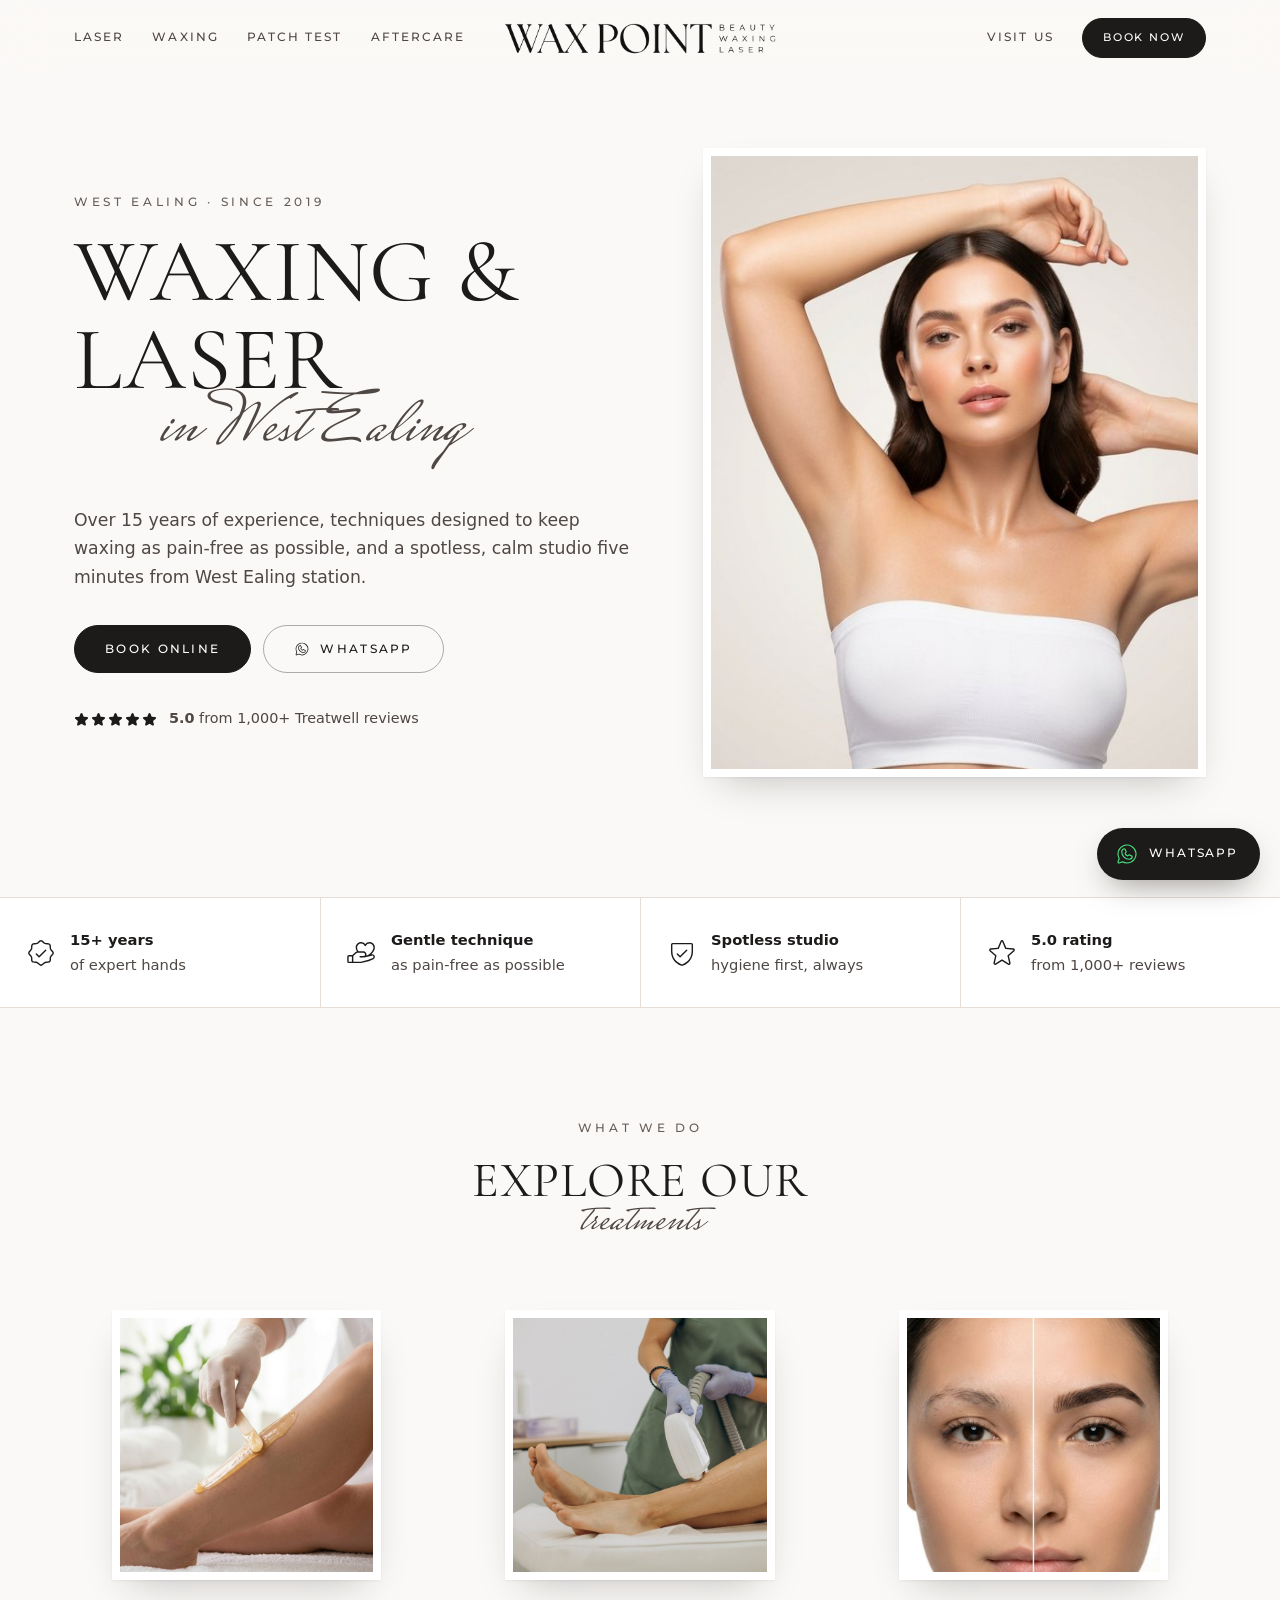
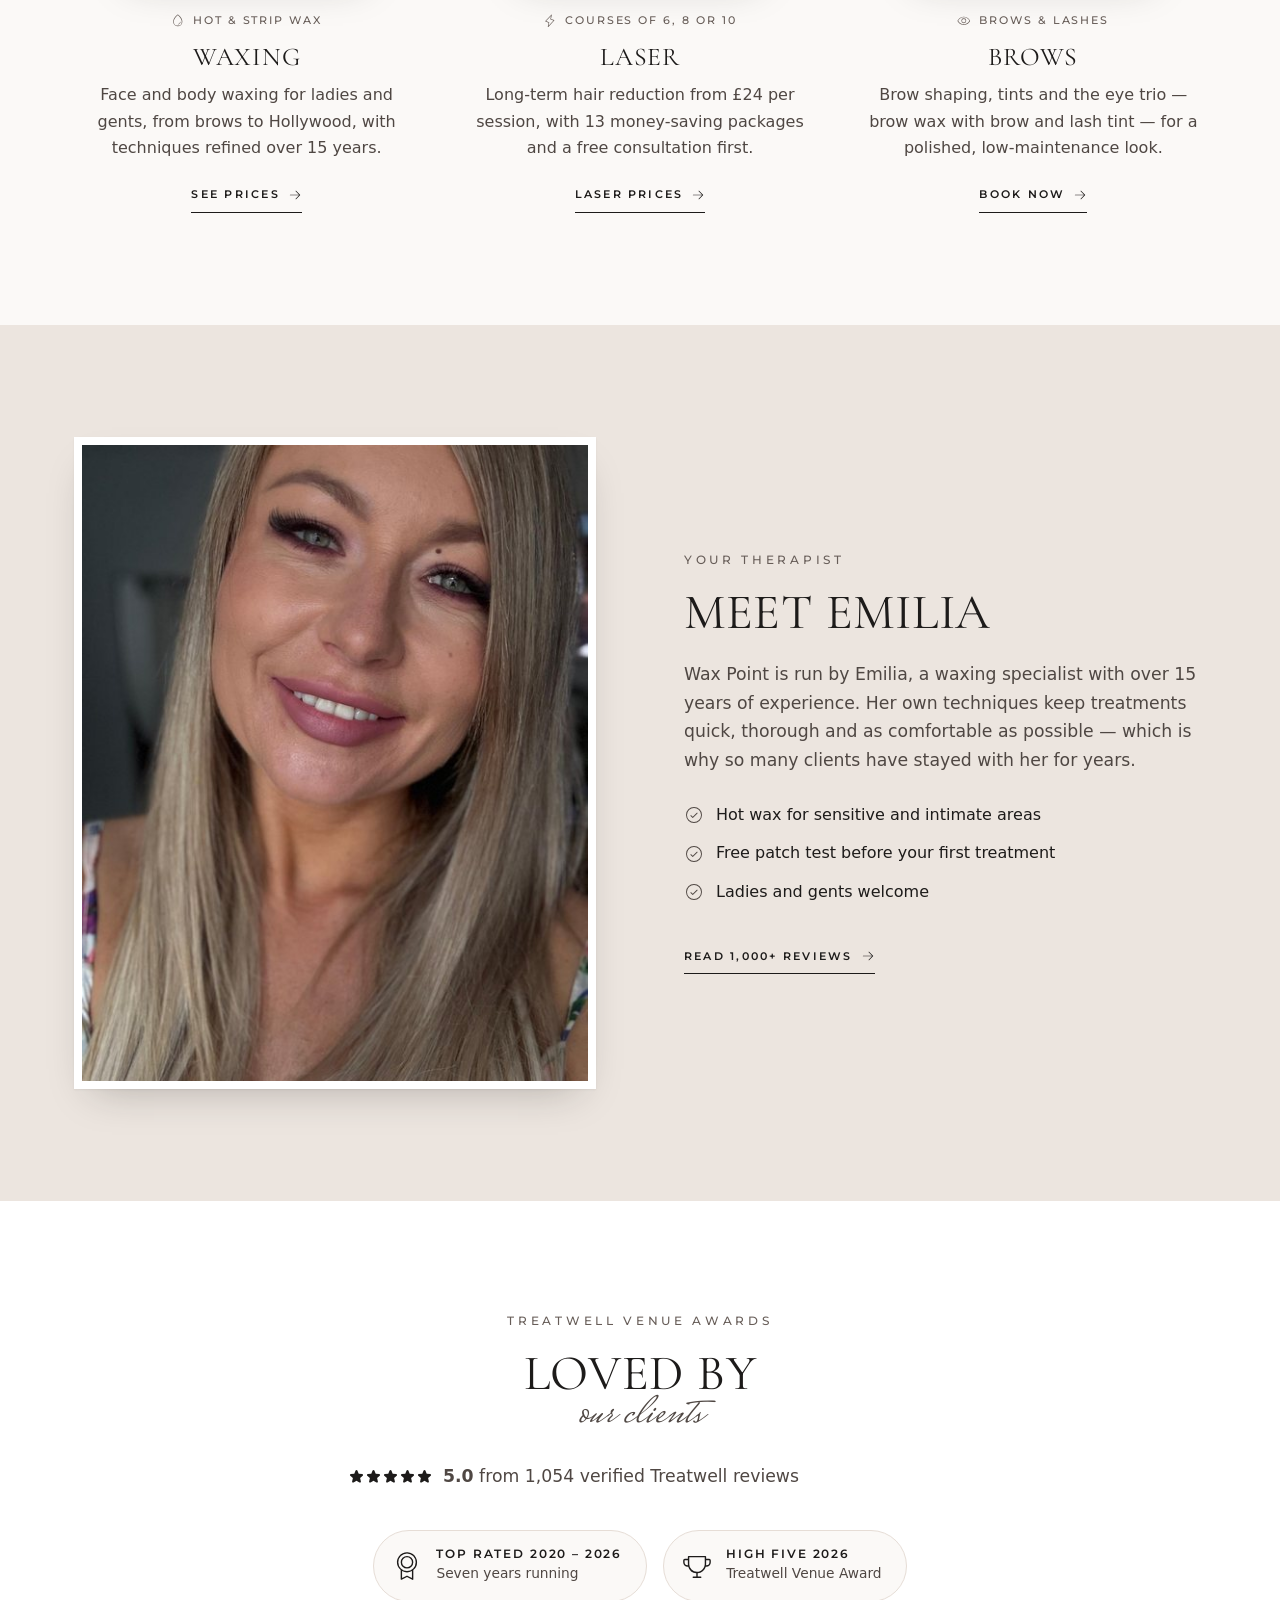
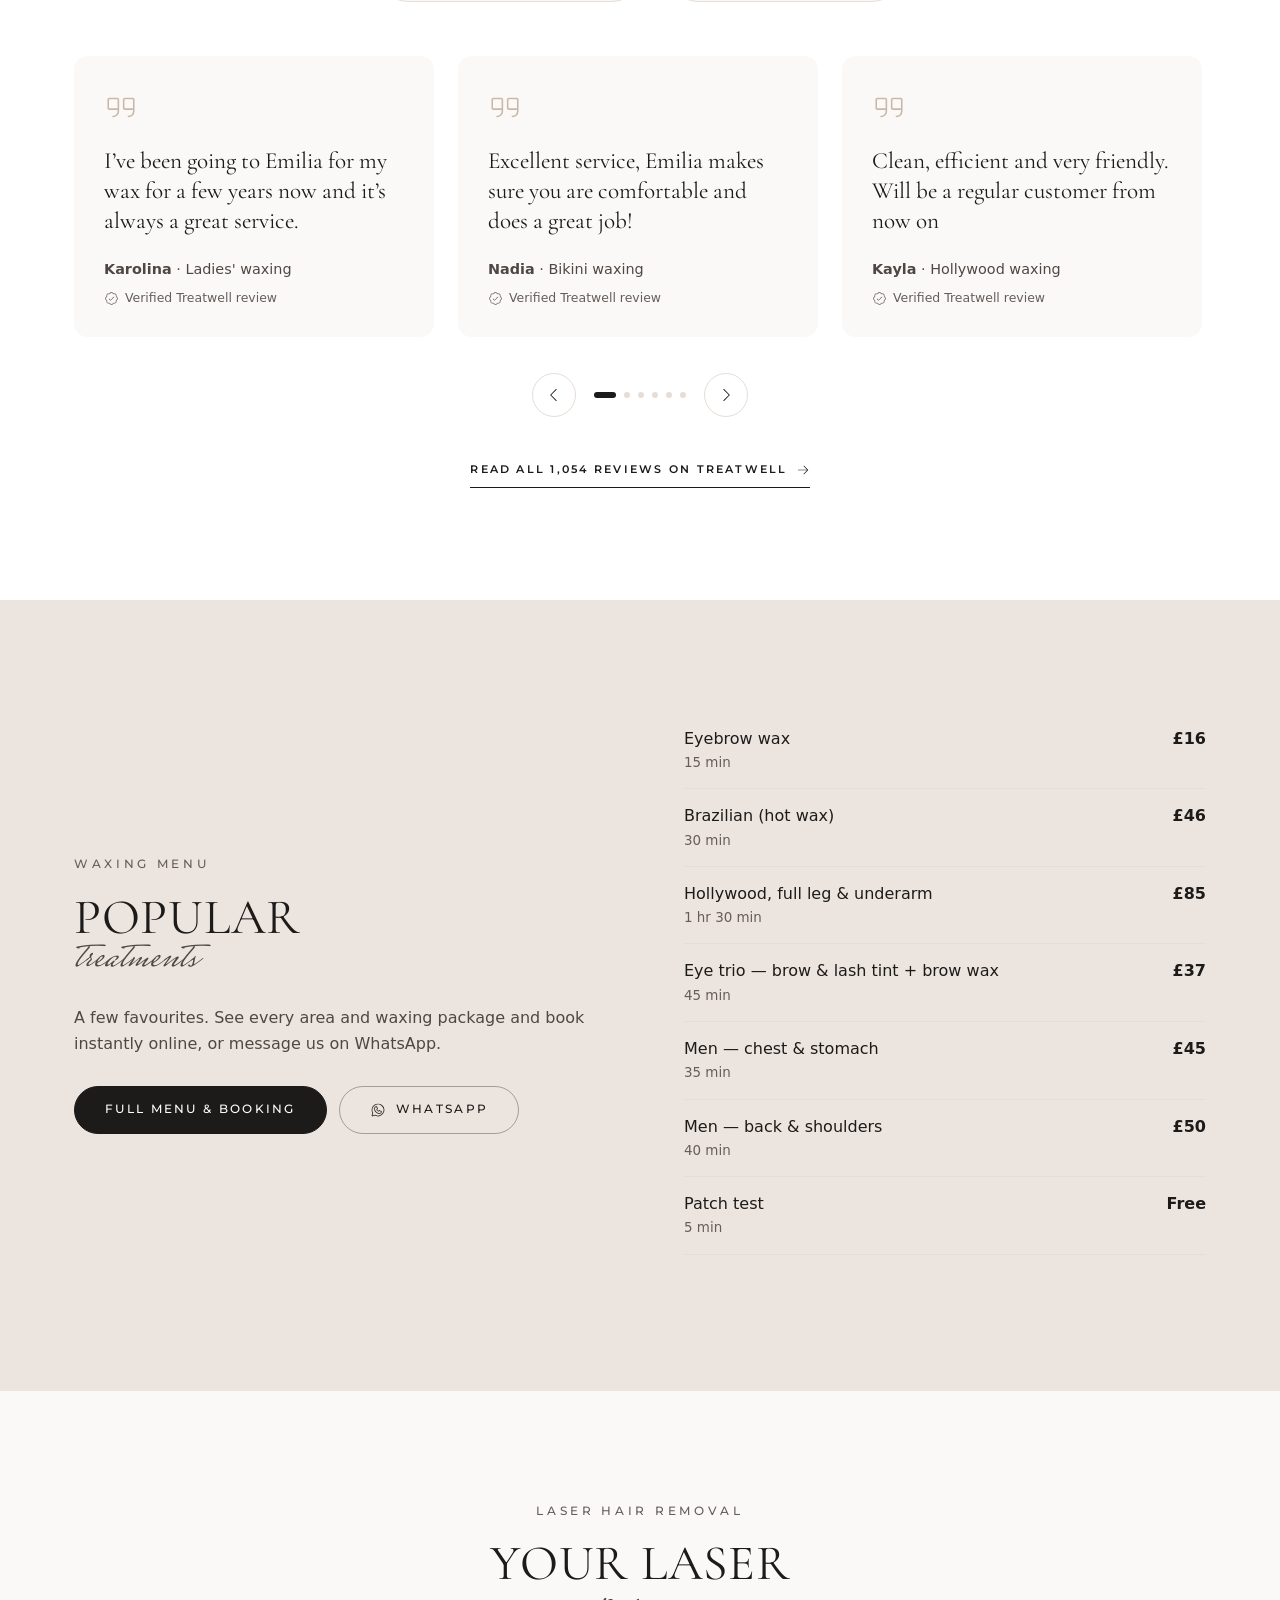
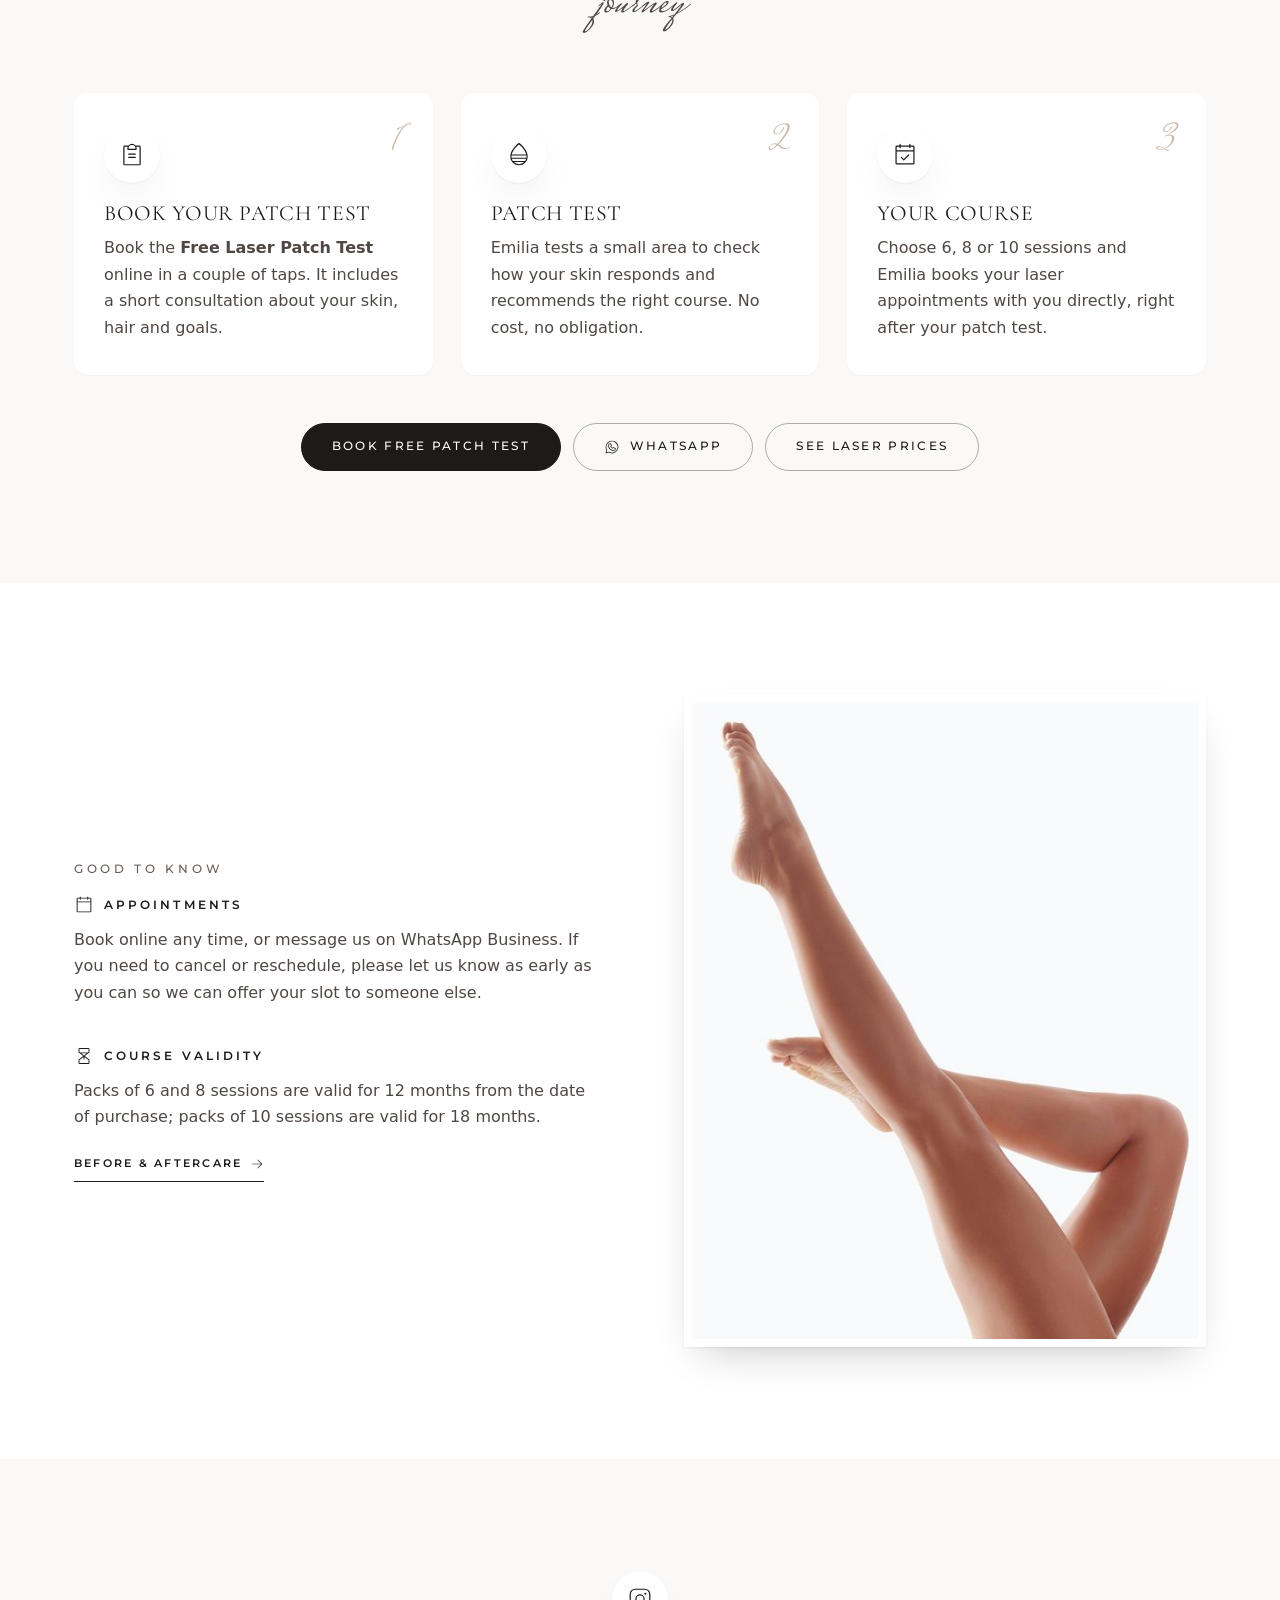
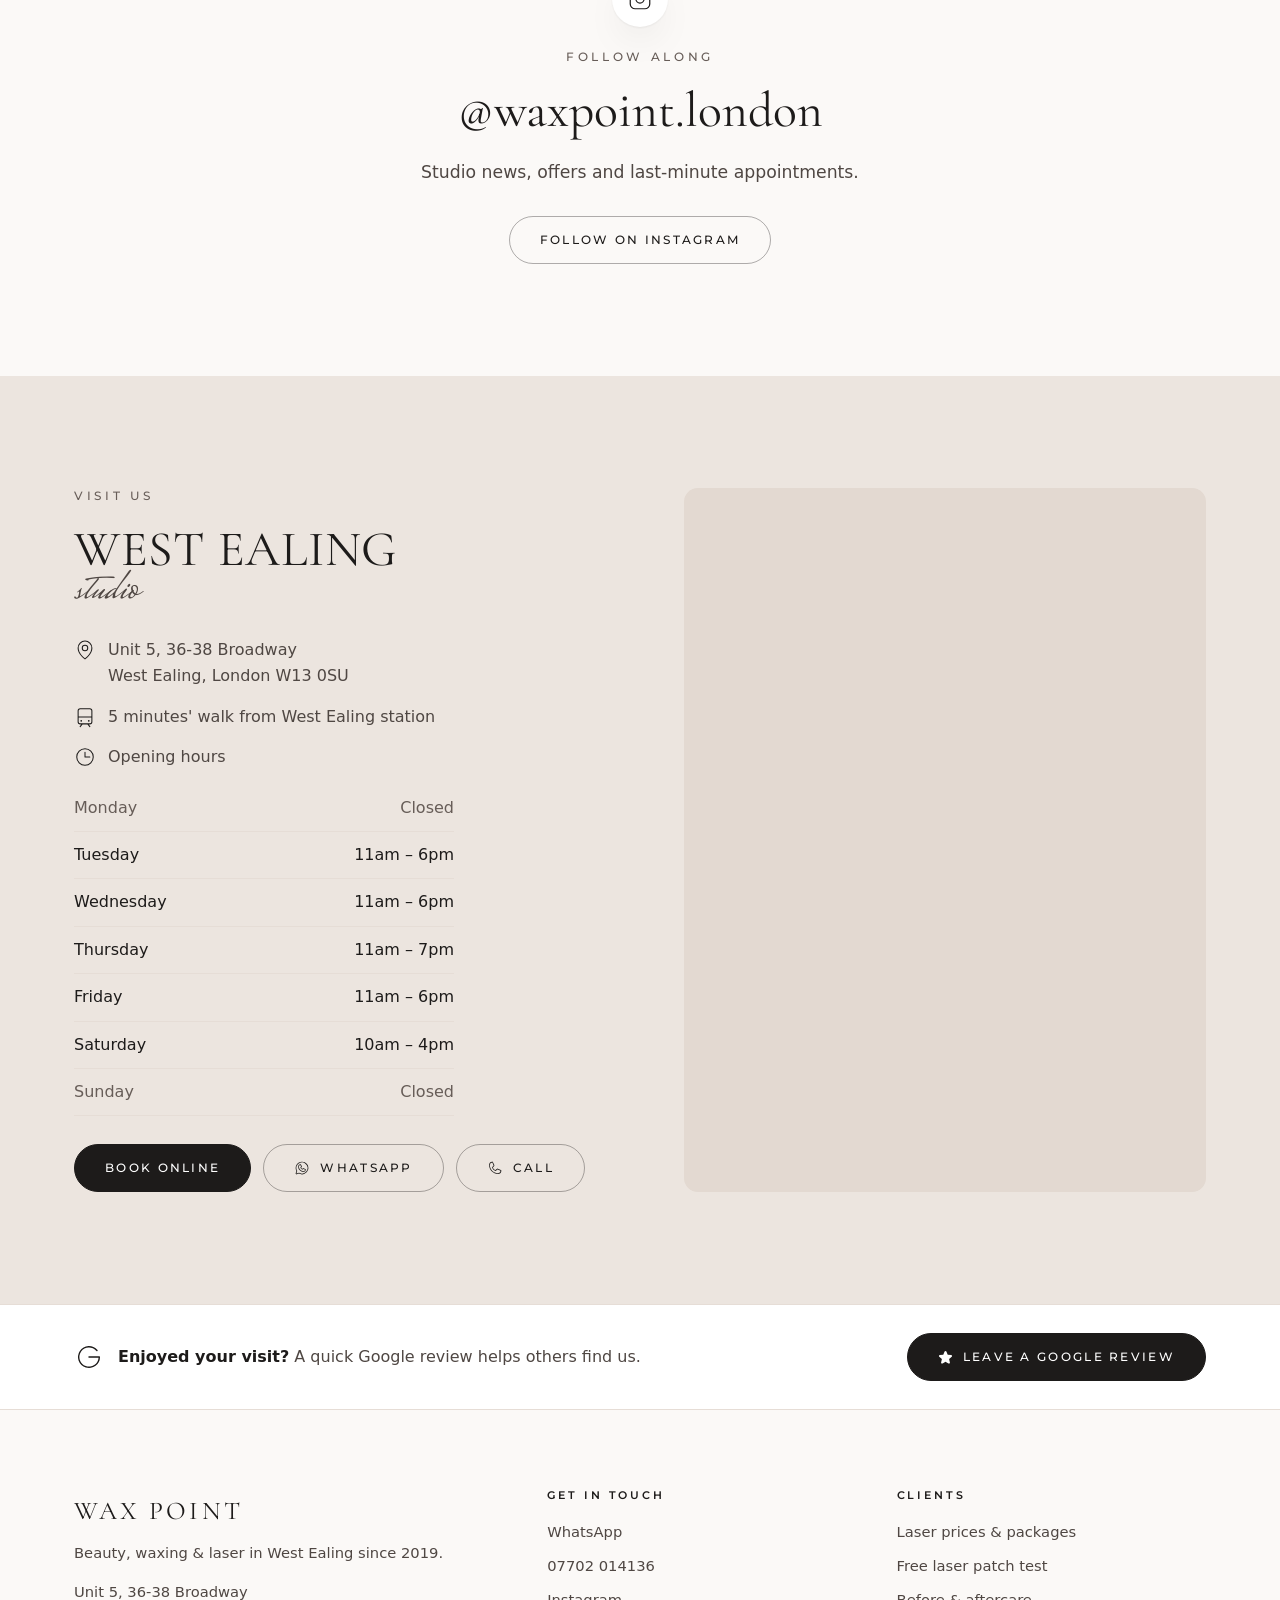
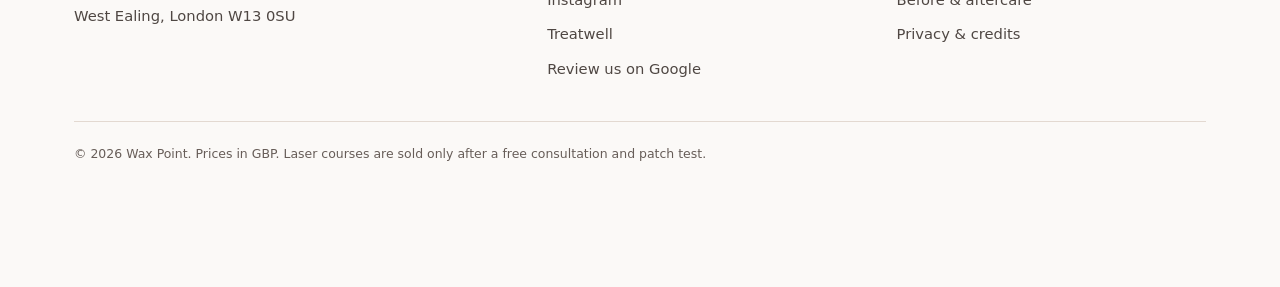
==== index.html @ d8bfd6df "Laser price list update, WAXING in nav, new laser photo, mobile hero crop - Laser prices from laser_" ====
<!doctype html>
<html lang="en-GB">
<head>
<meta charset="utf-8">
<meta name="viewport" content="width=device-width, initial-scale=1, viewport-fit=cover">
<title>Wax Point — Waxing &amp; Laser Hair Removal in West Ealing</title>
<meta name="description" content="Beauty, waxing and laser hair removal in West Ealing, London W13. Free laser consultation and patch test, 5.0 rating from 1,000+ Treatwell reviews.">
<link rel="canonical" href="https://home.milka666-1987.workers.dev/">
<meta property="og:title" content="Wax Point — Waxing &amp; Laser Hair Removal in West Ealing">
<meta property="og:description" content="Beauty, waxing and laser hair removal in West Ealing, London W13. Free laser consultation and patch test, 5.0 rating from 1,000+ Treatwell reviews.">
<meta property="og:image" content="https://home.milka666-1987.workers.dev/assets/og-image.jpg">
<meta property="og:type" content="website">
<meta name="theme-color" content="#fbf9f7">
<link rel="icon" href="assets/favicon.png" type="image/png">
<link rel="apple-touch-icon" href="assets/apple-touch-icon.png">
<link rel="preconnect" href="https://images.unsplash.com">
<link rel="preload" href="assets/fonts/cormorant-400.woff2" as="font" type="font/woff2" crossorigin>
<link rel="stylesheet" href="assets/styles.css">
<script>document.documentElement.classList.add("js")</script>
<script type="application/ld+json">{"@context": "https://schema.org", "@type": "BeautySalon", "name": "Wax Point", "description": "Beauty, waxing and laser hair removal in West Ealing, London.", "foundingDate": "2019", "sameAs": ["https://www.instagram.com/waxpoint.london/", "https://www.treatwell.co.uk/place/wax-point-1/"], "image": "https://home.milka666-1987.workers.dev/assets/og-image.jpg", "logo": "https://home.milka666-1987.workers.dev/assets/icon-512.png", "url": "https://home.milka666-1987.workers.dev", "telephone": "+447702014136", "address": {"@type": "PostalAddress", "streetAddress": "Unit 5, 36-38 Broadway", "addressLocality": "London", "postalCode": "W13 0SU", "addressCountry": "GB"}, "geo": {"@type": "GeoCoordinates", "latitude": 51.5106891, "longitude": -0.321669}, "openingHoursSpecification": [{"@type": "OpeningHoursSpecification", "dayOfWeek": "Tuesday", "opens": "11:00", "closes": "18:00"}, {"@type": "OpeningHoursSpecification", "dayOfWeek": "Wednesday", "opens": "11:00", "closes": "18:00"}, {"@type": "OpeningHoursSpecification", "dayOfWeek": "Thursday", "opens": "11:00", "closes": "19:00"}, {"@type": "OpeningHoursSpecification", "dayOfWeek": "Friday", "opens": "11:00", "closes": "18:00"}, {"@type": "OpeningHoursSpecification", "dayOfWeek": "Saturday", "opens": "10:00", "closes": "16:00"}], "priceRange": "\u00a3\u00a3"}</script>
</head>
<body>
<a class="skip" href="#main">Skip to content</a>
<header class="site-header">
  <div class="wrap">
    <button class="menu-btn" aria-label="Menu" aria-expanded="false" aria-controls="sheet"><span class="i-open"><svg aria-hidden="true" focusable="false" class="ico" xmlns="http://www.w3.org/2000/svg" viewBox="0 0 256 256" fill="currentColor"><path d="M222,128a6,6,0,0,1-6,6H40a6,6,0,0,1,0-12H216A6,6,0,0,1,222,128ZM40,70H216a6,6,0,0,0,0-12H40a6,6,0,0,0,0,12ZM216,186H40a6,6,0,0,0,0,12H216a6,6,0,0,0,0-12Z"/></svg></span><span class="i-close" style="display:none"><svg aria-hidden="true" focusable="false" class="ico" xmlns="http://www.w3.org/2000/svg" viewBox="0 0 256 256" fill="currentColor"><path d="M204.24,195.76a6,6,0,1,1-8.48,8.48L128,136.49,60.24,204.24a6,6,0,0,1-8.48-8.48L119.51,128,51.76,60.24a6,6,0,0,1,8.48-8.48L128,119.51l67.76-67.75a6,6,0,0,1,8.48,8.48L136.49,128Z"/></svg></span></button>
    <nav class="nav" aria-label="Main"><a href="laser.html">Laser</a><a href="index.html#waxing-menu">Waxing</a><a href="consultation.html">Patch test</a><a href="aftercare.html">Aftercare</a></nav>
    <a class="brand" href="index.html" aria-label="Wax Point — home"><img src="assets/logo-header.png" alt="Wax Point — beauty, waxing, laser" width="188" height="34"></a>
    <nav class="nav nav-right" aria-label="Secondary"><a href="index.html#visit">Visit us</a><a class="btn sm" data-link="book" href="#">Book now</a></nav>
    <a class="btn sm header-book-sm" data-link="book" href="#">Book</a>
  </div>
</header>
<div class="scrim"></div>
<nav class="sheet" id="sheet" aria-label="Menu"><a href="index.html">Home</a><a href="laser.html">Laser</a><a href="index.html#waxing-menu">Waxing</a><a href="consultation.html">Patch test</a><a href="aftercare.html">Aftercare</a><a href="index.html#visit">Visit us</a><a class="btn" data-link="book" href="#">Book online</a><a class="btn ghost" data-link="whatsapp" href="#" style="margin-top:10px"><svg aria-hidden="true" focusable="false" class="ico" xmlns="http://www.w3.org/2000/svg" viewBox="0 0 256 256" fill="currentColor"><path d="M186.68,146.63l-32-16a6,6,0,0,0-6,.38L133,141.46A42.49,42.49,0,0,1,114.54,123L125,107.33a6,6,0,0,0,.38-6l-16-32A6,6,0,0,0,104,66a38,38,0,0,0-38,38,86.1,86.1,0,0,0,86,86,38,38,0,0,0,38-38A6,6,0,0,0,186.68,146.63ZM152,178a74.09,74.09,0,0,1-74-74,26,26,0,0,1,22.42-25.75l12.66,25.32-10.39,15.58a6,6,0,0,0-.54,5.63,54.43,54.43,0,0,0,29.07,29.07,6,6,0,0,0,5.63-.54l15.58-10.39,25.32,12.66A26,26,0,0,1,152,178ZM128,26A102,102,0,0,0,38.35,176.69L26.73,211.56a14,14,0,0,0,17.71,17.71l34.87-11.62A102,102,0,1,0,128,26Zm0,192a90,90,0,0,1-45.06-12.08,6.09,6.09,0,0,0-3-.81,6.2,6.2,0,0,0-1.9.31L40.65,217.88a2,2,0,0,1-2.53-2.53L50.58,178a6,6,0,0,0-.5-4.91A90,90,0,1,1,128,218Z"/></svg> Book via WhatsApp</a></nav>
<main id="main">

<section class="hero">
  <div class="wrap split">
    <div class="reveal">
      <span class="eyebrow">West Ealing · Since 2019</span>
      <h1 class="display">Waxing &amp; laser<span class="script">in West Ealing</span></h1>
      <p class="lead">Over 15 years of experience, techniques designed to keep waxing as pain-free as possible, and a spotless, calm studio five minutes from West Ealing station.</p>
      <div class="btn-row">
        <a class="btn" data-link="book" href="#">Book online</a>
        <a class="btn ghost" data-link="whatsapp" href="#"><svg aria-hidden="true" focusable="false" class="ico" xmlns="http://www.w3.org/2000/svg" viewBox="0 0 256 256" fill="currentColor"><path d="M186.68,146.63l-32-16a6,6,0,0,0-6,.38L133,141.46A42.49,42.49,0,0,1,114.54,123L125,107.33a6,6,0,0,0,.38-6l-16-32A6,6,0,0,0,104,66a38,38,0,0,0-38,38,86.1,86.1,0,0,0,86,86,38,38,0,0,0,38-38A6,6,0,0,0,186.68,146.63ZM152,178a74.09,74.09,0,0,1-74-74,26,26,0,0,1,22.42-25.75l12.66,25.32-10.39,15.58a6,6,0,0,0-.54,5.63,54.43,54.43,0,0,0,29.07,29.07,6,6,0,0,0,5.63-.54l15.58-10.39,25.32,12.66A26,26,0,0,1,152,178ZM128,26A102,102,0,0,0,38.35,176.69L26.73,211.56a14,14,0,0,0,17.71,17.71l34.87-11.62A102,102,0,1,0,128,26Zm0,192a90,90,0,0,1-45.06-12.08,6.09,6.09,0,0,0-3-.81,6.2,6.2,0,0,0-1.9.31L40.65,217.88a2,2,0,0,1-2.53-2.53L50.58,178a6,6,0,0,0-.5-4.91A90,90,0,1,1,128,218Z"/></svg> WhatsApp</a>
      </div>
      <div class="rating"><span class="stars" aria-label="5 out of 5 stars"><svg aria-hidden="true" focusable="false" class="ico" xmlns="http://www.w3.org/2000/svg" viewBox="0 0 256 256" fill="currentColor"><path d="M234.29,114.85l-45,38.83L203,211.75a16.4,16.4,0,0,1-24.5,17.82L128,198.49,77.47,229.57A16.4,16.4,0,0,1,53,211.75l13.76-58.07-45-38.83A16.46,16.46,0,0,1,31.08,86l59-4.76,22.76-55.08a16.36,16.36,0,0,1,30.27,0l22.75,55.08,59,4.76a16.46,16.46,0,0,1,9.37,28.86Z"/></svg><svg aria-hidden="true" focusable="false" class="ico" xmlns="http://www.w3.org/2000/svg" viewBox="0 0 256 256" fill="currentColor"><path d="M234.29,114.85l-45,38.83L203,211.75a16.4,16.4,0,0,1-24.5,17.82L128,198.49,77.47,229.57A16.4,16.4,0,0,1,53,211.75l13.76-58.07-45-38.83A16.46,16.46,0,0,1,31.08,86l59-4.76,22.76-55.08a16.36,16.36,0,0,1,30.27,0l22.75,55.08,59,4.76a16.46,16.46,0,0,1,9.37,28.86Z"/></svg><svg aria-hidden="true" focusable="false" class="ico" xmlns="http://www.w3.org/2000/svg" viewBox="0 0 256 256" fill="currentColor"><path d="M234.29,114.85l-45,38.83L203,211.75a16.4,16.4,0,0,1-24.5,17.82L128,198.49,77.47,229.57A16.4,16.4,0,0,1,53,211.75l13.76-58.07-45-38.83A16.46,16.46,0,0,1,31.08,86l59-4.76,22.76-55.08a16.36,16.36,0,0,1,30.27,0l22.75,55.08,59,4.76a16.46,16.46,0,0,1,9.37,28.86Z"/></svg><svg aria-hidden="true" focusable="false" class="ico" xmlns="http://www.w3.org/2000/svg" viewBox="0 0 256 256" fill="currentColor"><path d="M234.29,114.85l-45,38.83L203,211.75a16.4,16.4,0,0,1-24.5,17.82L128,198.49,77.47,229.57A16.4,16.4,0,0,1,53,211.75l13.76-58.07-45-38.83A16.46,16.46,0,0,1,31.08,86l59-4.76,22.76-55.08a16.36,16.36,0,0,1,30.27,0l22.75,55.08,59,4.76a16.46,16.46,0,0,1,9.37,28.86Z"/></svg><svg aria-hidden="true" focusable="false" class="ico" xmlns="http://www.w3.org/2000/svg" viewBox="0 0 256 256" fill="currentColor"><path d="M234.29,114.85l-45,38.83L203,211.75a16.4,16.4,0,0,1-24.5,17.82L128,198.49,77.47,229.57A16.4,16.4,0,0,1,53,211.75l13.76-58.07-45-38.83A16.46,16.46,0,0,1,31.08,86l59-4.76,22.76-55.08a16.36,16.36,0,0,1,30.27,0l22.75,55.08,59,4.76a16.46,16.46,0,0,1,9.37,28.86Z"/></svg></span> <span><strong>5.0</strong> from 1,000+ Treatwell reviews</span></div>
    </div>
    <div class="reveal">
      <div class="frame tall"><img src="assets/photos/smooth-underarm.jpg" srcset="assets/photos/smooth-underarm-sm.jpg 700w, assets/photos/smooth-underarm.jpg 1400w" sizes="(max-width: 980px) 90vw, 600px" alt="Woman with arms raised showing smooth, hair-free underarms" width="600" height="750" fetchpriority="high" style="object-position:50% 20%"></div>
    </div>
  </div>
</section>

<div class="values">
  <div><svg aria-hidden="true" focusable="false" class="ico" xmlns="http://www.w3.org/2000/svg" viewBox="0 0 256 256" fill="currentColor"><path d="M224.42,104.2c-3.9-4.07-7.93-8.27-9.55-12.18-1.5-3.63-1.58-9-1.67-14.68-.14-9.38-.3-20-7.42-27.12S188,42.94,178.66,42.8c-5.68-.09-11-.17-14.68-1.67-3.91-1.62-8.11-5.65-12.18-9.55C145.16,25.22,137.64,18,128,18s-17.16,7.22-23.8,13.58c-4.07,3.9-8.27,7.93-12.18,9.55-3.63,1.5-9,1.58-14.68,1.67-9.38.14-20,.3-27.12,7.42S42.94,68,42.8,77.34c-.09,5.68-.17,11-1.67,14.68-1.62,3.91-5.65,8.11-9.55,12.18C25.22,110.84,18,118.36,18,128s7.22,17.16,13.58,23.8c3.9,4.07,7.93,8.27,9.55,12.18,1.5,3.63,1.58,9,1.67,14.68.14,9.38.3,20,7.42,27.12S68,213.06,77.34,213.2c5.68.09,11,.17,14.68,1.67,3.91,1.62,8.11,5.65,12.18,9.55C110.84,230.78,118.36,238,128,238s17.16-7.22,23.8-13.58c4.07-3.9,8.27-7.93,12.18-9.55,3.63-1.5,9-1.58,14.68-1.67,9.38-.14,20-.3,27.12-7.42s7.28-17.74,7.42-27.12c.09-5.68.17-11,1.67-14.68,1.62-3.91,5.65-8.11,9.55-12.18C230.78,145.16,238,137.64,238,128S230.78,110.84,224.42,104.2Zm-8.66,39.3c-4.67,4.86-9.5,9.9-12,15.9-2.38,5.74-2.48,12.52-2.58,19.08-.11,7.44-.23,15.14-3.9,18.82s-11.38,3.79-18.82,3.9c-6.56.1-13.34.2-19.08,2.58-6,2.48-11,7.31-15.91,12-5.25,5-10.68,10.24-15.49,10.24s-10.24-5.21-15.5-10.24c-4.86-4.67-9.9-9.5-15.9-12-5.74-2.38-12.52-2.48-19.08-2.58-7.44-.11-15.14-.23-18.82-3.9s-3.79-11.38-3.9-18.82c-.1-6.56-.2-13.34-2.58-19.08-2.48-6-7.31-11-12-15.91C35.21,138.24,30,132.81,30,128s5.21-10.24,10.24-15.5c4.67-4.86,9.5-9.9,12-15.9,2.38-5.74,2.48-12.52,2.58-19.08.11-7.44.23-15.14,3.9-18.82s11.38-3.79,18.82-3.9c6.56-.1,13.34-.2,19.08-2.58,6-2.48,11-7.31,15.91-12C117.76,35.21,123.19,30,128,30s10.24,5.21,15.5,10.24c4.86,4.67,9.9,9.5,15.9,12,5.74,2.38,12.52,2.48,19.08,2.58,7.44.11,15.14.23,18.82,3.9s3.79,11.38,3.9,18.82c.1,6.56.2,13.34,2.58,19.08,2.48,6,7.31,11,12,15.91,5,5.25,10.24,10.68,10.24,15.49S220.79,138.24,215.76,143.5ZM172.24,99.76a6,6,0,0,1,0,8.48l-56,56a6,6,0,0,1-8.48,0l-24-24a6,6,0,0,1,8.48-8.48L112,151.51l51.76-51.75A6,6,0,0,1,172.24,99.76Z"/></svg><span><strong>15+ years</strong>of expert hands</span></div>
  <div><svg aria-hidden="true" focusable="false" class="ico" xmlns="http://www.w3.org/2000/svg" viewBox="0 0 256 256" fill="currentColor"><path d="M229.12,142.65a22.43,22.43,0,0,0-19.55-3.88l-4.32,1C227,119.55,238,99.51,238,80c0-25.36-20.39-46-45.46-46A45.51,45.51,0,0,0,156,52a45.51,45.51,0,0,0-36.54-18C94.39,34,74,54.64,74,80c0,11.38,3.63,22.49,11.29,34.36a29.73,29.73,0,0,0-16.56,8.43L45.52,146H16A14,14,0,0,0,2,160v40a14,14,0,0,0,14,14H120a6,6,0,0,0,1.46-.18l64-16a7.16,7.16,0,0,0,.89-.3L225.17,181l.33-.15a22.6,22.6,0,0,0,3.62-38.18ZM119.46,46a33.16,33.16,0,0,1,31,20.28,6,6,0,0,0,11.1,0,33.16,33.16,0,0,1,31-20.28C210.68,46,226,61.57,226,80c0,20.24-16.18,43-46.8,65.75l-14.87,3.42A26,26,0,0,0,140,114H99.67C90.36,101.67,86,90.81,86,80,86,61.57,101.32,46,119.46,46ZM14,200V160a2,2,0,0,1,2-2H42v44H16A2,2,0,0,1,14,200Zm206.28-30-38.2,16.27L119.26,202H54V154.49l23.21-23.22A17.88,17.88,0,0,1,89.94,126H140a14,14,0,0,1,0,28H112a6,6,0,0,0,0,12h32a6,6,0,0,0,1.34-.15l67-15.41.24-.06A10.6,10.6,0,0,1,220.28,170Z"/></svg><span><strong>Gentle technique</strong>as pain-free as possible</span></div>
  <div><svg aria-hidden="true" focusable="false" class="ico" xmlns="http://www.w3.org/2000/svg" viewBox="0 0 256 256" fill="currentColor"><path d="M208,42H48A14,14,0,0,0,34,56v56c0,51.94,25.12,83.4,46.2,100.64,22.73,18.6,45.27,24.89,46.22,25.15a6,6,0,0,0,3.16,0c.95-.26,23.49-6.55,46.22-25.15C196.88,195.4,222,163.94,222,112V56A14,14,0,0,0,208,42Zm2,70c0,37.76-13.94,68.39-41.44,91.06A131.17,131.17,0,0,1,128,225.72a130.94,130.94,0,0,1-40.56-22.66C59.94,180.39,46,149.76,46,112V56a2,2,0,0,1,2-2H208a2,2,0,0,1,2,2ZM172.24,99.76a6,6,0,0,1,0,8.48l-56,56a6,6,0,0,1-8.48,0l-24-24a6,6,0,0,1,8.48-8.48L112,151.51l51.76-51.75A6,6,0,0,1,172.24,99.76Z"/></svg><span><strong>Spotless studio</strong>hygiene first, always</span></div>
  <div><svg aria-hidden="true" focusable="false" class="ico" xmlns="http://www.w3.org/2000/svg" viewBox="0 0 256 256" fill="currentColor"><path d="M237.28,97.87A14.18,14.18,0,0,0,224.76,88l-60.25-4.87-23.22-56.2a14.37,14.37,0,0,0-26.58,0L91.49,83.11,31.24,88a14.18,14.18,0,0,0-12.52,9.89A14.43,14.43,0,0,0,23,113.32L69,152.93l-14,59.25a14.4,14.4,0,0,0,5.59,15,14.1,14.1,0,0,0,15.91.6L128,196.12l51.58,31.71a14.1,14.1,0,0,0,15.91-.6,14.4,14.4,0,0,0,5.59-15l-14-59.25L233,113.32A14.43,14.43,0,0,0,237.28,97.87Zm-12.14,6.37-48.69,42a6,6,0,0,0-1.92,5.92l14.88,62.79a2.35,2.35,0,0,1-.95,2.57,2.24,2.24,0,0,1-2.6.1L131.14,184a6,6,0,0,0-6.28,0L70.14,217.61a2.24,2.24,0,0,1-2.6-.1,2.35,2.35,0,0,1-1-2.57l14.88-62.79a6,6,0,0,0-1.92-5.92l-48.69-42a2.37,2.37,0,0,1-.73-2.65,2.28,2.28,0,0,1,2.07-1.65l63.92-5.16a6,6,0,0,0,5.06-3.69l24.63-59.6a2.35,2.35,0,0,1,4.38,0l24.63,59.6a6,6,0,0,0,5.06,3.69l63.92,5.16a2.28,2.28,0,0,1,2.07,1.65A2.37,2.37,0,0,1,225.14,104.24Z"/></svg><span><strong>5.0 rating</strong>from 1,000+ reviews</span></div>
</div>

<section id="treatments">
  <div class="wrap">
    <div class="section-head reveal">
      <span class="eyebrow">What we do</span>
      <h2>Explore our<span class="script">treatments</span></h2>
    </div>
    <div class="cards">
      <article class="card-t reveal">
        <div class="frame square"><img src="assets/photos/waxing-legs-sm.jpg" srcset="assets/photos/waxing-legs-sm.jpg 700w, assets/photos/waxing-legs.jpg 1400w" sizes="(max-width: 980px) 90vw, 420px" alt="Therapist applying warm wax to a client&#x27;s leg with a spatula" width="420" height="420" loading="lazy" decoding="async" style="object-position:50% 50%"></div>
        <span class="meta"><svg aria-hidden="true" focusable="false" class="ico" xmlns="http://www.w3.org/2000/svg" viewBox="0 0 256 256" fill="currentColor"><path d="M172.53,49.06a252.86,252.86,0,0,0-41.09-38,6,6,0,0,0-6.88,0,252.86,252.86,0,0,0-41.09,38C56.34,80.26,42,113.09,42,144a86,86,0,0,0,172,0C214,113.09,199.66,80.26,172.53,49.06ZM128,218a74.09,74.09,0,0,1-74-74c0-59.62,59-108.93,74-120.51C143,35.07,202,84.38,202,144A74.09,74.09,0,0,1,128,218Zm53.92-65A55.58,55.58,0,0,1,137,197.92a7,7,0,0,1-1,.08,6,6,0,0,1-1-11.92c17.38-2.92,32.13-17.68,35.08-35.08a6,6,0,1,1,11.84,2Z"/></svg> Hot &amp; strip wax</span>
        <h3>Waxing</h3>
        <p>Face and body waxing for ladies and gents, from brows to Hollywood, with techniques refined over 15 years.</p>
        <a class="link" href="#waxing-menu">See prices <svg aria-hidden="true" focusable="false" class="ico" xmlns="http://www.w3.org/2000/svg" viewBox="0 0 256 256" fill="currentColor"><path d="M220.24,132.24l-72,72a6,6,0,0,1-8.48-8.48L201.51,134H40a6,6,0,0,1,0-12H201.51L139.76,60.24a6,6,0,0,1,8.48-8.48l72,72A6,6,0,0,1,220.24,132.24Z"/></svg></a>
      </article>
      <article class="card-t reveal">
        <div class="frame square"><img src="assets/photos/laser-legs-sm.jpg" srcset="assets/photos/laser-legs-sm.jpg 700w, assets/photos/laser-legs.jpg 1400w" sizes="(max-width: 980px) 90vw, 420px" alt="Laser hair removal treatment on a client&#x27;s lower leg" width="420" height="420" loading="lazy" decoding="async" style="object-position:62% 60%"></div>
        <span class="meta"><svg aria-hidden="true" focusable="false" class="ico" xmlns="http://www.w3.org/2000/svg" viewBox="0 0 256 256" fill="currentColor"><path d="M213.84,118.63a6,6,0,0,0-3.73-4.25L150.88,92.17l15-75a6,6,0,0,0-10.27-5.27l-112,120a6,6,0,0,0,2.28,9.71l59.23,22.21-15,75a6,6,0,0,0,3.14,6.52A6.07,6.07,0,0,0,96,246a6,6,0,0,0,4.39-1.91l112-120A6,6,0,0,0,213.84,118.63ZM106,220.46l11.85-59.28a6,6,0,0,0-3.77-6.8l-55.6-20.85,91.46-98L138.12,94.82a6,6,0,0,0,3.77,6.8l55.6,20.85Z"/></svg> Courses of 6, 8 or 10</span>
        <h3>Laser</h3>
        <p>Long-term hair reduction from £24 per session, with 13 money-saving packages and a free consultation first.</p>
        <a class="link" href="laser.html">Laser prices <svg aria-hidden="true" focusable="false" class="ico" xmlns="http://www.w3.org/2000/svg" viewBox="0 0 256 256" fill="currentColor"><path d="M220.24,132.24l-72,72a6,6,0,0,1-8.48-8.48L201.51,134H40a6,6,0,0,1,0-12H201.51L139.76,60.24a6,6,0,0,1,8.48-8.48l72,72A6,6,0,0,1,220.24,132.24Z"/></svg></a>
      </article>
      <article class="card-t reveal">
        <div class="frame square"><img src="assets/photos/brows-split-sm.jpg" srcset="assets/photos/brows-split-sm.jpg 700w, assets/photos/brows-split.jpg 1400w" sizes="(max-width: 980px) 90vw, 420px" alt="Face split in half showing natural brows on one side and shaped, tinted brows on the other" width="420" height="420" loading="lazy" decoding="async" style="object-position:50% 50%"></div>
        <span class="meta"><svg aria-hidden="true" focusable="false" class="ico" xmlns="http://www.w3.org/2000/svg" viewBox="0 0 256 256" fill="currentColor"><path d="M245.48,125.57c-.34-.78-8.66-19.23-27.24-37.81C201,70.54,171.38,50,128,50S55,70.54,37.76,87.76c-18.58,18.58-26.9,37-27.24,37.81a6,6,0,0,0,0,4.88c.34.77,8.66,19.22,27.24,37.8C55,185.47,84.62,206,128,206s73-20.53,90.24-37.75c18.58-18.58,26.9-37,27.24-37.8A6,6,0,0,0,245.48,125.57ZM128,194c-31.38,0-58.78-11.42-81.45-33.93A134.77,134.77,0,0,1,22.69,128,134.56,134.56,0,0,1,46.55,95.94C69.22,73.42,96.62,62,128,62s58.78,11.42,81.45,33.94A134.56,134.56,0,0,1,233.31,128C226.94,140.21,195,194,128,194Zm0-112a46,46,0,1,0,46,46A46.06,46.06,0,0,0,128,82Zm0,80a34,34,0,1,1,34-34A34,34,0,0,1,128,162Z"/></svg> Brows &amp; lashes</span>
        <h3>Brows</h3>
        <p>Brow shaping, tints and the eye trio — brow wax with brow and lash tint — for a polished, low-maintenance look.</p>
        <a class="link" data-link="book" href="#">Book now <svg aria-hidden="true" focusable="false" class="ico" xmlns="http://www.w3.org/2000/svg" viewBox="0 0 256 256" fill="currentColor"><path d="M220.24,132.24l-72,72a6,6,0,0,1-8.48-8.48L201.51,134H40a6,6,0,0,1,0-12H201.51L139.76,60.24a6,6,0,0,1,8.48-8.48l72,72A6,6,0,0,1,220.24,132.24Z"/></svg></a>
      </article>
    </div>
  </div>
</section>

<section class="tint">
  <div class="wrap split">
    <div class="reveal">
      <div class="frame tall"><img src="assets/photos/emilia.jpg" srcset="assets/photos/emilia-sm.jpg 700w, assets/photos/emilia.jpg 1400w" sizes="(max-width: 980px) 90vw, 560px" alt="Emilia, therapist and owner of Wax Point" width="560" height="700" loading="lazy" decoding="async" style="object-position:50% 0%"></div>
    </div>
    <div class="reveal">
      <span class="eyebrow">Your therapist</span>
      <h2>Meet Emilia</h2>
      <p class="lead">Wax Point is run by Emilia, a waxing specialist with over 15 years of experience. Her own techniques keep treatments quick, thorough and as comfortable as possible — which is why so many clients have stayed with her for years.</p>
      <ul class="ico-list" style="margin:28px 0 34px">
        <li><svg aria-hidden="true" focusable="false" class="ico" xmlns="http://www.w3.org/2000/svg" viewBox="0 0 256 256" fill="currentColor"><path d="M172.24,99.76a6,6,0,0,1,0,8.48l-56,56a6,6,0,0,1-8.48,0l-24-24a6,6,0,0,1,8.48-8.48L112,151.51l51.76-51.75A6,6,0,0,1,172.24,99.76ZM230,128A102,102,0,1,1,128,26,102.12,102.12,0,0,1,230,128Zm-12,0a90,90,0,1,0-90,90A90.1,90.1,0,0,0,218,128Z"/></svg><span>Hot wax for sensitive and intimate areas</span></li>
        <li><svg aria-hidden="true" focusable="false" class="ico" xmlns="http://www.w3.org/2000/svg" viewBox="0 0 256 256" fill="currentColor"><path d="M172.24,99.76a6,6,0,0,1,0,8.48l-56,56a6,6,0,0,1-8.48,0l-24-24a6,6,0,0,1,8.48-8.48L112,151.51l51.76-51.75A6,6,0,0,1,172.24,99.76ZM230,128A102,102,0,1,1,128,26,102.12,102.12,0,0,1,230,128Zm-12,0a90,90,0,1,0-90,90A90.1,90.1,0,0,0,218,128Z"/></svg><span>Free patch test before your first treatment</span></li>
        <li><svg aria-hidden="true" focusable="false" class="ico" xmlns="http://www.w3.org/2000/svg" viewBox="0 0 256 256" fill="currentColor"><path d="M172.24,99.76a6,6,0,0,1,0,8.48l-56,56a6,6,0,0,1-8.48,0l-24-24a6,6,0,0,1,8.48-8.48L112,151.51l51.76-51.75A6,6,0,0,1,172.24,99.76ZM230,128A102,102,0,1,1,128,26,102.12,102.12,0,0,1,230,128Zm-12,0a90,90,0,1,0-90,90A90.1,90.1,0,0,0,218,128Z"/></svg><span>Ladies and gents welcome</span></li>
      </ul>
      <a class="link" data-link="treatwell" href="#">Read 1,000+ reviews <svg aria-hidden="true" focusable="false" class="ico" xmlns="http://www.w3.org/2000/svg" viewBox="0 0 256 256" fill="currentColor"><path d="M220.24,132.24l-72,72a6,6,0,0,1-8.48-8.48L201.51,134H40a6,6,0,0,1,0-12H201.51L139.76,60.24a6,6,0,0,1,8.48-8.48l72,72A6,6,0,0,1,220.24,132.24Z"/></svg></a>
    </div>
  </div>
</section>


<section class="white reviews" id="reviews" aria-label="Client reviews">
  <div class="wrap">
    <div class="section-head reveal">
      <span class="eyebrow">Treatwell venue awards</span>
      <h2>Loved by<span class="script">our clients</span></h2>
      <p class="lead center"><span class="stars" aria-label="5 out of 5 stars"><svg aria-hidden="true" focusable="false" class="ico" xmlns="http://www.w3.org/2000/svg" viewBox="0 0 256 256" fill="currentColor"><path d="M234.29,114.85l-45,38.83L203,211.75a16.4,16.4,0,0,1-24.5,17.82L128,198.49,77.47,229.57A16.4,16.4,0,0,1,53,211.75l13.76-58.07-45-38.83A16.46,16.46,0,0,1,31.08,86l59-4.76,22.76-55.08a16.36,16.36,0,0,1,30.27,0l22.75,55.08,59,4.76a16.46,16.46,0,0,1,9.37,28.86Z"/></svg><svg aria-hidden="true" focusable="false" class="ico" xmlns="http://www.w3.org/2000/svg" viewBox="0 0 256 256" fill="currentColor"><path d="M234.29,114.85l-45,38.83L203,211.75a16.4,16.4,0,0,1-24.5,17.82L128,198.49,77.47,229.57A16.4,16.4,0,0,1,53,211.75l13.76-58.07-45-38.83A16.46,16.46,0,0,1,31.08,86l59-4.76,22.76-55.08a16.36,16.36,0,0,1,30.27,0l22.75,55.08,59,4.76a16.46,16.46,0,0,1,9.37,28.86Z"/></svg><svg aria-hidden="true" focusable="false" class="ico" xmlns="http://www.w3.org/2000/svg" viewBox="0 0 256 256" fill="currentColor"><path d="M234.29,114.85l-45,38.83L203,211.75a16.4,16.4,0,0,1-24.5,17.82L128,198.49,77.47,229.57A16.4,16.4,0,0,1,53,211.75l13.76-58.07-45-38.83A16.46,16.46,0,0,1,31.08,86l59-4.76,22.76-55.08a16.36,16.36,0,0,1,30.27,0l22.75,55.08,59,4.76a16.46,16.46,0,0,1,9.37,28.86Z"/></svg><svg aria-hidden="true" focusable="false" class="ico" xmlns="http://www.w3.org/2000/svg" viewBox="0 0 256 256" fill="currentColor"><path d="M234.29,114.85l-45,38.83L203,211.75a16.4,16.4,0,0,1-24.5,17.82L128,198.49,77.47,229.57A16.4,16.4,0,0,1,53,211.75l13.76-58.07-45-38.83A16.46,16.46,0,0,1,31.08,86l59-4.76,22.76-55.08a16.36,16.36,0,0,1,30.27,0l22.75,55.08,59,4.76a16.46,16.46,0,0,1,9.37,28.86Z"/></svg><svg aria-hidden="true" focusable="false" class="ico" xmlns="http://www.w3.org/2000/svg" viewBox="0 0 256 256" fill="currentColor"><path d="M234.29,114.85l-45,38.83L203,211.75a16.4,16.4,0,0,1-24.5,17.82L128,198.49,77.47,229.57A16.4,16.4,0,0,1,53,211.75l13.76-58.07-45-38.83A16.46,16.46,0,0,1,31.08,86l59-4.76,22.76-55.08a16.36,16.36,0,0,1,30.27,0l22.75,55.08,59,4.76a16.46,16.46,0,0,1,9.37,28.86Z"/></svg></span> <strong>5.0</strong> from 1,054 verified Treatwell reviews</p>
    </div>
    <div class="awards reveal"><div class="award"><svg aria-hidden="true" focusable="false" class="ico" xmlns="http://www.w3.org/2000/svg" viewBox="0 0 256 256" fill="currentColor"><path d="M214,96A86,86,0,1,0,74,162.87V240a6,6,0,0,0,2.85,5.1A5.93,5.93,0,0,0,80,246a6,6,0,0,0,2.68-.63L128,222.71l45.33,22.66A6,6,0,0,0,182,240V162.87A85.87,85.87,0,0,0,214,96ZM54,96a74,74,0,1,1,74,74A74.09,74.09,0,0,1,54,96ZM170,230.29l-39.33-19.66a6,6,0,0,0-5.36,0L86,230.29V171a85.75,85.75,0,0,0,84,0ZM128,150A54,54,0,1,0,74,96,54.06,54.06,0,0,0,128,150Zm0-96A42,42,0,1,1,86,96,42,42,0,0,1,128,54Z"/></svg><span><strong>Top Rated 2020 – 2026</strong>Seven years running</span></div><div class="award"><svg aria-hidden="true" focusable="false" class="ico" xmlns="http://www.w3.org/2000/svg" viewBox="0 0 256 256" fill="currentColor"><path d="M232,66H206V48a6,6,0,0,0-6-6H56a6,6,0,0,0-6,6V66H24A14,14,0,0,0,10,80V96a38,38,0,0,0,38,38h5.14A78,78,0,0,0,122,189.75V218H96a6,6,0,0,0,0,12h64a6,6,0,0,0,0-12H134V189.75c32.44-2.52,59.43-25.3,68.62-55.75H208a38,38,0,0,0,38-38V80A14,14,0,0,0,232,66ZM48,122A26,26,0,0,1,22,96V80a2,2,0,0,1,2-2H50v34a80.87,80.87,0,0,0,.65,10Zm146-10.9c0,36.62-29.38,66.63-65.5,66.9A66,66,0,0,1,62,112V54H194ZM234,96a26,26,0,0,1-26,26h-2.77a78.45,78.45,0,0,0,.77-10.9V78h26a2,2,0,0,1,2,2Z"/></svg><span><strong>High Five 2026</strong>Treatwell Venue Award</span></div></div>
    <div class="carousel reveal" data-carousel>
      <div class="track" tabindex="0" aria-label="Reviews, scroll sideways"><figure class="review" role="group" aria-roledescription="slide" aria-label="Review 1 of 8"><svg aria-hidden="true" focusable="false" class="ico q" xmlns="http://www.w3.org/2000/svg" viewBox="0 0 256 256" fill="currentColor"><path d="M100,58H40A14,14,0,0,0,26,72v64a14,14,0,0,0,14,14h62v10a34,34,0,0,1-34,34,6,6,0,0,0,0,12,46.06,46.06,0,0,0,46-46V72A14,14,0,0,0,100,58Zm2,80H40a2,2,0,0,1-2-2V72a2,2,0,0,1,2-2h60a2,2,0,0,1,2,2ZM216,58H156a14,14,0,0,0-14,14v64a14,14,0,0,0,14,14h62v10a34,34,0,0,1-34,34,6,6,0,0,0,0,12,46.06,46.06,0,0,0,46-46V72A14,14,0,0,0,216,58Zm2,80H156a2,2,0,0,1-2-2V72a2,2,0,0,1,2-2h60a2,2,0,0,1,2,2Z"/></svg><blockquote>I’ve been going to Emilia for my wax for a few years now and it’s always a great service.</blockquote><figcaption><span><strong>Karolina</strong> · Ladies&#x27; waxing</span><span class="verified"><svg aria-hidden="true" focusable="false" class="ico" xmlns="http://www.w3.org/2000/svg" viewBox="0 0 256 256" fill="currentColor"><path d="M224.42,104.2c-3.9-4.07-7.93-8.27-9.55-12.18-1.5-3.63-1.58-9-1.67-14.68-.14-9.38-.3-20-7.42-27.12S188,42.94,178.66,42.8c-5.68-.09-11-.17-14.68-1.67-3.91-1.62-8.11-5.65-12.18-9.55C145.16,25.22,137.64,18,128,18s-17.16,7.22-23.8,13.58c-4.07,3.9-8.27,7.93-12.18,9.55-3.63,1.5-9,1.58-14.68,1.67-9.38.14-20,.3-27.12,7.42S42.94,68,42.8,77.34c-.09,5.68-.17,11-1.67,14.68-1.62,3.91-5.65,8.11-9.55,12.18C25.22,110.84,18,118.36,18,128s7.22,17.16,13.58,23.8c3.9,4.07,7.93,8.27,9.55,12.18,1.5,3.63,1.58,9,1.67,14.68.14,9.38.3,20,7.42,27.12S68,213.06,77.34,213.2c5.68.09,11,.17,14.68,1.67,3.91,1.62,8.11,5.65,12.18,9.55C110.84,230.78,118.36,238,128,238s17.16-7.22,23.8-13.58c4.07-3.9,8.27-7.93,12.18-9.55,3.63-1.5,9-1.58,14.68-1.67,9.38-.14,20-.3,27.12-7.42s7.28-17.74,7.42-27.12c.09-5.68.17-11,1.67-14.68,1.62-3.91,5.65-8.11,9.55-12.18C230.78,145.16,238,137.64,238,128S230.78,110.84,224.42,104.2Zm-8.66,39.3c-4.67,4.86-9.5,9.9-12,15.9-2.38,5.74-2.48,12.52-2.58,19.08-.11,7.44-.23,15.14-3.9,18.82s-11.38,3.79-18.82,3.9c-6.56.1-13.34.2-19.08,2.58-6,2.48-11,7.31-15.91,12-5.25,5-10.68,10.24-15.49,10.24s-10.24-5.21-15.5-10.24c-4.86-4.67-9.9-9.5-15.9-12-5.74-2.38-12.52-2.48-19.08-2.58-7.44-.11-15.14-.23-18.82-3.9s-3.79-11.38-3.9-18.82c-.1-6.56-.2-13.34-2.58-19.08-2.48-6-7.31-11-12-15.91C35.21,138.24,30,132.81,30,128s5.21-10.24,10.24-15.5c4.67-4.86,9.5-9.9,12-15.9,2.38-5.74,2.48-12.52,2.58-19.08.11-7.44.23-15.14,3.9-18.82s11.38-3.79,18.82-3.9c6.56-.1,13.34-.2,19.08-2.58,6-2.48,11-7.31,15.91-12C117.76,35.21,123.19,30,128,30s10.24,5.21,15.5,10.24c4.86,4.67,9.9,9.5,15.9,12,5.74,2.38,12.52,2.48,19.08,2.58,7.44.11,15.14.23,18.82,3.9s3.79,11.38,3.9,18.82c.1,6.56.2,13.34,2.58,19.08,2.48,6,7.31,11,12,15.91,5,5.25,10.24,10.68,10.24,15.49S220.79,138.24,215.76,143.5ZM172.24,99.76a6,6,0,0,1,0,8.48l-56,56a6,6,0,0,1-8.48,0l-24-24a6,6,0,0,1,8.48-8.48L112,151.51l51.76-51.75A6,6,0,0,1,172.24,99.76Z"/></svg> Verified Treatwell review</span></figcaption></figure><figure class="review" role="group" aria-roledescription="slide" aria-label="Review 2 of 8"><svg aria-hidden="true" focusable="false" class="ico q" xmlns="http://www.w3.org/2000/svg" viewBox="0 0 256 256" fill="currentColor"><path d="M100,58H40A14,14,0,0,0,26,72v64a14,14,0,0,0,14,14h62v10a34,34,0,0,1-34,34,6,6,0,0,0,0,12,46.06,46.06,0,0,0,46-46V72A14,14,0,0,0,100,58Zm2,80H40a2,2,0,0,1-2-2V72a2,2,0,0,1,2-2h60a2,2,0,0,1,2,2ZM216,58H156a14,14,0,0,0-14,14v64a14,14,0,0,0,14,14h62v10a34,34,0,0,1-34,34,6,6,0,0,0,0,12,46.06,46.06,0,0,0,46-46V72A14,14,0,0,0,216,58Zm2,80H156a2,2,0,0,1-2-2V72a2,2,0,0,1,2-2h60a2,2,0,0,1,2,2Z"/></svg><blockquote>Excellent service, Emilia makes sure you are comfortable and does a great job!</blockquote><figcaption><span><strong>Nadia</strong> · Bikini waxing</span><span class="verified"><svg aria-hidden="true" focusable="false" class="ico" xmlns="http://www.w3.org/2000/svg" viewBox="0 0 256 256" fill="currentColor"><path d="M224.42,104.2c-3.9-4.07-7.93-8.27-9.55-12.18-1.5-3.63-1.58-9-1.67-14.68-.14-9.38-.3-20-7.42-27.12S188,42.94,178.66,42.8c-5.68-.09-11-.17-14.68-1.67-3.91-1.62-8.11-5.65-12.18-9.55C145.16,25.22,137.64,18,128,18s-17.16,7.22-23.8,13.58c-4.07,3.9-8.27,7.93-12.18,9.55-3.63,1.5-9,1.58-14.68,1.67-9.38.14-20,.3-27.12,7.42S42.94,68,42.8,77.34c-.09,5.68-.17,11-1.67,14.68-1.62,3.91-5.65,8.11-9.55,12.18C25.22,110.84,18,118.36,18,128s7.22,17.16,13.58,23.8c3.9,4.07,7.93,8.27,9.55,12.18,1.5,3.63,1.58,9,1.67,14.68.14,9.38.3,20,7.42,27.12S68,213.06,77.34,213.2c5.68.09,11,.17,14.68,1.67,3.91,1.62,8.11,5.65,12.18,9.55C110.84,230.78,118.36,238,128,238s17.16-7.22,23.8-13.58c4.07-3.9,8.27-7.93,12.18-9.55,3.63-1.5,9-1.58,14.68-1.67,9.38-.14,20-.3,27.12-7.42s7.28-17.74,7.42-27.12c.09-5.68.17-11,1.67-14.68,1.62-3.91,5.65-8.11,9.55-12.18C230.78,145.16,238,137.64,238,128S230.78,110.84,224.42,104.2Zm-8.66,39.3c-4.67,4.86-9.5,9.9-12,15.9-2.38,5.74-2.48,12.52-2.58,19.08-.11,7.44-.23,15.14-3.9,18.82s-11.38,3.79-18.82,3.9c-6.56.1-13.34.2-19.08,2.58-6,2.48-11,7.31-15.91,12-5.25,5-10.68,10.24-15.49,10.24s-10.24-5.21-15.5-10.24c-4.86-4.67-9.9-9.5-15.9-12-5.74-2.38-12.52-2.48-19.08-2.58-7.44-.11-15.14-.23-18.82-3.9s-3.79-11.38-3.9-18.82c-.1-6.56-.2-13.34-2.58-19.08-2.48-6-7.31-11-12-15.91C35.21,138.24,30,132.81,30,128s5.21-10.24,10.24-15.5c4.67-4.86,9.5-9.9,12-15.9,2.38-5.74,2.48-12.52,2.58-19.08.11-7.44.23-15.14,3.9-18.82s11.38-3.79,18.82-3.9c6.56-.1,13.34-.2,19.08-2.58,6-2.48,11-7.31,15.91-12C117.76,35.21,123.19,30,128,30s10.24,5.21,15.5,10.24c4.86,4.67,9.9,9.5,15.9,12,5.74,2.38,12.52,2.48,19.08,2.58,7.44.11,15.14.23,18.82,3.9s3.79,11.38,3.9,18.82c.1,6.56.2,13.34,2.58,19.08,2.48,6,7.31,11,12,15.91,5,5.25,10.24,10.68,10.24,15.49S220.79,138.24,215.76,143.5ZM172.24,99.76a6,6,0,0,1,0,8.48l-56,56a6,6,0,0,1-8.48,0l-24-24a6,6,0,0,1,8.48-8.48L112,151.51l51.76-51.75A6,6,0,0,1,172.24,99.76Z"/></svg> Verified Treatwell review</span></figcaption></figure><figure class="review" role="group" aria-roledescription="slide" aria-label="Review 3 of 8"><svg aria-hidden="true" focusable="false" class="ico q" xmlns="http://www.w3.org/2000/svg" viewBox="0 0 256 256" fill="currentColor"><path d="M100,58H40A14,14,0,0,0,26,72v64a14,14,0,0,0,14,14h62v10a34,34,0,0,1-34,34,6,6,0,0,0,0,12,46.06,46.06,0,0,0,46-46V72A14,14,0,0,0,100,58Zm2,80H40a2,2,0,0,1-2-2V72a2,2,0,0,1,2-2h60a2,2,0,0,1,2,2ZM216,58H156a14,14,0,0,0-14,14v64a14,14,0,0,0,14,14h62v10a34,34,0,0,1-34,34,6,6,0,0,0,0,12,46.06,46.06,0,0,0,46-46V72A14,14,0,0,0,216,58Zm2,80H156a2,2,0,0,1-2-2V72a2,2,0,0,1,2-2h60a2,2,0,0,1,2,2Z"/></svg><blockquote>Clean, efficient and very friendly. Will be a regular customer from now on</blockquote><figcaption><span><strong>Kayla</strong> · Hollywood waxing</span><span class="verified"><svg aria-hidden="true" focusable="false" class="ico" xmlns="http://www.w3.org/2000/svg" viewBox="0 0 256 256" fill="currentColor"><path d="M224.42,104.2c-3.9-4.07-7.93-8.27-9.55-12.18-1.5-3.63-1.58-9-1.67-14.68-.14-9.38-.3-20-7.42-27.12S188,42.94,178.66,42.8c-5.68-.09-11-.17-14.68-1.67-3.91-1.62-8.11-5.65-12.18-9.55C145.16,25.22,137.64,18,128,18s-17.16,7.22-23.8,13.58c-4.07,3.9-8.27,7.93-12.18,9.55-3.63,1.5-9,1.58-14.68,1.67-9.38.14-20,.3-27.12,7.42S42.94,68,42.8,77.34c-.09,5.68-.17,11-1.67,14.68-1.62,3.91-5.65,8.11-9.55,12.18C25.22,110.84,18,118.36,18,128s7.22,17.16,13.58,23.8c3.9,4.07,7.93,8.27,9.55,12.18,1.5,3.63,1.58,9,1.67,14.68.14,9.38.3,20,7.42,27.12S68,213.06,77.34,213.2c5.68.09,11,.17,14.68,1.67,3.91,1.62,8.11,5.65,12.18,9.55C110.84,230.78,118.36,238,128,238s17.16-7.22,23.8-13.58c4.07-3.9,8.27-7.93,12.18-9.55,3.63-1.5,9-1.58,14.68-1.67,9.38-.14,20-.3,27.12-7.42s7.28-17.74,7.42-27.12c.09-5.68.17-11,1.67-14.68,1.62-3.91,5.65-8.11,9.55-12.18C230.78,145.16,238,137.64,238,128S230.78,110.84,224.42,104.2Zm-8.66,39.3c-4.67,4.86-9.5,9.9-12,15.9-2.38,5.74-2.48,12.52-2.58,19.08-.11,7.44-.23,15.14-3.9,18.82s-11.38,3.79-18.82,3.9c-6.56.1-13.34.2-19.08,2.58-6,2.48-11,7.31-15.91,12-5.25,5-10.68,10.24-15.49,10.24s-10.24-5.21-15.5-10.24c-4.86-4.67-9.9-9.5-15.9-12-5.74-2.38-12.52-2.48-19.08-2.58-7.44-.11-15.14-.23-18.82-3.9s-3.79-11.38-3.9-18.82c-.1-6.56-.2-13.34-2.58-19.08-2.48-6-7.31-11-12-15.91C35.21,138.24,30,132.81,30,128s5.21-10.24,10.24-15.5c4.67-4.86,9.5-9.9,12-15.9,2.38-5.74,2.48-12.52,2.58-19.08.11-7.44.23-15.14,3.9-18.82s11.38-3.79,18.82-3.9c6.56-.1,13.34-.2,19.08-2.58,6-2.48,11-7.31,15.91-12C117.76,35.21,123.19,30,128,30s10.24,5.21,15.5,10.24c4.86,4.67,9.9,9.5,15.9,12,5.74,2.38,12.52,2.48,19.08,2.58,7.44.11,15.14.23,18.82,3.9s3.79,11.38,3.9,18.82c.1,6.56.2,13.34,2.58,19.08,2.48,6,7.31,11,12,15.91,5,5.25,10.24,10.68,10.24,15.49S220.79,138.24,215.76,143.5ZM172.24,99.76a6,6,0,0,1,0,8.48l-56,56a6,6,0,0,1-8.48,0l-24-24a6,6,0,0,1,8.48-8.48L112,151.51l51.76-51.75A6,6,0,0,1,172.24,99.76Z"/></svg> Verified Treatwell review</span></figcaption></figure><figure class="review" role="group" aria-roledescription="slide" aria-label="Review 4 of 8"><svg aria-hidden="true" focusable="false" class="ico q" xmlns="http://www.w3.org/2000/svg" viewBox="0 0 256 256" fill="currentColor"><path d="M100,58H40A14,14,0,0,0,26,72v64a14,14,0,0,0,14,14h62v10a34,34,0,0,1-34,34,6,6,0,0,0,0,12,46.06,46.06,0,0,0,46-46V72A14,14,0,0,0,100,58Zm2,80H40a2,2,0,0,1-2-2V72a2,2,0,0,1,2-2h60a2,2,0,0,1,2,2ZM216,58H156a14,14,0,0,0-14,14v64a14,14,0,0,0,14,14h62v10a34,34,0,0,1-34,34,6,6,0,0,0,0,12,46.06,46.06,0,0,0,46-46V72A14,14,0,0,0,216,58Zm2,80H156a2,2,0,0,1-2-2V72a2,2,0,0,1,2-2h60a2,2,0,0,1,2,2Z"/></svg><blockquote>Thorough wax as ever and painless as poss</blockquote><figcaption><span><strong>Victoria</strong> · Brazilian waxing</span><span class="verified"><svg aria-hidden="true" focusable="false" class="ico" xmlns="http://www.w3.org/2000/svg" viewBox="0 0 256 256" fill="currentColor"><path d="M224.42,104.2c-3.9-4.07-7.93-8.27-9.55-12.18-1.5-3.63-1.58-9-1.67-14.68-.14-9.38-.3-20-7.42-27.12S188,42.94,178.66,42.8c-5.68-.09-11-.17-14.68-1.67-3.91-1.62-8.11-5.65-12.18-9.55C145.16,25.22,137.64,18,128,18s-17.16,7.22-23.8,13.58c-4.07,3.9-8.27,7.93-12.18,9.55-3.63,1.5-9,1.58-14.68,1.67-9.38.14-20,.3-27.12,7.42S42.94,68,42.8,77.34c-.09,5.68-.17,11-1.67,14.68-1.62,3.91-5.65,8.11-9.55,12.18C25.22,110.84,18,118.36,18,128s7.22,17.16,13.58,23.8c3.9,4.07,7.93,8.27,9.55,12.18,1.5,3.63,1.58,9,1.67,14.68.14,9.38.3,20,7.42,27.12S68,213.06,77.34,213.2c5.68.09,11,.17,14.68,1.67,3.91,1.62,8.11,5.65,12.18,9.55C110.84,230.78,118.36,238,128,238s17.16-7.22,23.8-13.58c4.07-3.9,8.27-7.93,12.18-9.55,3.63-1.5,9-1.58,14.68-1.67,9.38-.14,20-.3,27.12-7.42s7.28-17.74,7.42-27.12c.09-5.68.17-11,1.67-14.68,1.62-3.91,5.65-8.11,9.55-12.18C230.78,145.16,238,137.64,238,128S230.78,110.84,224.42,104.2Zm-8.66,39.3c-4.67,4.86-9.5,9.9-12,15.9-2.38,5.74-2.48,12.52-2.58,19.08-.11,7.44-.23,15.14-3.9,18.82s-11.38,3.79-18.82,3.9c-6.56.1-13.34.2-19.08,2.58-6,2.48-11,7.31-15.91,12-5.25,5-10.68,10.24-15.49,10.24s-10.24-5.21-15.5-10.24c-4.86-4.67-9.9-9.5-15.9-12-5.74-2.38-12.52-2.48-19.08-2.58-7.44-.11-15.14-.23-18.82-3.9s-3.79-11.38-3.9-18.82c-.1-6.56-.2-13.34-2.58-19.08-2.48-6-7.31-11-12-15.91C35.21,138.24,30,132.81,30,128s5.21-10.24,10.24-15.5c4.67-4.86,9.5-9.9,12-15.9,2.38-5.74,2.48-12.52,2.58-19.08.11-7.44.23-15.14,3.9-18.82s11.38-3.79,18.82-3.9c6.56-.1,13.34-.2,19.08-2.58,6-2.48,11-7.31,15.91-12C117.76,35.21,123.19,30,128,30s10.24,5.21,15.5,10.24c4.86,4.67,9.9,9.5,15.9,12,5.74,2.38,12.52,2.48,19.08,2.58,7.44.11,15.14.23,18.82,3.9s3.79,11.38,3.9,18.82c.1,6.56.2,13.34,2.58,19.08,2.48,6,7.31,11,12,15.91,5,5.25,10.24,10.68,10.24,15.49S220.79,138.24,215.76,143.5ZM172.24,99.76a6,6,0,0,1,0,8.48l-56,56a6,6,0,0,1-8.48,0l-24-24a6,6,0,0,1,8.48-8.48L112,151.51l51.76-51.75A6,6,0,0,1,172.24,99.76Z"/></svg> Verified Treatwell review</span></figcaption></figure><figure class="review" role="group" aria-roledescription="slide" aria-label="Review 5 of 8"><svg aria-hidden="true" focusable="false" class="ico q" xmlns="http://www.w3.org/2000/svg" viewBox="0 0 256 256" fill="currentColor"><path d="M100,58H40A14,14,0,0,0,26,72v64a14,14,0,0,0,14,14h62v10a34,34,0,0,1-34,34,6,6,0,0,0,0,12,46.06,46.06,0,0,0,46-46V72A14,14,0,0,0,100,58Zm2,80H40a2,2,0,0,1-2-2V72a2,2,0,0,1,2-2h60a2,2,0,0,1,2,2ZM216,58H156a14,14,0,0,0-14,14v64a14,14,0,0,0,14,14h62v10a34,34,0,0,1-34,34,6,6,0,0,0,0,12,46.06,46.06,0,0,0,46-46V72A14,14,0,0,0,216,58Zm2,80H156a2,2,0,0,1-2-2V72a2,2,0,0,1,2-2h60a2,2,0,0,1,2,2Z"/></svg><blockquote>Always good! Have been coming back so long I have run out of ways to review!</blockquote><figcaption><span><strong>Bethan</strong> · Bikini waxing</span><span class="verified"><svg aria-hidden="true" focusable="false" class="ico" xmlns="http://www.w3.org/2000/svg" viewBox="0 0 256 256" fill="currentColor"><path d="M224.42,104.2c-3.9-4.07-7.93-8.27-9.55-12.18-1.5-3.63-1.58-9-1.67-14.68-.14-9.38-.3-20-7.42-27.12S188,42.94,178.66,42.8c-5.68-.09-11-.17-14.68-1.67-3.91-1.62-8.11-5.65-12.18-9.55C145.16,25.22,137.64,18,128,18s-17.16,7.22-23.8,13.58c-4.07,3.9-8.27,7.93-12.18,9.55-3.63,1.5-9,1.58-14.68,1.67-9.38.14-20,.3-27.12,7.42S42.94,68,42.8,77.34c-.09,5.68-.17,11-1.67,14.68-1.62,3.91-5.65,8.11-9.55,12.18C25.22,110.84,18,118.36,18,128s7.22,17.16,13.58,23.8c3.9,4.07,7.93,8.27,9.55,12.18,1.5,3.63,1.58,9,1.67,14.68.14,9.38.3,20,7.42,27.12S68,213.06,77.34,213.2c5.68.09,11,.17,14.68,1.67,3.91,1.62,8.11,5.65,12.18,9.55C110.84,230.78,118.36,238,128,238s17.16-7.22,23.8-13.58c4.07-3.9,8.27-7.93,12.18-9.55,3.63-1.5,9-1.58,14.68-1.67,9.38-.14,20-.3,27.12-7.42s7.28-17.74,7.42-27.12c.09-5.68.17-11,1.67-14.68,1.62-3.91,5.65-8.11,9.55-12.18C230.78,145.16,238,137.64,238,128S230.78,110.84,224.42,104.2Zm-8.66,39.3c-4.67,4.86-9.5,9.9-12,15.9-2.38,5.74-2.48,12.52-2.58,19.08-.11,7.44-.23,15.14-3.9,18.82s-11.38,3.79-18.82,3.9c-6.56.1-13.34.2-19.08,2.58-6,2.48-11,7.31-15.91,12-5.25,5-10.68,10.24-15.49,10.24s-10.24-5.21-15.5-10.24c-4.86-4.67-9.9-9.5-15.9-12-5.74-2.38-12.52-2.48-19.08-2.58-7.44-.11-15.14-.23-18.82-3.9s-3.79-11.38-3.9-18.82c-.1-6.56-.2-13.34-2.58-19.08-2.48-6-7.31-11-12-15.91C35.21,138.24,30,132.81,30,128s5.21-10.24,10.24-15.5c4.67-4.86,9.5-9.9,12-15.9,2.38-5.74,2.48-12.52,2.58-19.08.11-7.44.23-15.14,3.9-18.82s11.38-3.79,18.82-3.9c6.56-.1,13.34-.2,19.08-2.58,6-2.48,11-7.31,15.91-12C117.76,35.21,123.19,30,128,30s10.24,5.21,15.5,10.24c4.86,4.67,9.9,9.5,15.9,12,5.74,2.38,12.52,2.48,19.08,2.58,7.44.11,15.14.23,18.82,3.9s3.79,11.38,3.9,18.82c.1,6.56.2,13.34,2.58,19.08,2.48,6,7.31,11,12,15.91,5,5.25,10.24,10.68,10.24,15.49S220.79,138.24,215.76,143.5ZM172.24,99.76a6,6,0,0,1,0,8.48l-56,56a6,6,0,0,1-8.48,0l-24-24a6,6,0,0,1,8.48-8.48L112,151.51l51.76-51.75A6,6,0,0,1,172.24,99.76Z"/></svg> Verified Treatwell review</span></figcaption></figure><figure class="review" role="group" aria-roledescription="slide" aria-label="Review 6 of 8"><svg aria-hidden="true" focusable="false" class="ico q" xmlns="http://www.w3.org/2000/svg" viewBox="0 0 256 256" fill="currentColor"><path d="M100,58H40A14,14,0,0,0,26,72v64a14,14,0,0,0,14,14h62v10a34,34,0,0,1-34,34,6,6,0,0,0,0,12,46.06,46.06,0,0,0,46-46V72A14,14,0,0,0,100,58Zm2,80H40a2,2,0,0,1-2-2V72a2,2,0,0,1,2-2h60a2,2,0,0,1,2,2ZM216,58H156a14,14,0,0,0-14,14v64a14,14,0,0,0,14,14h62v10a34,34,0,0,1-34,34,6,6,0,0,0,0,12,46.06,46.06,0,0,0,46-46V72A14,14,0,0,0,216,58Zm2,80H156a2,2,0,0,1-2-2V72a2,2,0,0,1,2-2h60a2,2,0,0,1,2,2Z"/></svg><blockquote>Excellent work as always. Strongly recommend</blockquote><figcaption><span><strong>Rukia</strong> · Ladies&#x27; waxing</span><span class="verified"><svg aria-hidden="true" focusable="false" class="ico" xmlns="http://www.w3.org/2000/svg" viewBox="0 0 256 256" fill="currentColor"><path d="M224.42,104.2c-3.9-4.07-7.93-8.27-9.55-12.18-1.5-3.63-1.58-9-1.67-14.68-.14-9.38-.3-20-7.42-27.12S188,42.94,178.66,42.8c-5.68-.09-11-.17-14.68-1.67-3.91-1.62-8.11-5.65-12.18-9.55C145.16,25.22,137.64,18,128,18s-17.16,7.22-23.8,13.58c-4.07,3.9-8.27,7.93-12.18,9.55-3.63,1.5-9,1.58-14.68,1.67-9.38.14-20,.3-27.12,7.42S42.94,68,42.8,77.34c-.09,5.68-.17,11-1.67,14.68-1.62,3.91-5.65,8.11-9.55,12.18C25.22,110.84,18,118.36,18,128s7.22,17.16,13.58,23.8c3.9,4.07,7.93,8.27,9.55,12.18,1.5,3.63,1.58,9,1.67,14.68.14,9.38.3,20,7.42,27.12S68,213.06,77.34,213.2c5.68.09,11,.17,14.68,1.67,3.91,1.62,8.11,5.65,12.18,9.55C110.84,230.78,118.36,238,128,238s17.16-7.22,23.8-13.58c4.07-3.9,8.27-7.93,12.18-9.55,3.63-1.5,9-1.58,14.68-1.67,9.38-.14,20-.3,27.12-7.42s7.28-17.74,7.42-27.12c.09-5.68.17-11,1.67-14.68,1.62-3.91,5.65-8.11,9.55-12.18C230.78,145.16,238,137.64,238,128S230.78,110.84,224.42,104.2Zm-8.66,39.3c-4.67,4.86-9.5,9.9-12,15.9-2.38,5.74-2.48,12.52-2.58,19.08-.11,7.44-.23,15.14-3.9,18.82s-11.38,3.79-18.82,3.9c-6.56.1-13.34.2-19.08,2.58-6,2.48-11,7.31-15.91,12-5.25,5-10.68,10.24-15.49,10.24s-10.24-5.21-15.5-10.24c-4.86-4.67-9.9-9.5-15.9-12-5.74-2.38-12.52-2.48-19.08-2.58-7.44-.11-15.14-.23-18.82-3.9s-3.79-11.38-3.9-18.82c-.1-6.56-.2-13.34-2.58-19.08-2.48-6-7.31-11-12-15.91C35.21,138.24,30,132.81,30,128s5.21-10.24,10.24-15.5c4.67-4.86,9.5-9.9,12-15.9,2.38-5.74,2.48-12.52,2.58-19.08.11-7.44.23-15.14,3.9-18.82s11.38-3.79,18.82-3.9c6.56-.1,13.34-.2,19.08-2.58,6-2.48,11-7.31,15.91-12C117.76,35.21,123.19,30,128,30s10.24,5.21,15.5,10.24c4.86,4.67,9.9,9.5,15.9,12,5.74,2.38,12.52,2.48,19.08,2.58,7.44.11,15.14.23,18.82,3.9s3.79,11.38,3.9,18.82c.1,6.56.2,13.34,2.58,19.08,2.48,6,7.31,11,12,15.91,5,5.25,10.24,10.68,10.24,15.49S220.79,138.24,215.76,143.5ZM172.24,99.76a6,6,0,0,1,0,8.48l-56,56a6,6,0,0,1-8.48,0l-24-24a6,6,0,0,1,8.48-8.48L112,151.51l51.76-51.75A6,6,0,0,1,172.24,99.76Z"/></svg> Verified Treatwell review</span></figcaption></figure><figure class="review" role="group" aria-roledescription="slide" aria-label="Review 7 of 8"><svg aria-hidden="true" focusable="false" class="ico q" xmlns="http://www.w3.org/2000/svg" viewBox="0 0 256 256" fill="currentColor"><path d="M100,58H40A14,14,0,0,0,26,72v64a14,14,0,0,0,14,14h62v10a34,34,0,0,1-34,34,6,6,0,0,0,0,12,46.06,46.06,0,0,0,46-46V72A14,14,0,0,0,100,58Zm2,80H40a2,2,0,0,1-2-2V72a2,2,0,0,1,2-2h60a2,2,0,0,1,2,2ZM216,58H156a14,14,0,0,0-14,14v64a14,14,0,0,0,14,14h62v10a34,34,0,0,1-34,34,6,6,0,0,0,0,12,46.06,46.06,0,0,0,46-46V72A14,14,0,0,0,216,58Zm2,80H156a2,2,0,0,1-2-2V72a2,2,0,0,1,2-2h60a2,2,0,0,1,2,2Z"/></svg><blockquote>Always a great experience with Emilia, I will be back</blockquote><figcaption><span><strong>Michaela</strong> · Bikini waxing</span><span class="verified"><svg aria-hidden="true" focusable="false" class="ico" xmlns="http://www.w3.org/2000/svg" viewBox="0 0 256 256" fill="currentColor"><path d="M224.42,104.2c-3.9-4.07-7.93-8.27-9.55-12.18-1.5-3.63-1.58-9-1.67-14.68-.14-9.38-.3-20-7.42-27.12S188,42.94,178.66,42.8c-5.68-.09-11-.17-14.68-1.67-3.91-1.62-8.11-5.65-12.18-9.55C145.16,25.22,137.64,18,128,18s-17.16,7.22-23.8,13.58c-4.07,3.9-8.27,7.93-12.18,9.55-3.63,1.5-9,1.58-14.68,1.67-9.38.14-20,.3-27.12,7.42S42.94,68,42.8,77.34c-.09,5.68-.17,11-1.67,14.68-1.62,3.91-5.65,8.11-9.55,12.18C25.22,110.84,18,118.36,18,128s7.22,17.16,13.58,23.8c3.9,4.07,7.93,8.27,9.55,12.18,1.5,3.63,1.58,9,1.67,14.68.14,9.38.3,20,7.42,27.12S68,213.06,77.34,213.2c5.68.09,11,.17,14.68,1.67,3.91,1.62,8.11,5.65,12.18,9.55C110.84,230.78,118.36,238,128,238s17.16-7.22,23.8-13.58c4.07-3.9,8.27-7.93,12.18-9.55,3.63-1.5,9-1.58,14.68-1.67,9.38-.14,20-.3,27.12-7.42s7.28-17.74,7.42-27.12c.09-5.68.17-11,1.67-14.68,1.62-3.91,5.65-8.11,9.55-12.18C230.78,145.16,238,137.64,238,128S230.78,110.84,224.42,104.2Zm-8.66,39.3c-4.67,4.86-9.5,9.9-12,15.9-2.38,5.74-2.48,12.52-2.58,19.08-.11,7.44-.23,15.14-3.9,18.82s-11.38,3.79-18.82,3.9c-6.56.1-13.34.2-19.08,2.58-6,2.48-11,7.31-15.91,12-5.25,5-10.68,10.24-15.49,10.24s-10.24-5.21-15.5-10.24c-4.86-4.67-9.9-9.5-15.9-12-5.74-2.38-12.52-2.48-19.08-2.58-7.44-.11-15.14-.23-18.82-3.9s-3.79-11.38-3.9-18.82c-.1-6.56-.2-13.34-2.58-19.08-2.48-6-7.31-11-12-15.91C35.21,138.24,30,132.81,30,128s5.21-10.24,10.24-15.5c4.67-4.86,9.5-9.9,12-15.9,2.38-5.74,2.48-12.52,2.58-19.08.11-7.44.23-15.14,3.9-18.82s11.38-3.79,18.82-3.9c6.56-.1,13.34-.2,19.08-2.58,6-2.48,11-7.31,15.91-12C117.76,35.21,123.19,30,128,30s10.24,5.21,15.5,10.24c4.86,4.67,9.9,9.5,15.9,12,5.74,2.38,12.52,2.48,19.08,2.58,7.44.11,15.14.23,18.82,3.9s3.79,11.38,3.9,18.82c.1,6.56.2,13.34,2.58,19.08,2.48,6,7.31,11,12,15.91,5,5.25,10.24,10.68,10.24,15.49S220.79,138.24,215.76,143.5ZM172.24,99.76a6,6,0,0,1,0,8.48l-56,56a6,6,0,0,1-8.48,0l-24-24a6,6,0,0,1,8.48-8.48L112,151.51l51.76-51.75A6,6,0,0,1,172.24,99.76Z"/></svg> Verified Treatwell review</span></figcaption></figure><figure class="review" role="group" aria-roledescription="slide" aria-label="Review 8 of 8"><svg aria-hidden="true" focusable="false" class="ico q" xmlns="http://www.w3.org/2000/svg" viewBox="0 0 256 256" fill="currentColor"><path d="M100,58H40A14,14,0,0,0,26,72v64a14,14,0,0,0,14,14h62v10a34,34,0,0,1-34,34,6,6,0,0,0,0,12,46.06,46.06,0,0,0,46-46V72A14,14,0,0,0,100,58Zm2,80H40a2,2,0,0,1-2-2V72a2,2,0,0,1,2-2h60a2,2,0,0,1,2,2ZM216,58H156a14,14,0,0,0-14,14v64a14,14,0,0,0,14,14h62v10a34,34,0,0,1-34,34,6,6,0,0,0,0,12,46.06,46.06,0,0,0,46-46V72A14,14,0,0,0,216,58Zm2,80H156a2,2,0,0,1-2-2V72a2,2,0,0,1,2-2h60a2,2,0,0,1,2,2Z"/></svg><blockquote>It’s always a great experience with Emilia</blockquote><figcaption><span><strong>Ella</strong> · Brazilian waxing</span><span class="verified"><svg aria-hidden="true" focusable="false" class="ico" xmlns="http://www.w3.org/2000/svg" viewBox="0 0 256 256" fill="currentColor"><path d="M224.42,104.2c-3.9-4.07-7.93-8.27-9.55-12.18-1.5-3.63-1.58-9-1.67-14.68-.14-9.38-.3-20-7.42-27.12S188,42.94,178.66,42.8c-5.68-.09-11-.17-14.68-1.67-3.91-1.62-8.11-5.65-12.18-9.55C145.16,25.22,137.64,18,128,18s-17.16,7.22-23.8,13.58c-4.07,3.9-8.27,7.93-12.18,9.55-3.63,1.5-9,1.58-14.68,1.67-9.38.14-20,.3-27.12,7.42S42.94,68,42.8,77.34c-.09,5.68-.17,11-1.67,14.68-1.62,3.91-5.65,8.11-9.55,12.18C25.22,110.84,18,118.36,18,128s7.22,17.16,13.58,23.8c3.9,4.07,7.93,8.27,9.55,12.18,1.5,3.63,1.58,9,1.67,14.68.14,9.38.3,20,7.42,27.12S68,213.06,77.34,213.2c5.68.09,11,.17,14.68,1.67,3.91,1.62,8.11,5.65,12.18,9.55C110.84,230.78,118.36,238,128,238s17.16-7.22,23.8-13.58c4.07-3.9,8.27-7.93,12.18-9.55,3.63-1.5,9-1.58,14.68-1.67,9.38-.14,20-.3,27.12-7.42s7.28-17.74,7.42-27.12c.09-5.68.17-11,1.67-14.68,1.62-3.91,5.65-8.11,9.55-12.18C230.78,145.16,238,137.64,238,128S230.78,110.84,224.42,104.2Zm-8.66,39.3c-4.67,4.86-9.5,9.9-12,15.9-2.38,5.74-2.48,12.52-2.58,19.08-.11,7.44-.23,15.14-3.9,18.82s-11.38,3.79-18.82,3.9c-6.56.1-13.34.2-19.08,2.58-6,2.48-11,7.31-15.91,12-5.25,5-10.68,10.24-15.49,10.24s-10.24-5.21-15.5-10.24c-4.86-4.67-9.9-9.5-15.9-12-5.74-2.38-12.52-2.48-19.08-2.58-7.44-.11-15.14-.23-18.82-3.9s-3.79-11.38-3.9-18.82c-.1-6.56-.2-13.34-2.58-19.08-2.48-6-7.31-11-12-15.91C35.21,138.24,30,132.81,30,128s5.21-10.24,10.24-15.5c4.67-4.86,9.5-9.9,12-15.9,2.38-5.74,2.48-12.52,2.58-19.08.11-7.44.23-15.14,3.9-18.82s11.38-3.79,18.82-3.9c6.56-.1,13.34-.2,19.08-2.58,6-2.48,11-7.31,15.91-12C117.76,35.21,123.19,30,128,30s10.24,5.21,15.5,10.24c4.86,4.67,9.9,9.5,15.9,12,5.74,2.38,12.52,2.48,19.08,2.58,7.44.11,15.14.23,18.82,3.9s3.79,11.38,3.9,18.82c.1,6.56.2,13.34,2.58,19.08,2.48,6,7.31,11,12,15.91,5,5.25,10.24,10.68,10.24,15.49S220.79,138.24,215.76,143.5ZM172.24,99.76a6,6,0,0,1,0,8.48l-56,56a6,6,0,0,1-8.48,0l-24-24a6,6,0,0,1,8.48-8.48L112,151.51l51.76-51.75A6,6,0,0,1,172.24,99.76Z"/></svg> Verified Treatwell review</span></figcaption></figure></div>
      <div class="carousel-nav">
        <button class="nav-btn" data-prev aria-label="Previous review"><svg aria-hidden="true" focusable="false" class="ico" xmlns="http://www.w3.org/2000/svg" viewBox="0 0 256 256" fill="currentColor"><path d="M164.24,203.76a6,6,0,1,1-8.48,8.48l-80-80a6,6,0,0,1,0-8.48l80-80a6,6,0,0,1,8.48,8.48L88.49,128Z"/></svg></button>
        <div class="dots" aria-hidden="true"></div>
        <button class="nav-btn" data-next aria-label="Next review"><svg aria-hidden="true" focusable="false" class="ico" xmlns="http://www.w3.org/2000/svg" viewBox="0 0 256 256" fill="currentColor"><path d="M180.24,132.24l-80,80a6,6,0,0,1-8.48-8.48L167.51,128,91.76,52.24a6,6,0,0,1,8.48-8.48l80,80A6,6,0,0,1,180.24,132.24Z"/></svg></button>
      </div>
    </div>
    <div class="center reveal" style="margin-top:36px"><a class="link" data-link="treatwell" href="#">Read all 1,054 reviews on Treatwell <svg aria-hidden="true" focusable="false" class="ico" xmlns="http://www.w3.org/2000/svg" viewBox="0 0 256 256" fill="currentColor"><path d="M220.24,132.24l-72,72a6,6,0,0,1-8.48-8.48L201.51,134H40a6,6,0,0,1,0-12H201.51L139.76,60.24a6,6,0,0,1,8.48-8.48l72,72A6,6,0,0,1,220.24,132.24Z"/></svg></a></div>
  </div>
</section>

<section class="tint" id="waxing-menu">
  <div class="wrap split">
    <div class="reveal">
      <span class="eyebrow">Waxing menu</span>
      <h2>Popular<span class="script">treatments</span></h2>
      <p class="muted">A few favourites. See every area and waxing package and book instantly online, or message us on WhatsApp.</p>
      <div class="btn-row" style="margin-top:28px"><a class="btn" data-link="book" href="#">Full menu &amp; booking</a><a class="btn ghost" data-link="whatsapp" href="#"><svg aria-hidden="true" focusable="false" class="ico" xmlns="http://www.w3.org/2000/svg" viewBox="0 0 256 256" fill="currentColor"><path d="M186.68,146.63l-32-16a6,6,0,0,0-6,.38L133,141.46A42.49,42.49,0,0,1,114.54,123L125,107.33a6,6,0,0,0,.38-6l-16-32A6,6,0,0,0,104,66a38,38,0,0,0-38,38,86.1,86.1,0,0,0,86,86,38,38,0,0,0,38-38A6,6,0,0,0,186.68,146.63ZM152,178a74.09,74.09,0,0,1-74-74,26,26,0,0,1,22.42-25.75l12.66,25.32-10.39,15.58a6,6,0,0,0-.54,5.63,54.43,54.43,0,0,0,29.07,29.07,6,6,0,0,0,5.63-.54l15.58-10.39,25.32,12.66A26,26,0,0,1,152,178ZM128,26A102,102,0,0,0,38.35,176.69L26.73,211.56a14,14,0,0,0,17.71,17.71l34.87-11.62A102,102,0,1,0,128,26Zm0,192a90,90,0,0,1-45.06-12.08,6.09,6.09,0,0,0-3-.81,6.2,6.2,0,0,0-1.9.31L40.65,217.88a2,2,0,0,1-2.53-2.53L50.58,178a6,6,0,0,0-.5-4.91A90,90,0,1,1,128,218Z"/></svg> WhatsApp</a></div>
    </div>
    <ul class="menu-list reveal"><li><span>Eyebrow wax<span class="dur">15 min</span></span><span class="price">£16</span></li><li><span>Brazilian (hot wax)<span class="dur">30 min</span></span><span class="price">£46</span></li><li><span>Hollywood, full leg &amp; underarm<span class="dur">1 hr 30 min</span></span><span class="price">£85</span></li><li><span>Eye trio — brow &amp; lash tint + brow wax<span class="dur">45 min</span></span><span class="price">£37</span></li><li><span>Men — chest &amp; stomach<span class="dur">35 min</span></span><span class="price">£45</span></li><li><span>Men — back &amp; shoulders<span class="dur">40 min</span></span><span class="price">£50</span></li><li><span>Patch test<span class="dur">5 min</span></span><span class="price">Free</span></li></ul>
  </div>
</section>

<section>
  <div class="wrap">
    <div class="section-head reveal">
      <span class="eyebrow">Laser hair removal</span>
      <h2>Your laser<span class="script">journey</span></h2>
    </div>
    <div class="steps">
      <div class="step reveal"><span class="num">1</span><div class="ico-badge"><svg aria-hidden="true" focusable="false" class="ico" xmlns="http://www.w3.org/2000/svg" viewBox="0 0 256 256" fill="currentColor"><path d="M166,152a6,6,0,0,1-6,6H96a6,6,0,0,1,0-12h64A6,6,0,0,1,166,152Zm-6-38H96a6,6,0,0,0,0,12h64a6,6,0,0,0,0-12Zm54-66V216a14,14,0,0,1-14,14H56a14,14,0,0,1-14-14V48A14,14,0,0,1,56,34H93.17a45.91,45.91,0,0,1,69.66,0H200A14,14,0,0,1,214,48ZM94,64v2h68V64a34,34,0,0,0-68,0ZM202,48a2,2,0,0,0-2-2H170.33A45.77,45.77,0,0,1,174,64v8a6,6,0,0,1-6,6H88a6,6,0,0,1-6-6V64a45.77,45.77,0,0,1,3.67-18H56a2,2,0,0,0-2,2V216a2,2,0,0,0,2,2H200a2,2,0,0,0,2-2Z"/></svg></div><h3>Book your patch test</h3><p>Book the <strong>Free Laser Patch Test</strong> online in a couple of taps. It includes a short consultation about your skin, hair and goals.</p></div>
      <div class="step reveal"><span class="num">2</span><div class="ico-badge"><svg aria-hidden="true" focusable="false" class="ico" xmlns="http://www.w3.org/2000/svg" viewBox="0 0 256 256" fill="currentColor"><path d="M172.53,49.06a251.42,251.42,0,0,0-41.09-38,6,6,0,0,0-6.88,0,251.42,251.42,0,0,0-41.09,38C56.34,80.26,42,113.09,42,144a86,86,0,0,0,172,0C214,113.09,199.66,80.26,172.53,49.06ZM188.88,186H67.12a74.05,74.05,0,0,1-9.78-20H198.66A74.05,74.05,0,0,1,188.88,186ZM54.69,154A75,75,0,0,1,54,144a92.09,92.09,0,0,1,.56-10H201.44a92.09,92.09,0,0,1,.56,10,75,75,0,0,1-.69,10ZM128,23.49c13.13,10.12,59.83,49.06,71.39,98.51H56.61C68.17,72.55,114.87,33.61,128,23.49ZM77.48,198h101a73.81,73.81,0,0,1-101,0Z"/></svg></div><h3>Patch test</h3><p>Emilia tests a small area to check how your skin responds and recommends the right course. No cost, no obligation.</p></div>
      <div class="step reveal"><span class="num">3</span><div class="ico-badge"><svg aria-hidden="true" focusable="false" class="ico" xmlns="http://www.w3.org/2000/svg" viewBox="0 0 256 256" fill="currentColor"><path d="M208,34H182V24a6,6,0,0,0-12,0V34H86V24a6,6,0,0,0-12,0V34H48A14,14,0,0,0,34,48V208a14,14,0,0,0,14,14H208a14,14,0,0,0,14-14V48A14,14,0,0,0,208,34ZM48,46H74V56a6,6,0,0,0,12,0V46h84V56a6,6,0,0,0,12,0V46h26a2,2,0,0,1,2,2V82H46V48A2,2,0,0,1,48,46ZM208,210H48a2,2,0,0,1-2-2V94H210V208A2,2,0,0,1,208,210Zm-39.76-86.24a6,6,0,0,1,0,8.48l-48,48a6,6,0,0,1-8.48,0l-24-24a6,6,0,0,1,8.48-8.48L116,167.51l43.76-43.75A6,6,0,0,1,168.24,123.76Z"/></svg></div><h3>Your course</h3><p>Choose 6, 8 or 10 sessions and Emilia books your laser appointments with you directly, right after your patch test.</p></div>
    </div>
    <div class="btn-row center" style="margin-top:48px;justify-content:center"><a class="btn" data-link="book" href="#">Book free patch test</a><a class="btn ghost" data-link="whatsapp" data-wa-text="Hi Wax Point, I'd like to ask about the free laser patch test." href="#"><svg aria-hidden="true" focusable="false" class="ico" xmlns="http://www.w3.org/2000/svg" viewBox="0 0 256 256" fill="currentColor"><path d="M186.68,146.63l-32-16a6,6,0,0,0-6,.38L133,141.46A42.49,42.49,0,0,1,114.54,123L125,107.33a6,6,0,0,0,.38-6l-16-32A6,6,0,0,0,104,66a38,38,0,0,0-38,38,86.1,86.1,0,0,0,86,86,38,38,0,0,0,38-38A6,6,0,0,0,186.68,146.63ZM152,178a74.09,74.09,0,0,1-74-74,26,26,0,0,1,22.42-25.75l12.66,25.32-10.39,15.58a6,6,0,0,0-.54,5.63,54.43,54.43,0,0,0,29.07,29.07,6,6,0,0,0,5.63-.54l15.58-10.39,25.32,12.66A26,26,0,0,1,152,178ZM128,26A102,102,0,0,0,38.35,176.69L26.73,211.56a14,14,0,0,0,17.71,17.71l34.87-11.62A102,102,0,1,0,128,26Zm0,192a90,90,0,0,1-45.06-12.08,6.09,6.09,0,0,0-3-.81,6.2,6.2,0,0,0-1.9.31L40.65,217.88a2,2,0,0,1-2.53-2.53L50.58,178a6,6,0,0,0-.5-4.91A90,90,0,1,1,128,218Z"/></svg> WhatsApp</a><a class="btn ghost" href="laser.html">See laser prices</a></div>
  </div>
</section>

<section class="white">
  <div class="wrap split reverse">
    <div class="reveal"><div class="frame tall"><img src="assets/photos/smooth-legs.jpg" srcset="assets/photos/smooth-legs-sm.jpg 700w, assets/photos/smooth-legs.jpg 1400w" sizes="(max-width: 980px) 90vw, 560px" alt="Smooth, hair-free legs raised against a white background" width="560" height="700" loading="lazy" decoding="async" style="object-position:42% 50%"></div></div>
    <div class="reveal">
      <span class="eyebrow">Good to know</span>
      <div class="info"><h4><svg aria-hidden="true" focusable="false" class="ico" xmlns="http://www.w3.org/2000/svg" viewBox="0 0 256 256" fill="currentColor"><path d="M208,34H182V24a6,6,0,0,0-12,0V34H86V24a6,6,0,0,0-12,0V34H48A14,14,0,0,0,34,48V208a14,14,0,0,0,14,14H208a14,14,0,0,0,14-14V48A14,14,0,0,0,208,34ZM48,46H74V56a6,6,0,0,0,12,0V46h84V56a6,6,0,0,0,12,0V46h26a2,2,0,0,1,2,2V82H46V48A2,2,0,0,1,48,46ZM208,210H48a2,2,0,0,1-2-2V94H210V208A2,2,0,0,1,208,210Z"/></svg> Appointments</h4><p>Book online any time, or message us on WhatsApp Business. If you need to cancel or reschedule, please let us know as early as you can so we can offer your slot to someone else.</p></div>
      <div class="info"><h4><svg aria-hidden="true" focusable="false" class="ico" xmlns="http://www.w3.org/2000/svg" viewBox="0 0 256 256" fill="currentColor"><path d="M198,75.64V40a14,14,0,0,0-14-14H72A14,14,0,0,0,58,40V76a14.06,14.06,0,0,0,5.6,11.2L118,128,63.6,168.8A14.06,14.06,0,0,0,58,180v36a14,14,0,0,0,14,14H184a14,14,0,0,0,14-14V180.36a14.08,14.08,0,0,0-5.56-11.17L138,128l54.49-41.19A14.08,14.08,0,0,0,198,75.64ZM70,40a2,2,0,0,1,2-2H184a2,2,0,0,1,2,2V75.64a2,2,0,0,1-.79,1.6L178.9,82H76.67L70.8,77.6A2,2,0,0,1,70,76Zm58,80.49L92.67,94H163Zm58,59.87V216a2,2,0,0,1-2,2H72a2,2,0,0,1-2-2V180a2,2,0,0,1,.8-1.6L122,140v28a6,6,0,0,0,12,0V140.06l51.21,38.7A2,2,0,0,1,186,180.36Z"/></svg> Course validity</h4><p>Packs of 6 and 8 sessions are valid for 12 months from the date of purchase; packs of 10 sessions are valid for 18 months.</p></div>
      <a class="link" href="aftercare.html">Before &amp; aftercare <svg aria-hidden="true" focusable="false" class="ico" xmlns="http://www.w3.org/2000/svg" viewBox="0 0 256 256" fill="currentColor"><path d="M220.24,132.24l-72,72a6,6,0,0,1-8.48-8.48L201.51,134H40a6,6,0,0,1,0-12H201.51L139.76,60.24a6,6,0,0,1,8.48-8.48l72,72A6,6,0,0,1,220.24,132.24Z"/></svg></a>
    </div>
  </div>
</section>

<section class="ig-band" data-needs="instagram">
  <div class="wrap reveal">
    <div class="ico-badge"><svg aria-hidden="true" focusable="false" class="ico" xmlns="http://www.w3.org/2000/svg" viewBox="0 0 256 256" fill="currentColor"><path d="M128,82a46,46,0,1,0,46,46A46.06,46.06,0,0,0,128,82Zm0,80a34,34,0,1,1,34-34A34,34,0,0,1,128,162ZM176,26H80A54.06,54.06,0,0,0,26,80v96a54.06,54.06,0,0,0,54,54h96a54.06,54.06,0,0,0,54-54V80A54.06,54.06,0,0,0,176,26Zm42,150a42,42,0,0,1-42,42H80a42,42,0,0,1-42-42V80A42,42,0,0,1,80,38h96a42,42,0,0,1,42,42ZM190,76a10,10,0,1,1-10-10A10,10,0,0,1,190,76Z"/></svg></div>
    <span class="eyebrow">Follow along</span>
    <h2>@waxpoint.london</h2>
    <p class="lead center" style="margin:0 auto 30px">Studio news, offers and last-minute appointments.</p>
    <a class="btn ghost" data-link="instagram" href="#">Follow on Instagram</a>
  </div>
</section>

<section class="tint" id="visit">
  <div class="wrap split">
    <div class="reveal">
      <span class="eyebrow">Visit us</span>
      <h2>West Ealing<span class="script">studio</span></h2>
      <div class="contact-line"><svg aria-hidden="true" focusable="false" class="ico" xmlns="http://www.w3.org/2000/svg" viewBox="0 0 256 256" fill="currentColor"><path d="M128,66a38,38,0,1,0,38,38A38,38,0,0,0,128,66Zm0,64a26,26,0,1,1,26-26A26,26,0,0,1,128,130Zm0-112a86.1,86.1,0,0,0-86,86c0,30.91,14.34,63.74,41.47,94.94a252.32,252.32,0,0,0,41.09,38,6,6,0,0,0,6.88,0,252.32,252.32,0,0,0,41.09-38c27.13-31.2,41.47-64,41.47-94.94A86.1,86.1,0,0,0,128,18Zm0,206.51C113,212.93,54,163.62,54,104a74,74,0,0,1,148,0C202,163.62,143,212.93,128,224.51Z"/></svg><span>Unit 5, 36-38 Broadway<br>West Ealing, London W13 0SU</span></div>
      <div class="contact-line"><svg aria-hidden="true" focusable="false" class="ico" xmlns="http://www.w3.org/2000/svg" viewBox="0 0 256 256" fill="currentColor"><path d="M184,26H72A30,30,0,0,0,42,56V184a30,30,0,0,0,30,30H84L67.2,236.4a6,6,0,1,0,9.6,7.2L99,214h58l22.2,29.6a6,6,0,0,0,9.6-7.2L172,214h12a30,30,0,0,0,30-30V56A30,30,0,0,0,184,26ZM72,38H184a18,18,0,0,1,18,18v66H54V56A18,18,0,0,1,72,38ZM184,202H72a18,18,0,0,1-18-18V134H202v50A18,18,0,0,1,184,202Zm-2-30a10,10,0,1,1-10-10A10,10,0,0,1,182,172Zm-88,0a10,10,0,1,1-10-10A10,10,0,0,1,94,172Z"/></svg><span>5 minutes' walk from West Ealing station</span></div>
      <div class="contact-line"><svg aria-hidden="true" focusable="false" class="ico" xmlns="http://www.w3.org/2000/svg" viewBox="0 0 256 256" fill="currentColor"><path d="M128,26A102,102,0,1,0,230,128,102.12,102.12,0,0,0,128,26Zm0,192a90,90,0,1,1,90-90A90.1,90.1,0,0,1,128,218Zm62-90a6,6,0,0,1-6,6H128a6,6,0,0,1-6-6V72a6,6,0,0,1,12,0v50h50A6,6,0,0,1,190,128Z"/></svg><span>Opening hours</span></div>
      <ul class="hours"><li class="closed"><span>Monday</span><span>Closed</span></li><li><span>Tuesday</span><span>11am – 6pm</span></li><li><span>Wednesday</span><span>11am – 6pm</span></li><li><span>Thursday</span><span>11am – 7pm</span></li><li><span>Friday</span><span>11am – 6pm</span></li><li><span>Saturday</span><span>10am – 4pm</span></li><li class="closed"><span>Sunday</span><span>Closed</span></li></ul>
      <div class="btn-row">
        <a class="btn" data-link="book" href="#">Book online</a>
        <a class="btn ghost" data-link="whatsapp" href="#"><svg aria-hidden="true" focusable="false" class="ico" xmlns="http://www.w3.org/2000/svg" viewBox="0 0 256 256" fill="currentColor"><path d="M186.68,146.63l-32-16a6,6,0,0,0-6,.38L133,141.46A42.49,42.49,0,0,1,114.54,123L125,107.33a6,6,0,0,0,.38-6l-16-32A6,6,0,0,0,104,66a38,38,0,0,0-38,38,86.1,86.1,0,0,0,86,86,38,38,0,0,0,38-38A6,6,0,0,0,186.68,146.63ZM152,178a74.09,74.09,0,0,1-74-74,26,26,0,0,1,22.42-25.75l12.66,25.32-10.39,15.58a6,6,0,0,0-.54,5.63,54.43,54.43,0,0,0,29.07,29.07,6,6,0,0,0,5.63-.54l15.58-10.39,25.32,12.66A26,26,0,0,1,152,178ZM128,26A102,102,0,0,0,38.35,176.69L26.73,211.56a14,14,0,0,0,17.71,17.71l34.87-11.62A102,102,0,1,0,128,26Zm0,192a90,90,0,0,1-45.06-12.08,6.09,6.09,0,0,0-3-.81,6.2,6.2,0,0,0-1.9.31L40.65,217.88a2,2,0,0,1-2.53-2.53L50.58,178a6,6,0,0,0-.5-4.91A90,90,0,1,1,128,218Z"/></svg> WhatsApp</a>
        <a class="btn ghost" data-link="phone" href="#"><svg aria-hidden="true" focusable="false" class="ico" xmlns="http://www.w3.org/2000/svg" viewBox="0 0 256 256" fill="currentColor"><path d="M221.59,160.3l-47.24-21.17a14,14,0,0,0-13.28,1.22,4.81,4.81,0,0,0-.56.42l-24.69,21a1.88,1.88,0,0,1-1.68.06c-15.87-7.66-32.31-24-40-39.65a1.91,1.91,0,0,1,0-1.68l21.07-25a6.13,6.13,0,0,0,.42-.58,14,14,0,0,0,1.12-13.27L95.73,34.49a14,14,0,0,0-14.56-8.38A54.24,54.24,0,0,0,34,80c0,78.3,63.7,142,142,142a54.25,54.25,0,0,0,53.89-47.17A14,14,0,0,0,221.59,160.3ZM176,210C104.32,210,46,151.68,46,80A42.23,42.23,0,0,1,82.67,38h.23a2,2,0,0,1,1.84,1.31l21.1,47.11a2,2,0,0,1,0,1.67L84.73,113.15a4.73,4.73,0,0,0-.43.57,14,14,0,0,0-.91,13.73c8.87,18.16,27.17,36.32,45.53,45.19a14,14,0,0,0,13.77-1c.19-.13.38-.27.56-.42l24.68-21a1.92,1.92,0,0,1,1.6-.1l47.25,21.17a2,2,0,0,1,1.21,2A42.24,42.24,0,0,1,176,210Z"/></svg> Call</a>
      </div>
    </div>
    <iframe class="map reveal" title="Map to Wax Point, West Ealing" loading="lazy" referrerpolicy="no-referrer-when-downgrade" src="https://maps.google.com/maps?q=Wax%20Point%2C%2036-38%20Broadway%2C%20London%20W13%200SU&amp;z=16&amp;output=embed"></iframe>
  </div>
</section>

<section class="review-bar" aria-label="Leave a Google review">
  <div class="wrap">
    <div class="rb-text"><svg aria-hidden="true" focusable="false" class="ico g" xmlns="http://www.w3.org/2000/svg" viewBox="0 0 256 256" fill="currentColor"><path d="M222,128a94,94,0,1,1-21.49-59.82,6,6,0,1,1-9.25,7.64A82,82,0,1,0,209.78,134H128a6,6,0,0,1,0-12h88A6,6,0,0,1,222,128Z"/></svg><span><strong>Enjoyed your visit?</strong> A quick Google review helps others find us.</span></div>
    <a class="btn" href="https://search.google.com/local/writereview?placeid=ChIJ3zCccYANdkgRGkfYpVD734M" target="_blank" rel="noopener"><svg aria-hidden="true" focusable="false" class="ico" xmlns="http://www.w3.org/2000/svg" viewBox="0 0 256 256" fill="currentColor"><path d="M234.29,114.85l-45,38.83L203,211.75a16.4,16.4,0,0,1-24.5,17.82L128,198.49,77.47,229.57A16.4,16.4,0,0,1,53,211.75l13.76-58.07-45-38.83A16.46,16.46,0,0,1,31.08,86l59-4.76,22.76-55.08a16.36,16.36,0,0,1,30.27,0l22.75,55.08,59,4.76a16.46,16.46,0,0,1,9.37,28.86Z"/></svg> Leave a Google review</a>
  </div>
</section>

</main>
<footer class="site-footer">
  <div class="wrap">
    <div>
      <div class="footer-name">Wax Point</div>
      <p>Beauty, waxing &amp; laser in West Ealing since 2019.</p>
      <p>Unit 5, 36-38 Broadway<br>West Ealing, London W13 0SU</p>
    </div>
    <div>
      <h4>Get in touch</h4>
      <ul>
        <li><a data-link="whatsapp" href="#">WhatsApp</a></li>
        <li><a data-link="phone" href="#">07702 014136</a></li>
        <li><a data-link="instagram" href="#">Instagram</a></li>
        <li><a data-link="treatwell" href="#">Treatwell</a></li>
        <li><a href="https://search.google.com/local/writereview?placeid=ChIJ3zCccYANdkgRGkfYpVD734M" target="_blank" rel="noopener">Review us on Google</a></li>
      </ul>
    </div>
    <div>
      <h4>Clients</h4>
      <ul>
        <li><a href="laser.html">Laser prices &amp; packages</a></li>
        <li><a href="consultation.html">Free laser patch test</a></li>
        <li><a href="aftercare.html">Before &amp; aftercare</a></li>
        <li><a href="privacy.html">Privacy &amp; credits</a></li>
      </ul>
    </div>
    <p class="legal">&copy; <span id="year">2026</span> Wax Point. Prices in GBP. Laser courses are sold only after a free consultation and patch test.</p>
  </div>
</footer>
<a class="wa-float" data-link="whatsapp" href="#" aria-label="Message us on WhatsApp"><svg aria-hidden="true" focusable="false" class="ico" xmlns="http://www.w3.org/2000/svg" viewBox="0 0 256 256" fill="currentColor"><path d="M186.68,146.63l-32-16a6,6,0,0,0-6,.38L133,141.46A42.49,42.49,0,0,1,114.54,123L125,107.33a6,6,0,0,0,.38-6l-16-32A6,6,0,0,0,104,66a38,38,0,0,0-38,38,86.1,86.1,0,0,0,86,86,38,38,0,0,0,38-38A6,6,0,0,0,186.68,146.63ZM152,178a74.09,74.09,0,0,1-74-74,26,26,0,0,1,22.42-25.75l12.66,25.32-10.39,15.58a6,6,0,0,0-.54,5.63,54.43,54.43,0,0,0,29.07,29.07,6,6,0,0,0,5.63-.54l15.58-10.39,25.32,12.66A26,26,0,0,1,152,178ZM128,26A102,102,0,0,0,38.35,176.69L26.73,211.56a14,14,0,0,0,17.71,17.71l34.87-11.62A102,102,0,1,0,128,26Zm0,192a90,90,0,0,1-45.06-12.08,6.09,6.09,0,0,0-3-.81,6.2,6.2,0,0,0-1.9.31L40.65,217.88a2,2,0,0,1-2.53-2.53L50.58,178a6,6,0,0,0-.5-4.91A90,90,0,1,1,128,218Z"/></svg><span>WhatsApp</span></a>
<script src="config.js"></script>
<script src="assets/site.js"></script>
</body>
</html>
---- assets/styles.css ----
/* ============ Fonts (self-hosted) ============ */
@font-face { font-family: "Cormorant Garamond"; src: url("fonts/cormorant-400.woff2") format("woff2"); font-weight: 400; font-display: swap; }
@font-face { font-family: "Cormorant Garamond"; src: url("fonts/cormorant-400-italic.woff2") format("woff2"); font-weight: 400; font-style: italic; font-display: swap; }
@font-face { font-family: "Cormorant Garamond"; src: url("fonts/cormorant-500.woff2") format("woff2"); font-weight: 500; font-display: swap; }
@font-face { font-family: "Montserrat"; src: url("fonts/montserrat-latin-500-normal.woff2") format("woff2"); font-weight: 500; font-display: swap; }
@font-face { font-family: "Montserrat"; src: url("fonts/montserrat-latin-600-normal.woff2") format("woff2"); font-weight: 600; font-display: swap; }
@font-face { font-family: "Signature"; src: url("fonts/script.woff2") format("woff2"); font-weight: 400; font-display: swap; }

/* ============ Tokens ============ */
:root {
  --paper: #fbf9f7;      /* page */
  --white: #ffffff;
  --greige: #ece5df;     /* from the logo background, a touch lighter */
  --greige-2: #e3d9d1;
  --sand: #c9b8a8;
  --ink: #1d1b1a;
  --ink-2: #4f4743;
  --ink-3: #675d58;
  --line: #e6ddd6;
  --radius: 14px;
  --frame: 0 1px 2px rgba(29,27,26,.06), 0 18px 40px -18px rgba(29,27,26,.28);
  --max: 1180px;
  --serif: "Cormorant Garamond", Georgia, serif;
  --label: "Montserrat", system-ui, sans-serif;
  --body: system-ui, -apple-system, "Segoe UI", Roboto, "Helvetica Neue", sans-serif;
  --script: "Signature", "Snell Roundhand", cursive;
  --ease: cubic-bezier(.22, 1, .36, 1);
  --header-h: 76px;
}

/* ============ Base ============ */
*, *::before, *::after { box-sizing: border-box; }
html { scroll-behavior: smooth; -webkit-text-size-adjust: 100%; }
body { margin: 0; background: var(--paper); color: var(--ink); font: 400 1rem/1.65 var(--body); -webkit-font-smoothing: antialiased; }
img { max-width: 100%; display: block; }
a { color: inherit; }
p { margin: 0 0 1em; }
.wrap { max-width: var(--max); margin: 0 auto; padding: 0 24px; }
.skip { position: absolute; left: -999px; }
.skip:focus { left: 12px; top: 12px; background: var(--ink); color: #fff; padding: 8px 12px; z-index: 99; border-radius: 8px; }
:focus-visible { outline: 2px solid var(--ink); outline-offset: 3px; }

/* Type: tracking & leading scale with size */
.display, h1, h2, h3 { font-family: var(--serif); font-weight: 400; margin: 0 0 .45em; color: var(--ink); }
.display { font-size: clamp(2.8rem, 7vw, 5.6rem); line-height: .98; letter-spacing: .01em; text-transform: uppercase; }
h1 { font-size: clamp(2.4rem, 5.4vw, 4.2rem); line-height: 1.02; letter-spacing: .01em; text-transform: uppercase; }
h2 { font-size: clamp(2rem, 4vw, 3.1rem); line-height: 1.05; letter-spacing: .015em; text-transform: uppercase; }
h3 { font-size: 1.6rem; line-height: 1.15; letter-spacing: .03em; text-transform: uppercase; }
.script { font-family: var(--script); text-transform: none; letter-spacing: 0; font-weight: 400; color: var(--ink-2); line-height: 1; display: block; }
.display .script { font-size: .78em; margin: -.12em 0 0 1.2em; }
h2 .script { font-size: .95em; margin-top: -.15em; }
.eyebrow { display: block; font: 500 .72rem/1.4 var(--label); text-transform: uppercase; letter-spacing: .32em; color: var(--ink-3); margin-bottom: 18px; }
.lead { font-size: 1.08rem; color: var(--ink-2); max-width: 34em; }
.muted { color: var(--ink-2); }
.small { font-size: .88rem; }
.center { text-align: center; }
.center .lead { margin-inline: auto; }

/* ============ Header: translucent material, logo centred ============ */
.site-header {
  position: sticky; top: 0; z-index: 50; height: var(--header-h);
  background: rgba(251, 249, 247, .72);
  -webkit-backdrop-filter: blur(20px) saturate(180%); backdrop-filter: blur(20px) saturate(180%);
  transition: box-shadow .3s var(--ease), background .3s var(--ease);
}
.site-header.scrolled { box-shadow: 0 1px 0 rgba(29,27,26,.06), 0 10px 30px -20px rgba(29,27,26,.35); background: rgba(251, 249, 247, .82); }
.site-header .wrap { height: 100%; display: grid; grid-template-columns: 1fr auto 1fr; align-items: center; gap: 20px; }
.nav { display: flex; gap: 28px; align-items: center; }
.nav-right { justify-content: flex-end; }
.nav a { text-decoration: none; font: 500 .72rem/1 var(--label); text-transform: uppercase; letter-spacing: .18em; color: var(--ink-2); padding: 8px 0; position: relative; transition: color .2s; }
.nav a:hover, .nav a[aria-current="page"] { color: var(--ink); }
@media (min-width: 981px) and (max-width: 1180px) { .nav { gap: 20px; } .nav a:not(.btn) { letter-spacing: .13em; white-space: nowrap; } }  /* four links fit beside the logo */
.nav a.btn, .nav a.btn:hover { color: #fff; padding: 0 20px; }
.nav a[aria-current="page"]::after { content: ""; position: absolute; left: 0; right: 0; bottom: 0; height: 1px; background: currentColor; }
.brand { display: block; }
.brand img { height: 34px; width: auto; }
.menu-btn { display: none; width: 44px; height: 44px; border: 0; background: none; color: var(--ink); border-radius: 50%; cursor: pointer; }
.menu-btn svg { width: 24px; height: 24px; }

/* Mobile sheet: anchored under the header, leaves the way it came */
.sheet {
  position: fixed; inset: var(--header-h) 0 auto 0; z-index: 49;
  background: rgba(251, 249, 247, .94);
  -webkit-backdrop-filter: blur(24px) saturate(180%); backdrop-filter: blur(24px) saturate(180%);
  padding: 8px 24px 28px; box-shadow: 0 30px 60px -30px rgba(29,27,26,.35);
  transform: translateY(-12px); opacity: 0; visibility: hidden;
  transition: transform .45s var(--ease), opacity .3s var(--ease), visibility 0s linear .45s;
}
.sheet.open { transform: none; opacity: 1; visibility: visible; transition: transform .45s var(--ease), opacity .3s var(--ease), visibility 0s; }
.sheet a:not(.btn) { display: block; padding: 16px 0; border-bottom: 1px solid var(--line); text-decoration: none; font: 500 .8rem/1 var(--label); text-transform: uppercase; letter-spacing: .18em; }
.sheet .btn { margin-top: 20px; width: 100%; }
.scrim { position: fixed; inset: 0; z-index: 48; background: rgba(29,27,26,.18); opacity: 0; visibility: hidden; transition: opacity .3s, visibility 0s linear .3s; }
.scrim.open { opacity: 1; visibility: visible; transition: opacity .3s; }

/* ============ Buttons: feedback on press, instantly ============ */
.btn {
  display: inline-flex; align-items: center; justify-content: center; gap: 10px;
  min-height: 48px; padding: 0 30px; border-radius: 999px; border: 1px solid var(--ink);
  background: var(--ink); color: #fff; text-decoration: none; cursor: pointer;
  font: 500 .72rem/1 var(--label); text-transform: uppercase; letter-spacing: .2em;
  transition: transform .1s ease-out, background .2s, color .2s, border-color .2s;
  -webkit-tap-highlight-color: transparent;
}
.btn:hover { background: #3a3532; border-color: #3a3532; }
.btn:active { transform: scale(.97); }
.btn.ghost { background: transparent; color: var(--ink); border-color: rgba(29,27,26,.35); }
.btn.ghost:hover { border-color: var(--ink); background: rgba(29,27,26,.04); }
.btn.soft { background: var(--greige); border-color: var(--greige); color: var(--ink); }
.btn.soft:hover { background: var(--greige-2); border-color: var(--greige-2); }
.btn.sm { min-height: 40px; padding: 0 20px; font-size: .66rem; }
.btn svg { width: 16px; height: 16px; }
.btn-row { display: flex; flex-wrap: wrap; gap: 12px; }
.center .btn-row { justify-content: center; }
.link { display: inline-flex; align-items: center; gap: 8px; font: 600 .7rem/1 var(--label); text-transform: uppercase; letter-spacing: .2em; text-decoration: none; padding: 10px 0; border-bottom: 1px solid currentColor; }
.link svg { width: 14px; height: 14px; transition: transform .25s var(--ease); }
.link:hover svg { transform: translateX(4px); }

/* ============ Icons ============ */
.ico { width: 1.25em; height: 1.25em; flex: none; display: inline-block; vertical-align: -.25em; }
.ico-badge { width: 56px; height: 56px; border-radius: 50%; background: var(--white); display: grid; place-items: center; box-shadow: var(--frame); margin-bottom: 18px; }
.ico-badge .ico { width: 26px; height: 26px; }
.ico-list { list-style: none; padding: 0; margin: 0; display: grid; gap: 12px; }
.ico-list li { display: flex; gap: 12px; align-items: flex-start; }
.ico-list .ico { margin-top: .2em; color: var(--ink-2); }

/* ============ Photos & frames ============ */
.frame { position: relative; background: var(--greige); border: 8px solid var(--white); box-shadow: var(--frame); overflow: hidden; }
.frame img { width: 100%; height: 100%; object-fit: cover; color: transparent; font-size: 0; }
.frame.tall { aspect-ratio: 4 / 5; }
.frame.square { aspect-ratio: 1; }
.frame.wide { aspect-ratio: 5 / 4; }
.stack { position: relative; padding: 0 0 56px 0; }
.stack .inset { position: absolute; width: 42%; right: -6%; bottom: 0; aspect-ratio: 4 / 5; transform: rotate(3deg); }
.stack.left .inset { right: auto; left: -6%; transform: rotate(-3deg); }

/* ============ Sections ============ */
section { padding: 112px 0; }
.tint { background: var(--greige); }
.white { background: var(--white); }
.section-head { max-width: 720px; margin: 0 auto 64px; text-align: center; }
.split { display: grid; grid-template-columns: 1fr 1fr; gap: 88px; align-items: center; }
.split.reverse > :first-child { order: 2; }

/* Hero */
.hero { padding: 72px 0 120px; overflow: hidden; }
.hero .split { grid-template-columns: 1.05fr .95fr; gap: 72px; }
.hero .lead { margin: 26px 0 34px; }
.rating { display: flex; align-items: center; gap: 12px; margin-top: 34px; font-size: .9rem; color: var(--ink-2); }
.stars { display: inline-flex; gap: 2px; color: var(--ink); }
.stars .ico { width: 15px; height: 15px; }

/* Value strip */
.values { display: grid; grid-template-columns: repeat(4, 1fr); gap: 0; border-top: 1px solid var(--line); border-bottom: 1px solid var(--line); background: var(--white); }
.values div { padding: 30px 26px; display: flex; gap: 14px; align-items: center; font-size: .92rem; color: var(--ink-2); }
.values div + div { border-left: 1px solid var(--line); }
.values .ico { width: 30px; height: 30px; color: var(--ink); }
.values strong { display: block; color: var(--ink); font-weight: 600; }

/* Treatment cards */
.cards { display: grid; grid-template-columns: repeat(3, 1fr); gap: 48px; }
.card-t { text-align: center; }
.card-t .frame { width: 78%; margin: 0 auto 30px; }
.card-t p { color: var(--ink-2); max-width: 26em; margin-inline: auto; }
.card-t .meta { display: inline-flex; gap: 8px; align-items: center; font: 500 .68rem/1 var(--label); letter-spacing: .18em; text-transform: uppercase; color: var(--ink-3); margin-bottom: 14px; }

/* Steps */
.steps { display: grid; grid-template-columns: repeat(3, 1fr); gap: 28px; counter-reset: s; }
.step { background: var(--white); border-radius: var(--radius); padding: 34px 30px; box-shadow: 0 1px 2px rgba(29,27,26,.04); }
.step h3 { font-size: 1.35rem; }
.step p { color: var(--ink-2); margin: 0; }
.step .num { font-family: var(--script); font-size: 2.2rem; color: var(--sand); float: right; line-height: 1; }

/* Info blocks */
.info h4 { font: 600 .74rem/1.4 var(--label); letter-spacing: .26em; text-transform: uppercase; margin: 0 0 12px; display: flex; gap: 10px; align-items: center; }
.info h4 .ico { width: 20px; height: 20px; }
.info p { color: var(--ink-2); }
.info + .info { margin-top: 40px; }

/* Price tables */
.tabs { position: relative; display: inline-grid; grid-template-columns: 1fr 1fr; background: var(--greige); border-radius: 999px; padding: 4px; margin-bottom: 36px; }
.tabs .pill { position: absolute; top: 4px; bottom: 4px; left: 4px; width: calc(50% - 4px); background: var(--white); border-radius: 999px; box-shadow: 0 1px 3px rgba(29,27,26,.12); transition: transform .4s var(--ease); }
.tabs[data-active="1"] .pill { transform: translateX(100%); }
.tabs button { position: relative; z-index: 1; border: 0; background: none; padding: 12px 34px; font: 500 .72rem/1 var(--label); text-transform: uppercase; letter-spacing: .2em; color: var(--ink-2); cursor: pointer; display: inline-flex; gap: 8px; align-items: center; justify-content: center; }
.tabs button[aria-selected="true"] { color: var(--ink); }
.tabs .ico { width: 16px; height: 16px; }
.table-title { margin: 56px 0 18px; font-size: 1.7rem; }
.table-scroll { overflow-x: auto; -webkit-overflow-scrolling: touch; }
.price-table { width: 100%; border-collapse: collapse; background: var(--white); border-radius: var(--radius); overflow: hidden; }
.price-table th, .price-table td { padding: 16px 20px; text-align: left; border-bottom: 1px solid var(--line); vertical-align: top; }
.price-table thead th { font: 500 .66rem/1.3 var(--label); text-transform: uppercase; letter-spacing: .16em; color: var(--ink-3); background: var(--white); }
.price-table tbody th { font-weight: 600; }
.price-table td.num, .price-table th.num { text-align: right; white-space: nowrap; font-variant-numeric: tabular-nums; }
.price-table tr:last-child > * { border-bottom: 0; }
.price-table .detail { display: block; color: var(--ink-3); font-size: .86rem; font-weight: 400; margin-top: 3px; }
.note { display: flex; gap: 14px; background: var(--white); padding: 20px 22px; border-radius: var(--radius); margin: 0 0 16px; color: var(--ink-2); }
.note .ico { width: 22px; height: 22px; color: var(--ink); margin-top: 2px; }

/* Packages */
.pkg-grid { display: grid; grid-template-columns: repeat(auto-fill, minmax(300px, 1fr)); gap: 22px; }
.pkg { background: var(--white); border-radius: var(--radius); padding: 28px; display: flex; flex-direction: column; transition: transform .35s var(--ease), box-shadow .35s var(--ease); }
.pkg:hover { transform: translateY(-3px); box-shadow: var(--frame); }
.pkg .tag { font-family: var(--script); font-size: 2.2rem; color: var(--sand); line-height: 1; }
.pkg h4 { font: 600 1rem/1.35 var(--body); margin: 8px 0 4px; }
.pkg .detail { color: var(--ink-3); font-size: .88rem; margin: 0; }
.pkg-options { list-style: none; padding: 0; margin: 18px 0 0; display: grid; gap: 10px; }
.pkg-options li { display: flex; justify-content: space-between; align-items: center; gap: 8px; padding-top: 10px; border-top: 1px solid var(--line); flex-wrap: wrap; }
.pkg-options .per { font-weight: 600; font-variant-numeric: tabular-nums; text-align: right; }
.pkg-options .total { display: block; font-size: .78rem; color: var(--ink-3); font-weight: 400; }

/* Wax menu */
.menu-list { list-style: none; padding: 0; margin: 0 0 24px; }
.menu-list li { display: flex; justify-content: space-between; gap: 16px; padding: 14px 0; border-bottom: 1px solid var(--line); }
.menu-list .dur { color: var(--ink-3); font-size: .84rem; display: block; }
.menu-list .price { font-weight: 600; white-space: nowrap; font-variant-numeric: tabular-nums; }

/* Visit */
.hours { list-style: none; padding: 0; margin: 0 0 28px; }
.hours li { display: flex; justify-content: space-between; padding: 10px 0; border-bottom: 1px solid var(--line); max-width: 380px; }
.hours li.closed { color: var(--ink-3); }
.map { border: 0; width: 100%; height: 100%; min-height: 420px; border-radius: var(--radius); background: var(--greige-2); }
.contact-line { display: flex; gap: 12px; align-items: flex-start; margin-bottom: 14px; color: var(--ink-2); }
.contact-line .ico { width: 22px; height: 22px; color: var(--ink); margin-top: 2px; }

/* Instagram band */
.ig-band { text-align: center; }
.ig-band .ico-badge { margin: 0 auto 22px; }
.ig-band h2 { text-transform: none; letter-spacing: 0; }

/* Page hero (inner pages) */
.page-hero { padding: 64px 0 88px; }
.page-hero .split { grid-template-columns: 1.1fr .9fr; gap: 72px; }

/* Aftercare */
.care-grid { display: grid; grid-template-columns: repeat(2, 1fr); gap: 22px; }
.care { background: var(--white); border-radius: var(--radius); padding: 32px; }
.care h3 { font-size: 1.35rem; display: flex; gap: 12px; align-items: center; }
.care h3 .ico { width: 26px; height: 26px; }
.toc { display: flex; flex-wrap: wrap; gap: 10px; }

/* FAQ */
details { background: var(--white); border-radius: var(--radius); padding: 0 24px; margin-bottom: 12px; }
summary { cursor: pointer; font-weight: 600; padding: 20px 0; list-style: none; display: flex; justify-content: space-between; gap: 16px; align-items: center; }
summary::-webkit-details-marker { display: none; }
summary .ico { transition: transform .35s var(--ease); width: 18px; height: 18px; }
details[open] summary .ico { transform: rotate(45deg); }
details p { margin: 0 0 22px; color: var(--ink-2); }

/* Footer */
.site-footer { background: var(--paper); border-top: 1px solid var(--line); padding: 80px 0 110px; font-size: .92rem; color: var(--ink-2); }
.site-footer .wrap { display: grid; grid-template-columns: 1.4fr 1fr 1fr; gap: 40px; }
.site-footer h4 { font: 600 .7rem/1 var(--label); letter-spacing: .26em; text-transform: uppercase; color: var(--ink); margin: 0 0 18px; }
.site-footer ul { list-style: none; padding: 0; margin: 0; display: grid; gap: 10px; }
.site-footer a { text-decoration: none; }
.site-footer a:hover { text-decoration: underline; }
.footer-name { font-family: var(--serif); font-size: 1.6rem; letter-spacing: .12em; text-transform: uppercase; color: var(--ink); margin-bottom: 8px; }
.legal { grid-column: 1 / -1; border-top: 1px solid var(--greige-2); padding-top: 22px; font-size: .78rem; color: var(--ink-3); }

/* WhatsApp: floating, light material */
.wa-float {
  position: fixed; right: 20px; bottom: 20px; z-index: 40;
  display: inline-flex; align-items: center; gap: 10px; min-height: 52px; padding: 0 22px 0 18px; border-radius: 999px;
  background: var(--ink); color: #fff; text-decoration: none;
  box-shadow: 0 12px 32px -12px rgba(29,27,26,.55);
  font: 500 .72rem/1 var(--label); letter-spacing: .16em; text-transform: uppercase;
  transition: transform .1s ease-out;
}
.wa-float:active { transform: scale(.96); }
.wa-float .ico { width: 24px; height: 24px; color: #4ade80; }

/* Reveal on scroll: subtle rise, no overshoot */
.js .reveal { opacity: 0; transform: translateY(18px); transition: opacity .8s var(--ease), transform .8s var(--ease); }
.js .reveal.in { opacity: 1; transform: none; }

[data-link-hidden] { display: none !important; }

/* ============ Responsive ============ */
@media (max-width: 980px) {
  :root { --header-h: 64px; }
  .site-header .wrap { grid-template-columns: 44px 1fr auto; }
  .nav { display: none; }
  .menu-btn { display: grid; place-items: center; margin-left: -10px; }
  .brand { justify-self: center; }
  .brand img { height: 26px; }
  .split, .hero .split, .page-hero .split { grid-template-columns: 1fr; gap: 56px; }
  .split.reverse > :first-child { order: 0; }
  .cards, .steps { grid-template-columns: 1fr; gap: 56px; }
  .steps { gap: 16px; }
  .values { grid-template-columns: 1fr 1fr; }
  .values div:nth-child(3) { border-left: 0; }
  .values div:nth-child(n+3) { border-top: 1px solid var(--line); }
  .care-grid { grid-template-columns: 1fr; }
  .site-footer .wrap { grid-template-columns: 1fr; }
  section { padding: 80px 0; }
  .stack { margin: 0 8% 0 0; }
}
@media (min-width: 981px) { .header-book-sm { display: none; } }
@media (max-width: 600px) {
  .wrap { padding: 0 18px; }
  .hero { padding: 40px 0 80px; }
  .hero .frame.tall { aspect-ratio: 1 / 1; }
  .hero .frame img { object-position: 50% 4% !important; }  /* !important: photos.json sets an inline object-position */
  .values { grid-template-columns: 1fr; }
  .values div + div { border-left: 0; border-top: 1px solid var(--line); }
  .values div { padding: 20px 18px; }
  .price-table th, .price-table td { padding: 12px 10px; font-size: .9rem; }
  .price-table thead th { font-size: .6rem; letter-spacing: .08em; }
  .price-table .hide-sm { display: none; }
  .price-table .detail { font-size: .78rem; }
  .wa-float span { display: none; }
  .wa-float { padding: 0; width: 54px; justify-content: center; }
  .tabs button { padding: 12px 22px; }
  .header-book-sm { padding: 0 14px; min-height: 36px; font-size: .6rem; letter-spacing: .14em; }
}

/* ============ Accessibility preferences ============ */
@media (prefers-reduced-motion: reduce) {
  html { scroll-behavior: auto; }
  .js .reveal { transform: none; transition: opacity .3s ease; }
  .sheet { transform: none; }
  .tabs .pill, .pkg, .link svg, summary .ico { transition: none; }
  .pkg:hover { transform: none; }
}
@media (prefers-reduced-transparency: reduce) {
  .site-header, .site-header.scrolled, .sheet, .wa-float { background: var(--paper); -webkit-backdrop-filter: none; backdrop-filter: none; }
}
@media (prefers-contrast: more) {
  :root { --ink-2: #2b2725; --ink-3: #4f4743; --line: #b9aca3; }
  .btn.ghost { border-color: var(--ink); }
}

.white .note, .white .pkg, .white .price-table { background: var(--paper); }
.white .price-table thead th { background: var(--paper); }

/* ============ Reviews & awards ============ */
.reviews .lead .stars { vertical-align: -2px; margin-right: 6px; }
.awards { display: flex; flex-wrap: wrap; justify-content: center; gap: 16px; margin: -24px 0 48px; }
.award { display: flex; gap: 14px; align-items: center; padding: 16px 24px 16px 18px; border-radius: 999px; background: var(--paper); border: 1px solid var(--line); font-size: .86rem; color: var(--ink-2); }
.award .ico { width: 30px; height: 30px; color: var(--ink); }
.award strong { display: block; color: var(--ink); font: 600 .72rem/1.3 var(--label); letter-spacing: .16em; text-transform: uppercase; }

.carousel { position: relative; }
.track {
  display: grid; grid-auto-flow: column; grid-auto-columns: calc((100% - 48px) / 3); gap: 24px;
  overflow-x: auto; scroll-snap-type: x mandatory; overscroll-behavior-x: contain;
  scrollbar-width: none; padding: 6px 2px 18px; outline: none;
}
.track::-webkit-scrollbar { display: none; }
.review {
  scroll-snap-align: start; margin: 0; background: var(--paper); border-radius: var(--radius);
  padding: 34px 30px 28px; display: flex; flex-direction: column; gap: 22px; min-height: 260px;
}
.review .q { width: 34px; height: 34px; color: var(--sand); }
.review blockquote { margin: 0; font-family: var(--serif); font-size: 1.45rem; line-height: 1.3; color: var(--ink); flex: 1; }
.review figcaption { display: grid; gap: 6px; font-size: .9rem; color: var(--ink-2); }
.review .verified { display: inline-flex; gap: 6px; align-items: center; font-size: .78rem; color: var(--ink-3); }
.review .verified .ico { width: 15px; height: 15px; }
.carousel-nav { display: flex; align-items: center; justify-content: center; gap: 18px; margin-top: 18px; }
.nav-btn { width: 44px; height: 44px; border-radius: 50%; border: 1px solid var(--line); background: var(--white); color: var(--ink); display: grid; place-items: center; cursor: pointer; transition: transform .1s ease-out, border-color .2s; }
.nav-btn:hover { border-color: var(--ink); }
.nav-btn:active { transform: scale(.94); }
.nav-btn .ico { width: 18px; height: 18px; }
.dots { display: flex; gap: 8px; }
.dots span { width: 6px; height: 6px; border-radius: 999px; background: var(--line); transition: width .35s var(--ease), background .35s; }
.dots span.on { width: 22px; background: var(--ink); }

/* Google review bar */
.review-bar { padding: 28px 0; background: var(--white); border-top: 1px solid var(--line); }
.review-bar .wrap { display: flex; align-items: center; justify-content: space-between; gap: 20px; flex-wrap: wrap; }
.rb-text { display: flex; gap: 14px; align-items: center; color: var(--ink-2); }
.rb-text strong { color: var(--ink); }
.rb-text .g { width: 30px; height: 30px; color: var(--ink); }
.review-bar .btn .ico { width: 15px; height: 15px; }

@media (max-width: 980px) { .track { grid-auto-columns: calc((100% - 24px) / 2); } }
@media (max-width: 600px) {
  .track { grid-auto-columns: 86%; gap: 14px; }
  .review blockquote { font-size: 1.3rem; }
  .awards { margin-top: -28px; }
  .award { width: 100%; border-radius: var(--radius); }
  .review-bar .wrap { flex-direction: column; align-items: stretch; text-align: left; }
  .review-bar .btn { width: 100%; }
}
@media (prefers-reduced-motion: reduce) { .dots span { transition: none; } }
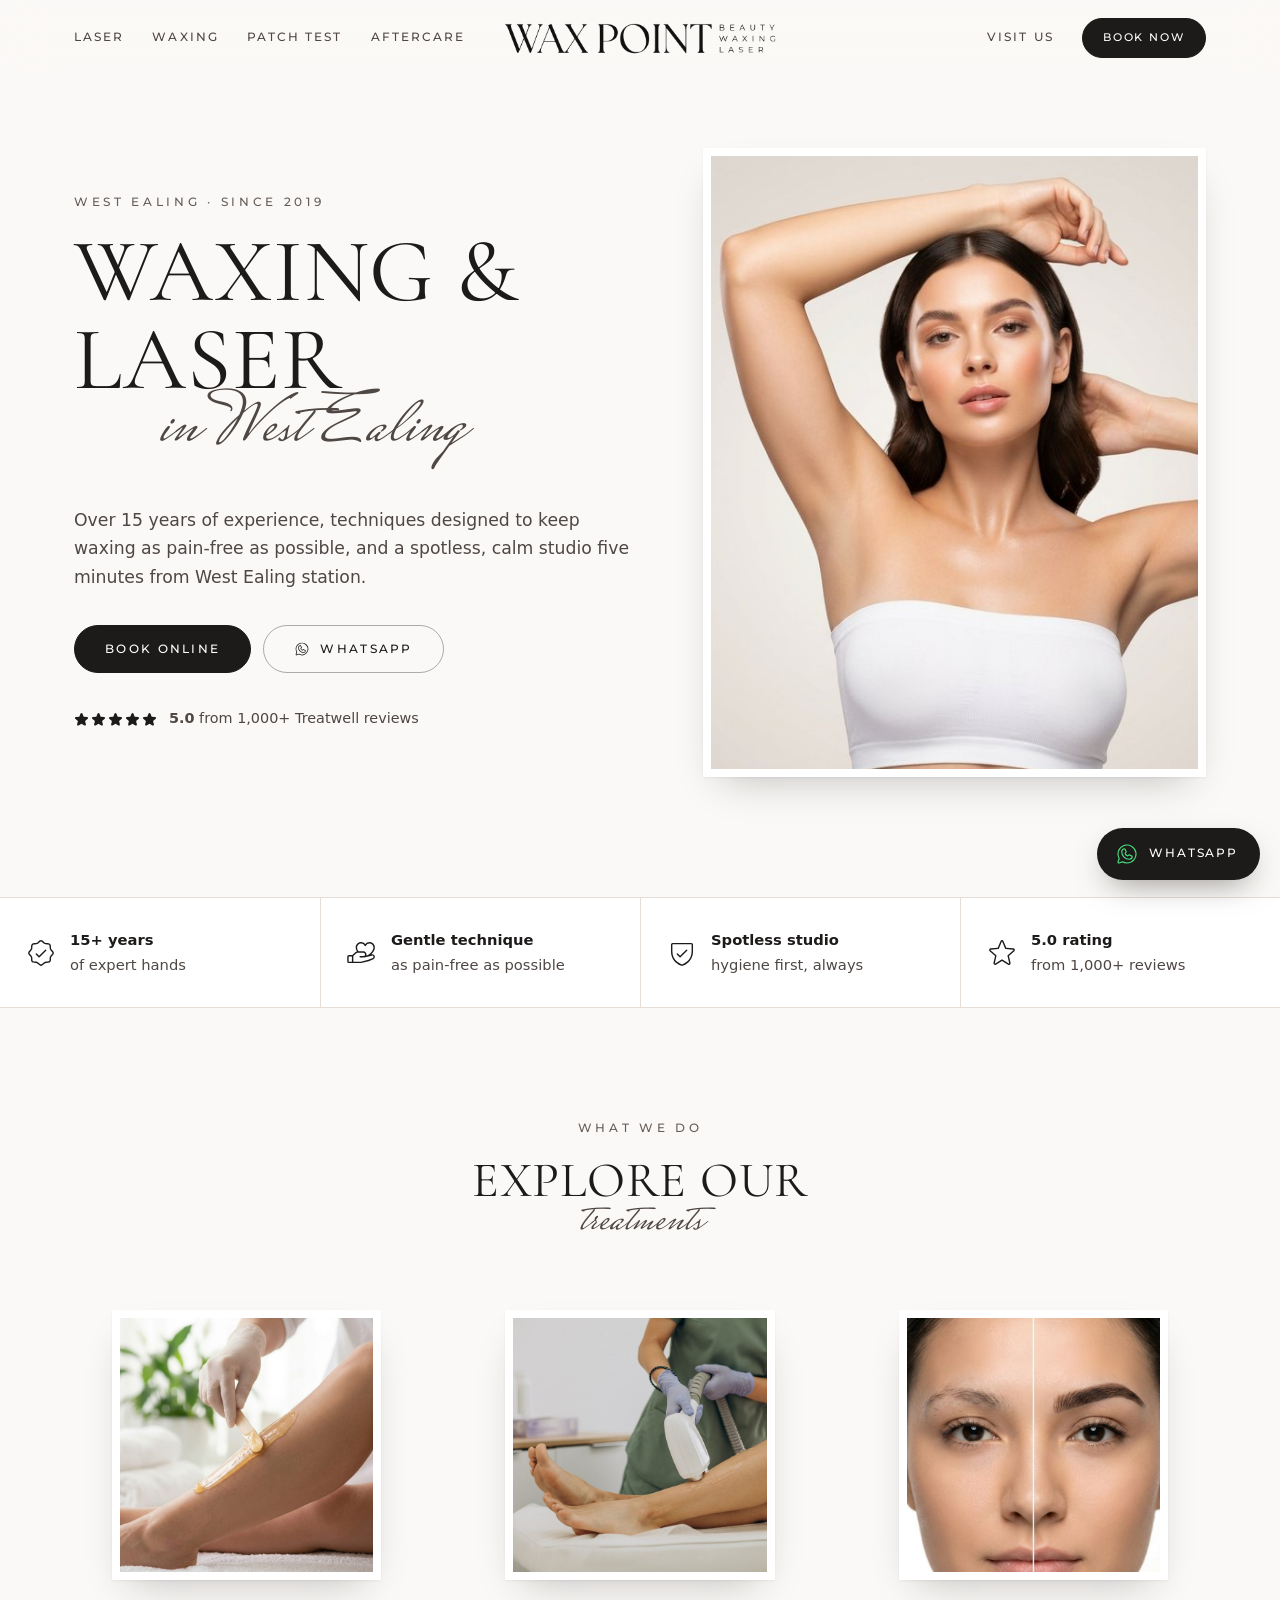
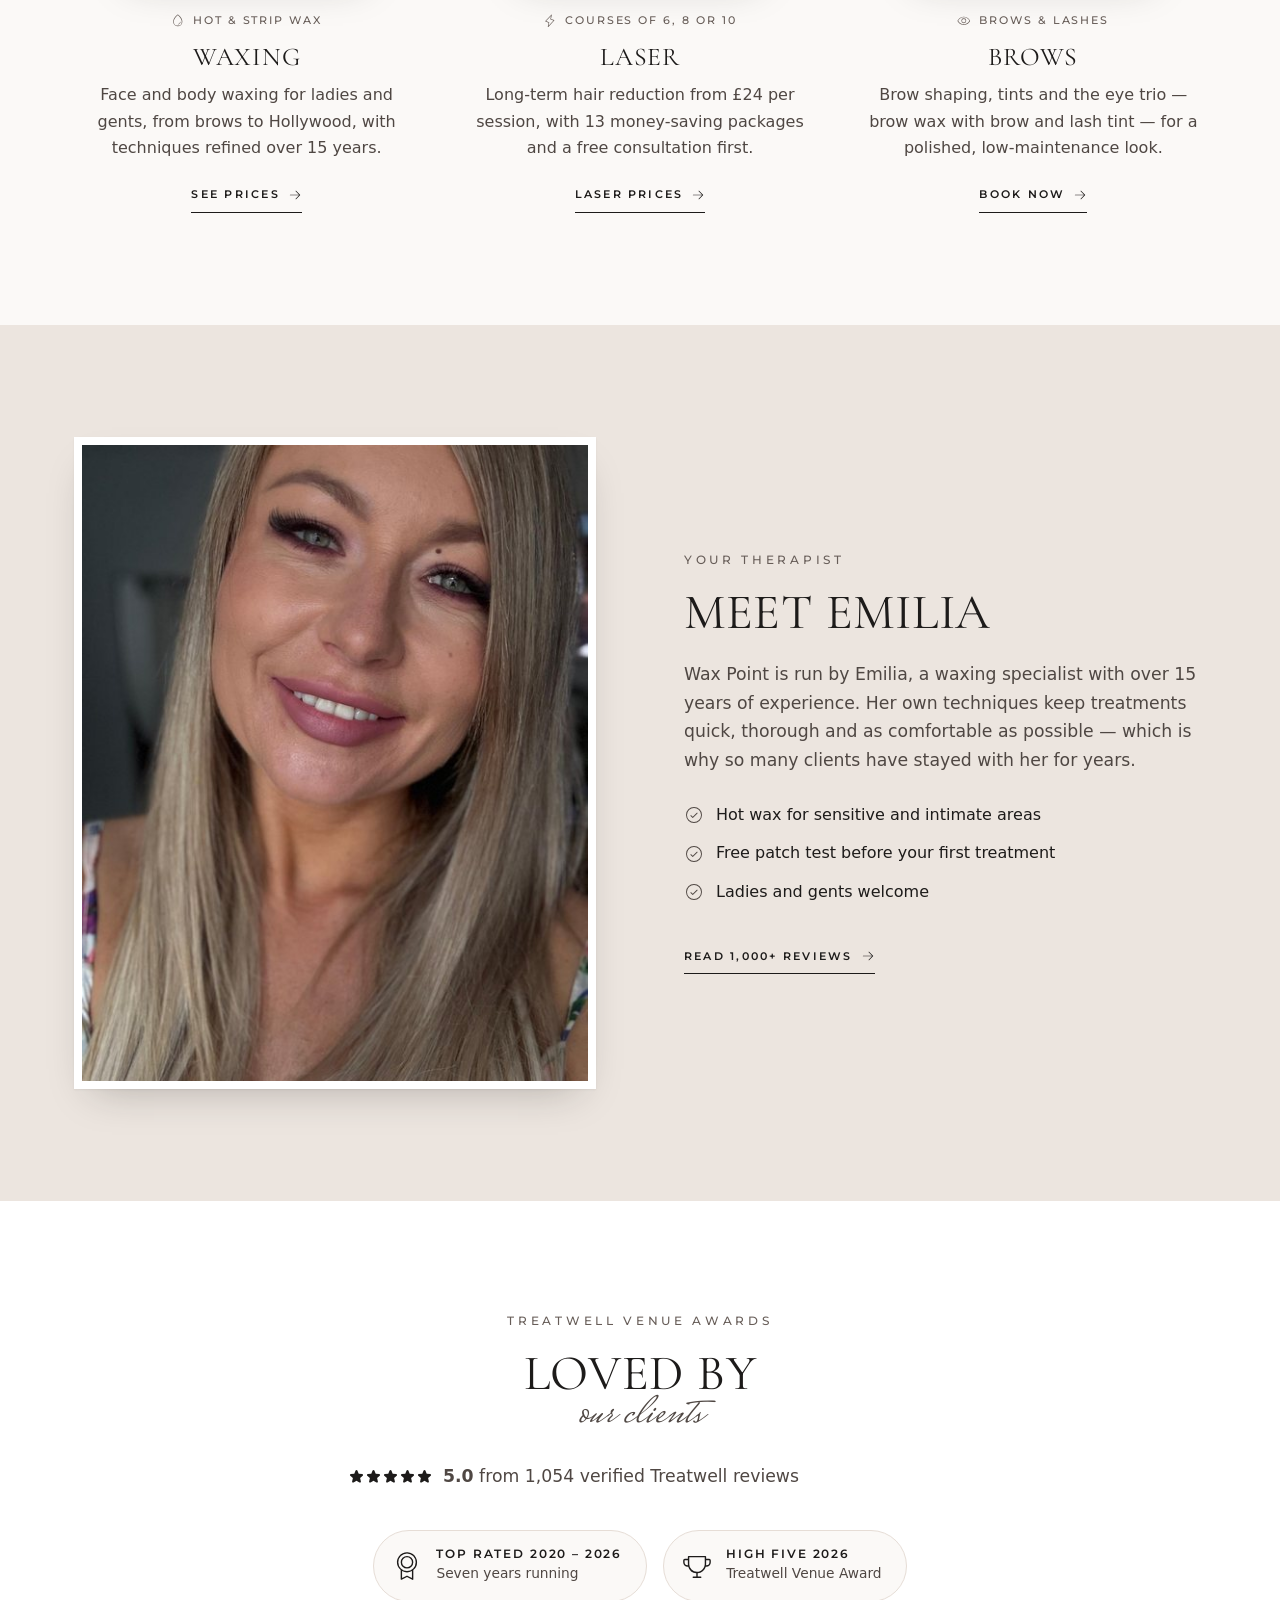
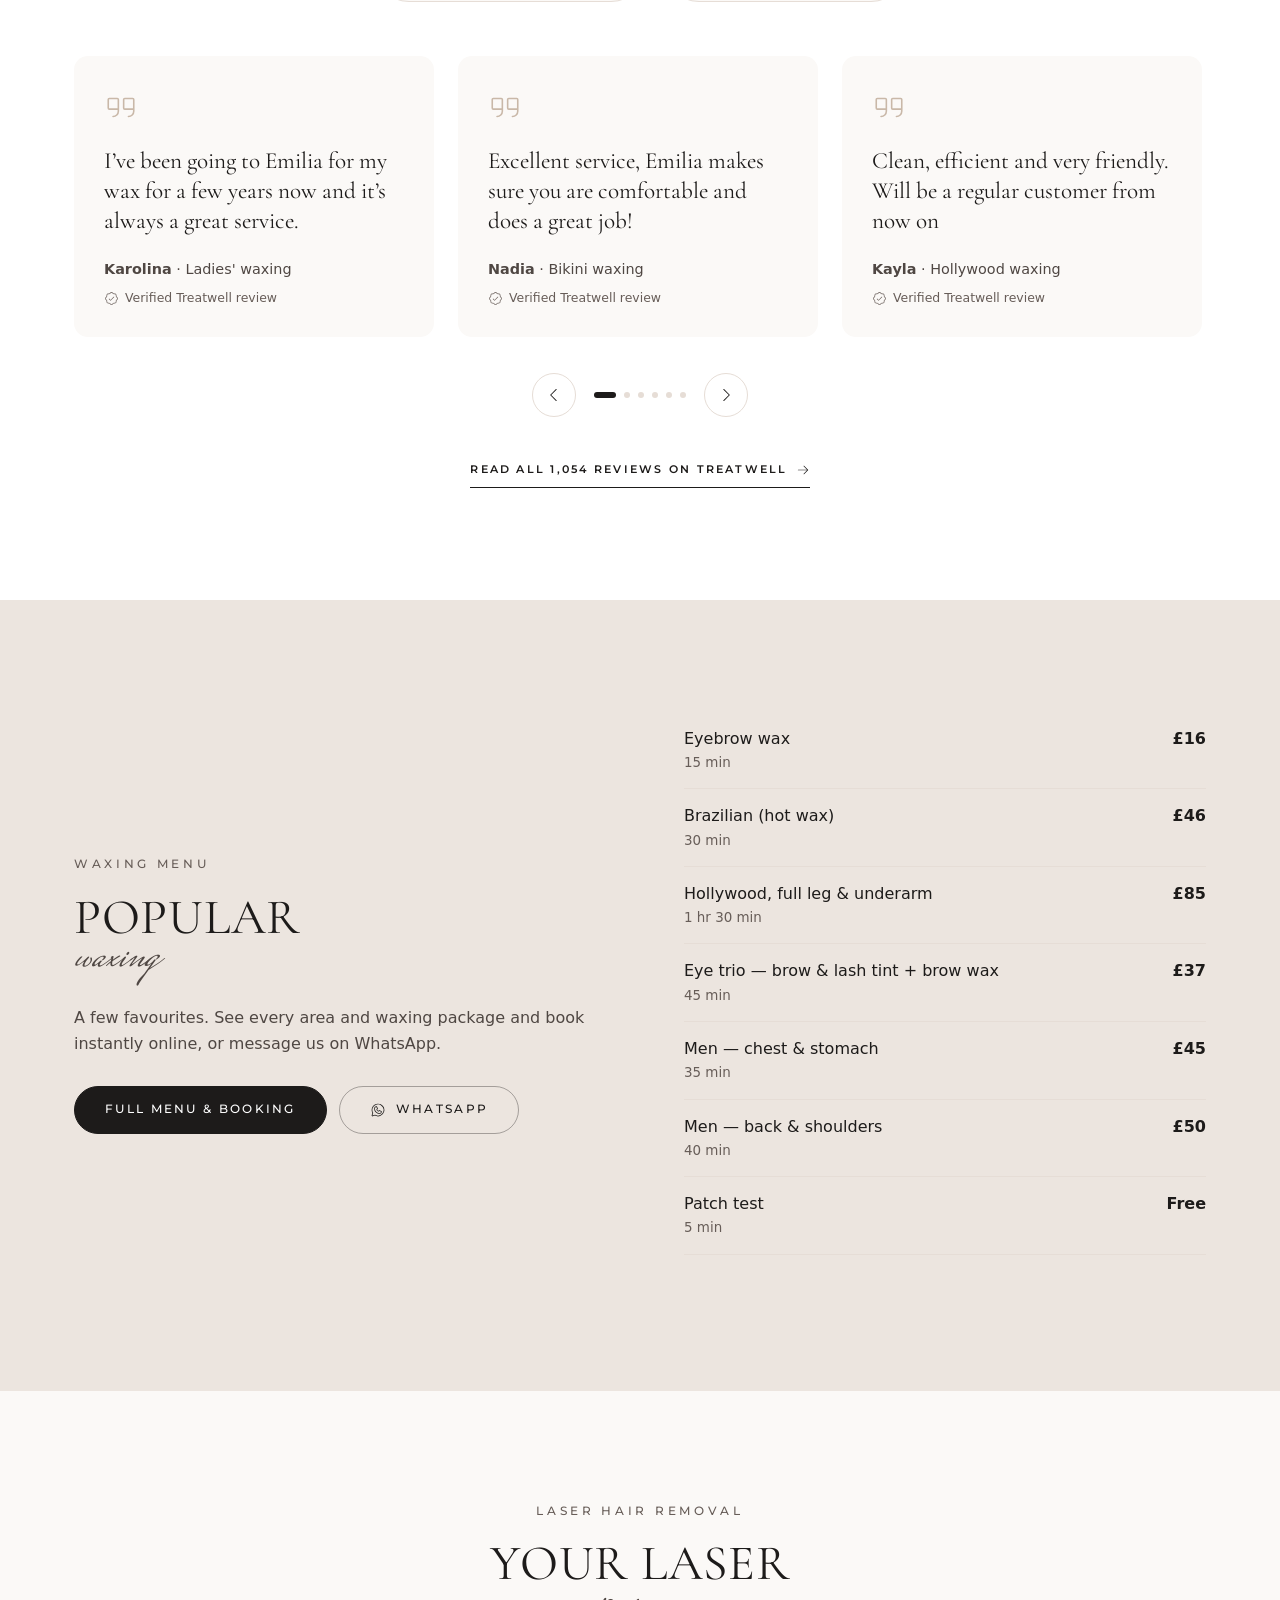
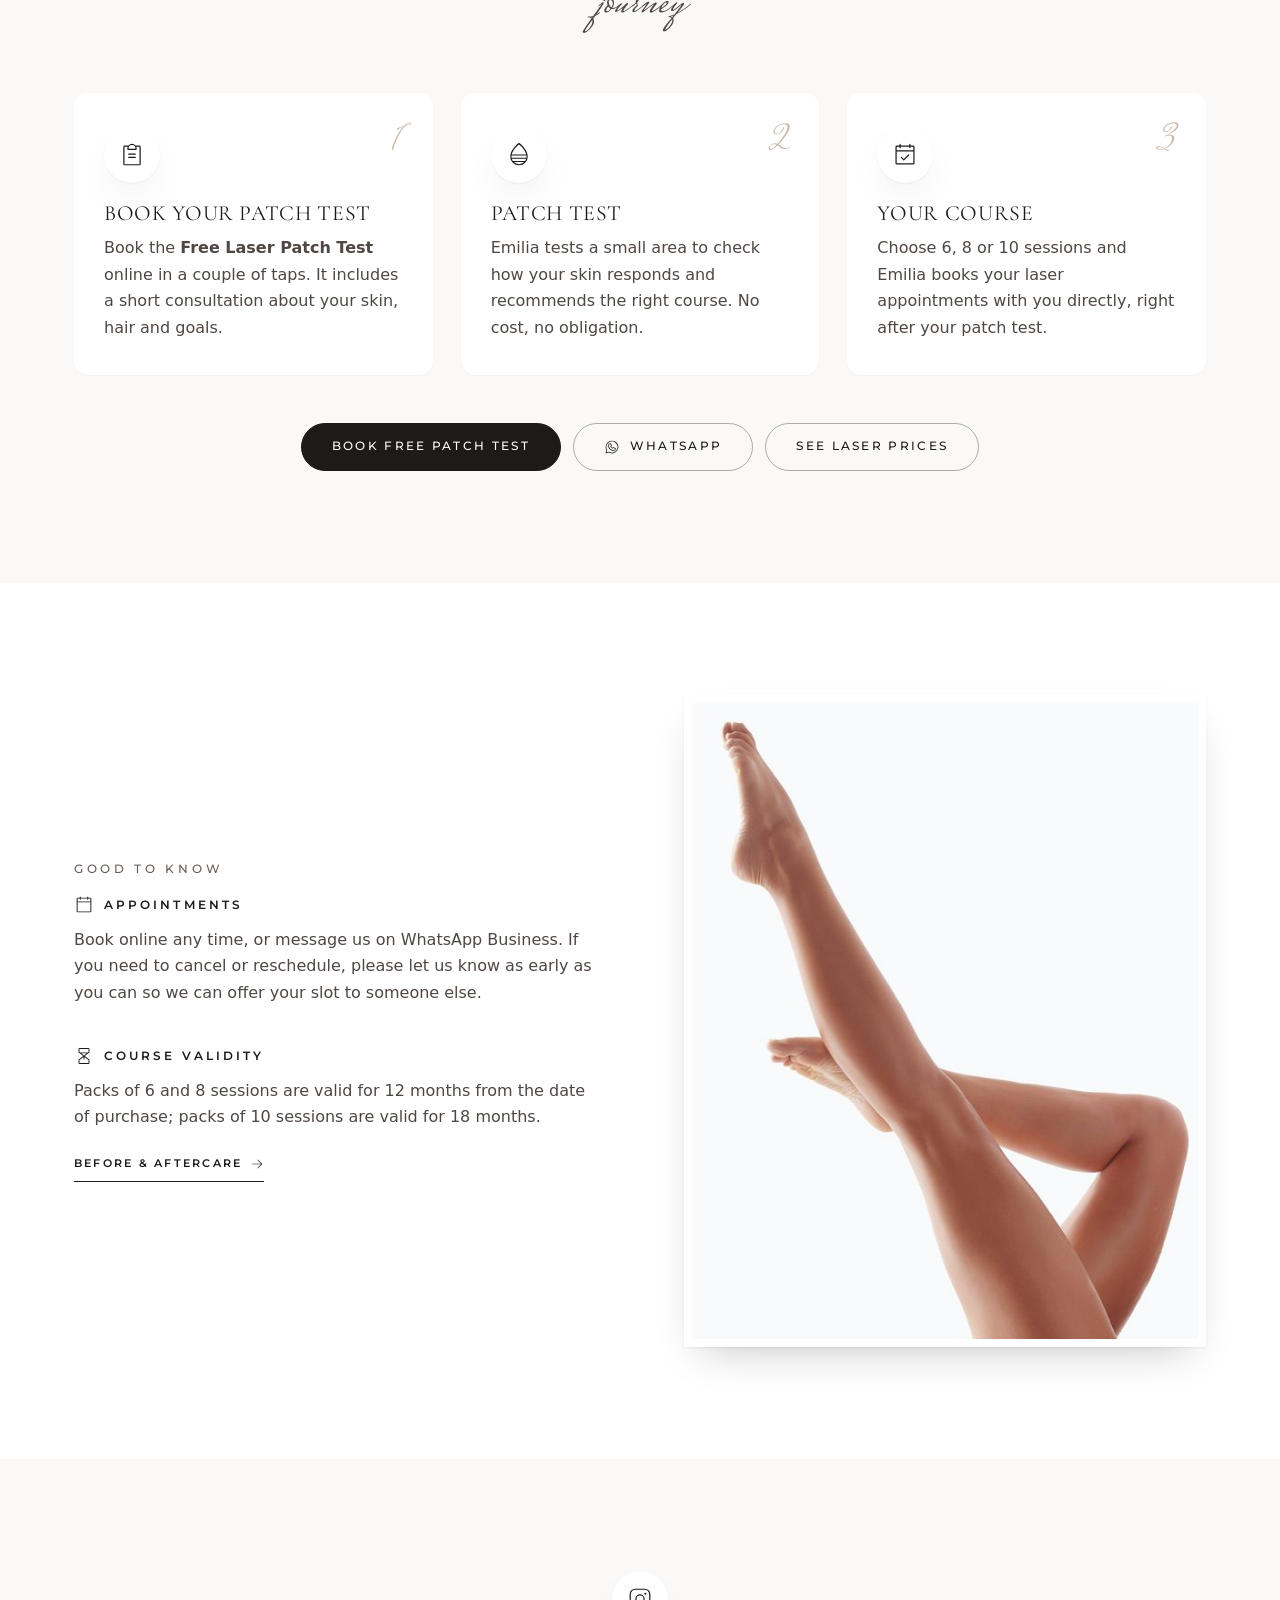
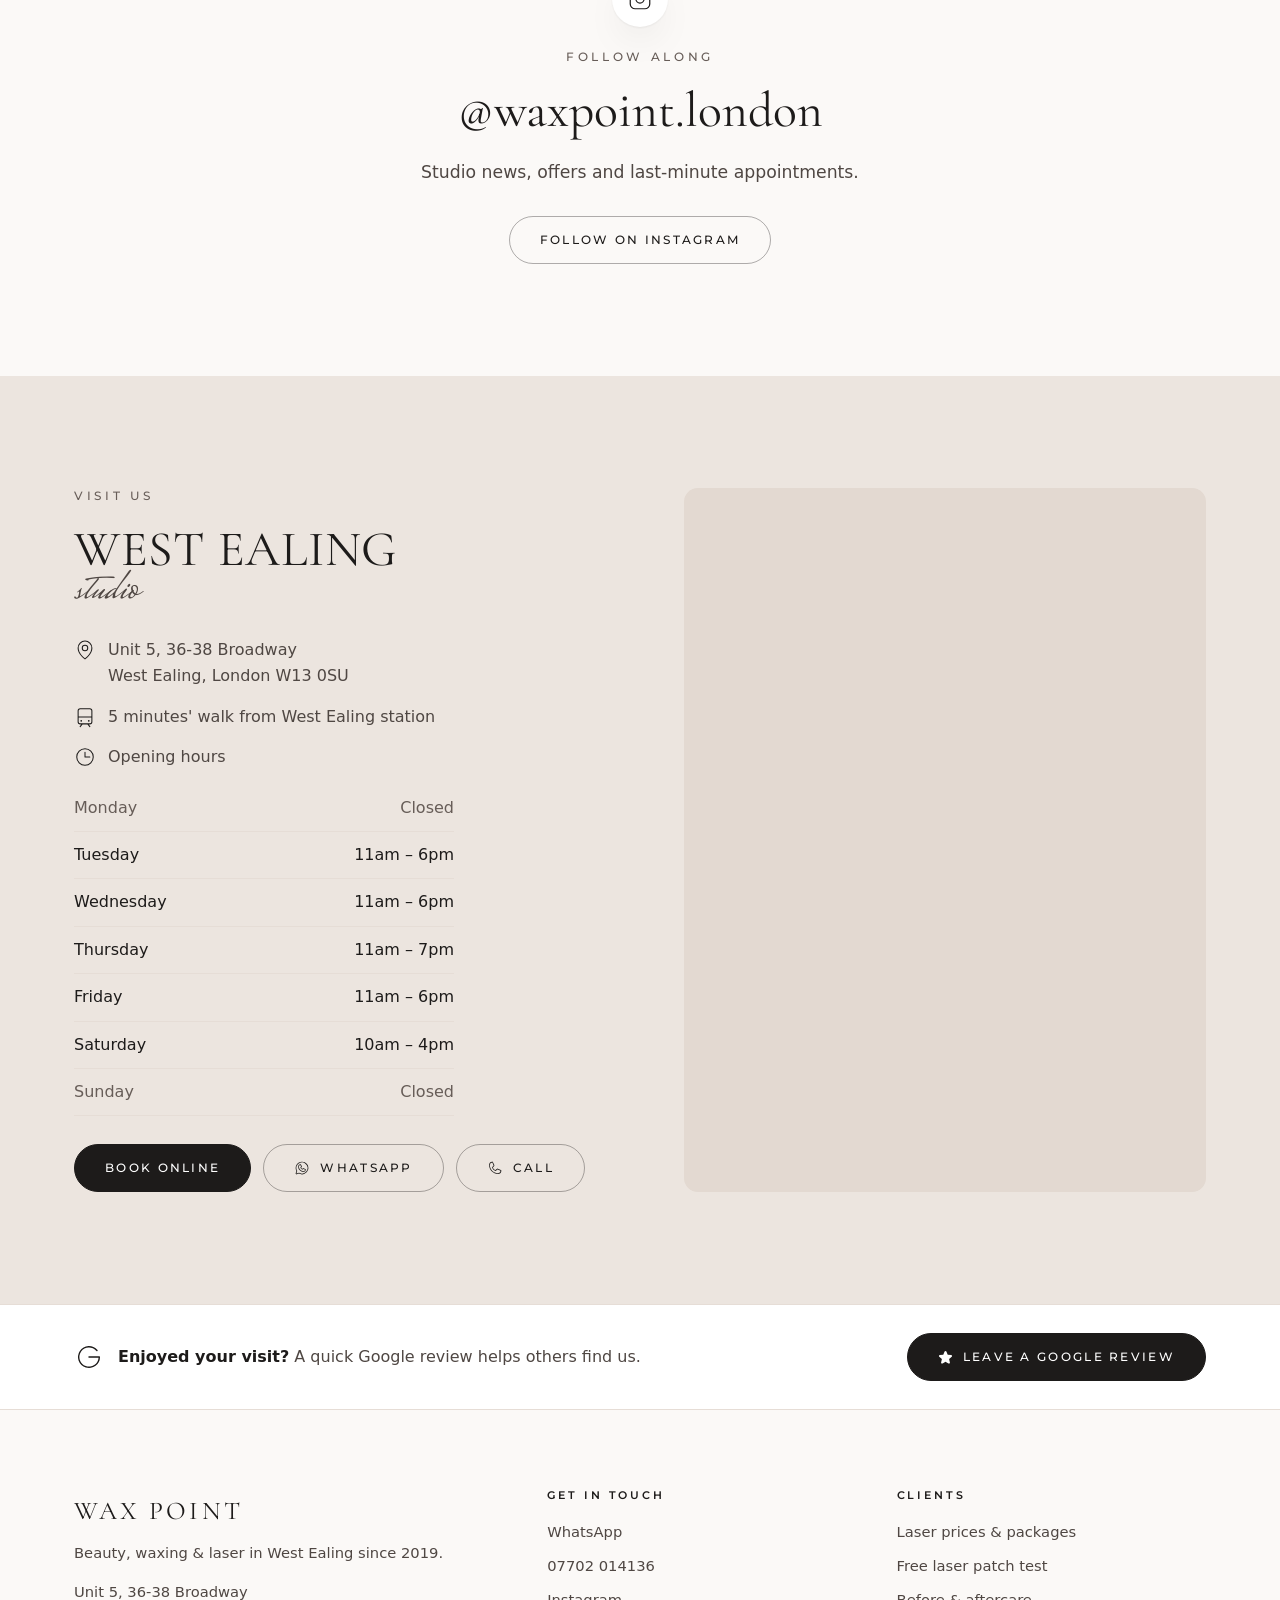
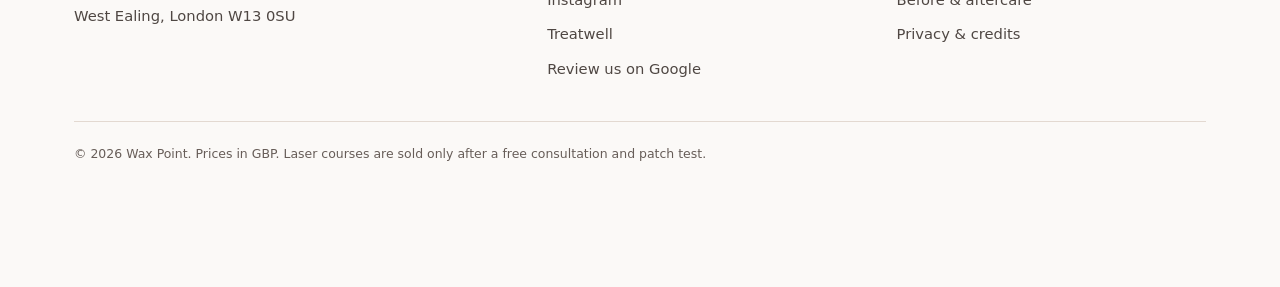
==== commit e4775ecd: "Waxing menu heading: Popular waxing Co-Authored-By: Claude Sonnet 5.5 <noreply@anthropic.com> Claude" ====
--- a/index.html
+++ b/index.html
@@ -3,11 +3,11 @@
 <head>
 <meta charset="utf-8">
 <meta name="viewport" content="width=device-width, initial-scale=1, viewport-fit=cover">
-<title>Wax Point — Waxing &amp; Laser Hair Removal in West Ealing</title>
-<meta name="description" content="Beauty, waxing and laser hair removal in West Ealing, London W13. Free laser consultation and patch test, 5.0 rating from 1,000+ Treatwell reviews.">
+<title>Waxing &amp; Laser Hair Removal in Ealing W13 | Wax Point</title>
+<meta name="description" content="Hot wax, Brazilian &amp; Hollywood waxing and laser hair removal in West Ealing, W13. Ladies &amp; gents, free laser patch test, 5.0 from 1,000+ reviews. Book online.">
 <link rel="canonical" href="https://home.milka666-1987.workers.dev/">
-<meta property="og:title" content="Wax Point — Waxing &amp; Laser Hair Removal in West Ealing">
-<meta property="og:description" content="Beauty, waxing and laser hair removal in West Ealing, London W13. Free laser consultation and patch test, 5.0 rating from 1,000+ Treatwell reviews.">
+<meta property="og:title" content="Waxing &amp; Laser Hair Removal in Ealing W13 | Wax Point">
+<meta property="og:description" content="Hot wax, Brazilian &amp; Hollywood waxing and laser hair removal in West Ealing, W13. Ladies &amp; gents, free laser patch test, 5.0 from 1,000+ reviews. Book online.">
 <meta property="og:image" content="https://home.milka666-1987.workers.dev/assets/og-image.jpg">
 <meta property="og:type" content="website">
 <meta name="theme-color" content="#fbf9f7">
@@ -17,7 +17,7 @@
 <link rel="preload" href="assets/fonts/cormorant-400.woff2" as="font" type="font/woff2" crossorigin>
 <link rel="stylesheet" href="assets/styles.css">
 <script>document.documentElement.classList.add("js")</script>
-<script type="application/ld+json">{"@context": "https://schema.org", "@type": "BeautySalon", "name": "Wax Point", "description": "Beauty, waxing and laser hair removal in West Ealing, London.", "foundingDate": "2019", "sameAs": ["https://www.instagram.com/waxpoint.london/", "https://www.treatwell.co.uk/place/wax-point-1/"], "image": "https://home.milka666-1987.workers.dev/assets/og-image.jpg", "logo": "https://home.milka666-1987.workers.dev/assets/icon-512.png", "url": "https://home.milka666-1987.workers.dev", "telephone": "+447702014136", "address": {"@type": "PostalAddress", "streetAddress": "Unit 5, 36-38 Broadway", "addressLocality": "London", "postalCode": "W13 0SU", "addressCountry": "GB"}, "geo": {"@type": "GeoCoordinates", "latitude": 51.5106891, "longitude": -0.321669}, "openingHoursSpecification": [{"@type": "OpeningHoursSpecification", "dayOfWeek": "Tuesday", "opens": "11:00", "closes": "18:00"}, {"@type": "OpeningHoursSpecification", "dayOfWeek": "Wednesday", "opens": "11:00", "closes": "18:00"}, {"@type": "OpeningHoursSpecification", "dayOfWeek": "Thursday", "opens": "11:00", "closes": "19:00"}, {"@type": "OpeningHoursSpecification", "dayOfWeek": "Friday", "opens": "11:00", "closes": "18:00"}, {"@type": "OpeningHoursSpecification", "dayOfWeek": "Saturday", "opens": "10:00", "closes": "16:00"}], "priceRange": "\u00a3\u00a3"}</script>
+<script type="application/ld+json">{"@context": "https://schema.org", "@type": "BeautySalon", "name": "Wax Point", "description": "Waxing and laser hair removal salon in West Ealing, London W13, for ladies and gents.", "foundingDate": "2019", "sameAs": ["https://www.instagram.com/waxpoint.london/", "https://www.facebook.com/waxpointlondon/", "https://www.treatwell.co.uk/place/wax-point-1/"], "areaServed": [{"@type": "Place", "name": "West Ealing"}, {"@type": "Place", "name": "Ealing"}, {"@type": "Place", "name": "Ealing Broadway"}, {"@type": "Place", "name": "Hanwell"}, {"@type": "Place", "name": "Northfields"}, {"@type": "Place", "name": "Acton"}, {"@type": "Place", "name": "Greenford"}, {"@type": "Place", "name": "Southall"}], "knowsAbout": ["Waxing", "Hot wax", "Brazilian wax", "Hollywood wax", "Men's waxing", "Eyebrow wax", "Laser hair removal"], "hasOfferCatalog": {"@type": "OfferCatalog", "name": "Treatments", "itemListElement": [{"@type": "Offer", "itemOffered": {"@type": "Service", "name": "Waxing for ladies and gents"}}, {"@type": "Offer", "itemOffered": {"@type": "Service", "name": "Laser hair removal"}, "priceSpecification": {"@type": "PriceSpecification", "minPrice": 24, "priceCurrency": "GBP"}}, {"@type": "Offer", "itemOffered": {"@type": "Service", "name": "Free laser patch test"}, "price": 0, "priceCurrency": "GBP"}, {"@type": "Offer", "itemOffered": {"@type": "Service", "name": "Eyebrow wax and tint"}}]}, "image": "https://home.milka666-1987.workers.dev/assets/og-image.jpg", "logo": "https://home.milka666-1987.workers.dev/assets/icon-512.png", "url": "https://home.milka666-1987.workers.dev", "telephone": "+447702014136", "address": {"@type": "PostalAddress", "streetAddress": "Unit 5, 36-38 Broadway", "addressLocality": "London", "postalCode": "W13 0SU", "addressCountry": "GB"}, "geo": {"@type": "GeoCoordinates", "latitude": 51.5106891, "longitude": -0.321669}, "openingHoursSpecification": [{"@type": "OpeningHoursSpecification", "dayOfWeek": "Tuesday", "opens": "11:00", "closes": "18:00"}, {"@type": "OpeningHoursSpecification", "dayOfWeek": "Wednesday", "opens": "11:00", "closes": "18:00"}, {"@type": "OpeningHoursSpecification", "dayOfWeek": "Thursday", "opens": "11:00", "closes": "19:00"}, {"@type": "OpeningHoursSpecification", "dayOfWeek": "Friday", "opens": "11:00", "closes": "18:00"}, {"@type": "OpeningHoursSpecification", "dayOfWeek": "Saturday", "opens": "10:00", "closes": "16:00"}], "priceRange": "\u00a3\u00a3"}</script>
 </head>
 <body>
 <a class="skip" href="#main">Skip to content</a>
@@ -135,7 +135,7 @@
   <div class="wrap split">
     <div class="reveal">
       <span class="eyebrow">Waxing menu</span>
-      <h2>Popular<span class="script">treatments</span></h2>
+      <h2>Popular<span class="script">waxing</span></h2>
       <p class="muted">A few favourites. See every area and waxing package and book instantly online, or message us on WhatsApp.</p>
       <div class="btn-row" style="margin-top:28px"><a class="btn" data-link="book" href="#">Full menu &amp; booking</a><a class="btn ghost" data-link="whatsapp" href="#"><svg aria-hidden="true" focusable="false" class="ico" xmlns="http://www.w3.org/2000/svg" viewBox="0 0 256 256" fill="currentColor"><path d="M186.68,146.63l-32-16a6,6,0,0,0-6,.38L133,141.46A42.49,42.49,0,0,1,114.54,123L125,107.33a6,6,0,0,0,.38-6l-16-32A6,6,0,0,0,104,66a38,38,0,0,0-38,38,86.1,86.1,0,0,0,86,86,38,38,0,0,0,38-38A6,6,0,0,0,186.68,146.63ZM152,178a74.09,74.09,0,0,1-74-74,26,26,0,0,1,22.42-25.75l12.66,25.32-10.39,15.58a6,6,0,0,0-.54,5.63,54.43,54.43,0,0,0,29.07,29.07,6,6,0,0,0,5.63-.54l15.58-10.39,25.32,12.66A26,26,0,0,1,152,178ZM128,26A102,102,0,0,0,38.35,176.69L26.73,211.56a14,14,0,0,0,17.71,17.71l34.87-11.62A102,102,0,1,0,128,26Zm0,192a90,90,0,0,1-45.06-12.08,6.09,6.09,0,0,0-3-.81,6.2,6.2,0,0,0-1.9.31L40.65,217.88a2,2,0,0,1-2.53-2.53L50.58,178a6,6,0,0,0-.5-4.91A90,90,0,1,1,128,218Z"/></svg> WhatsApp</a></div>
     </div>
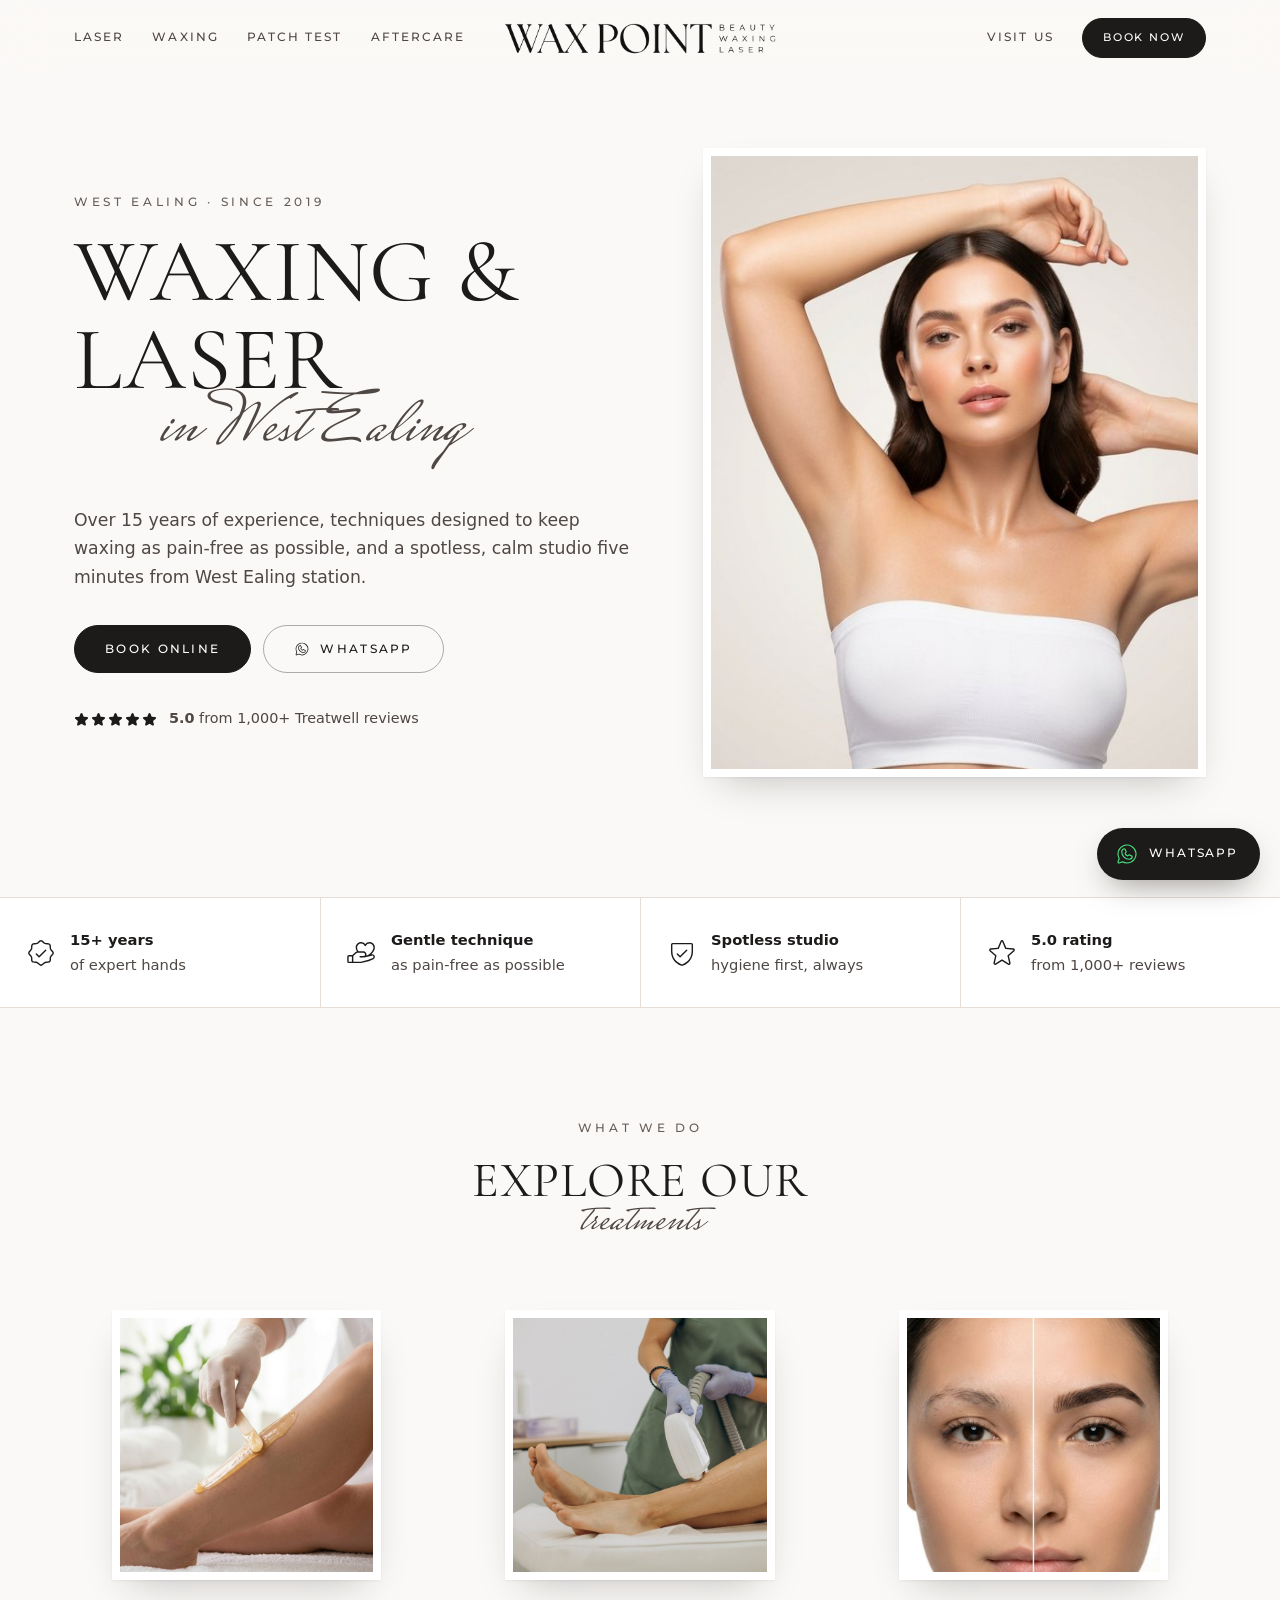
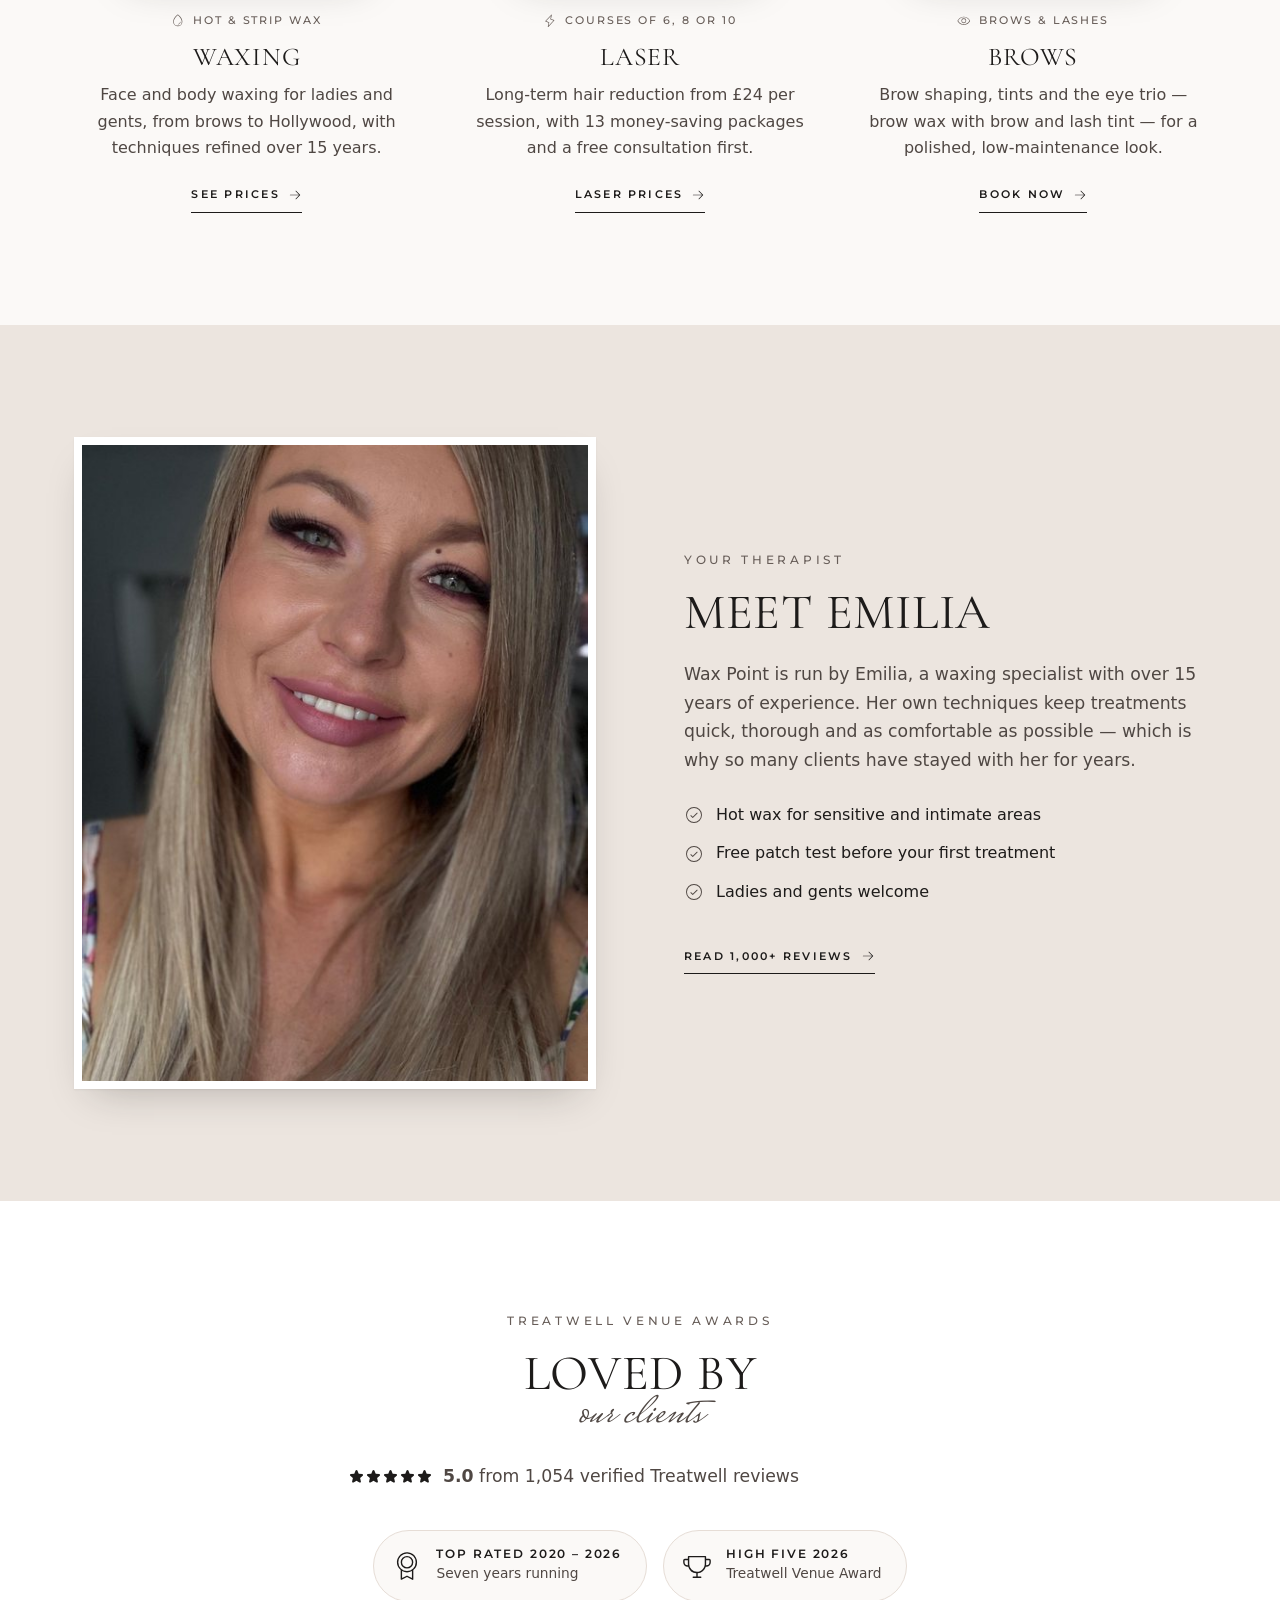
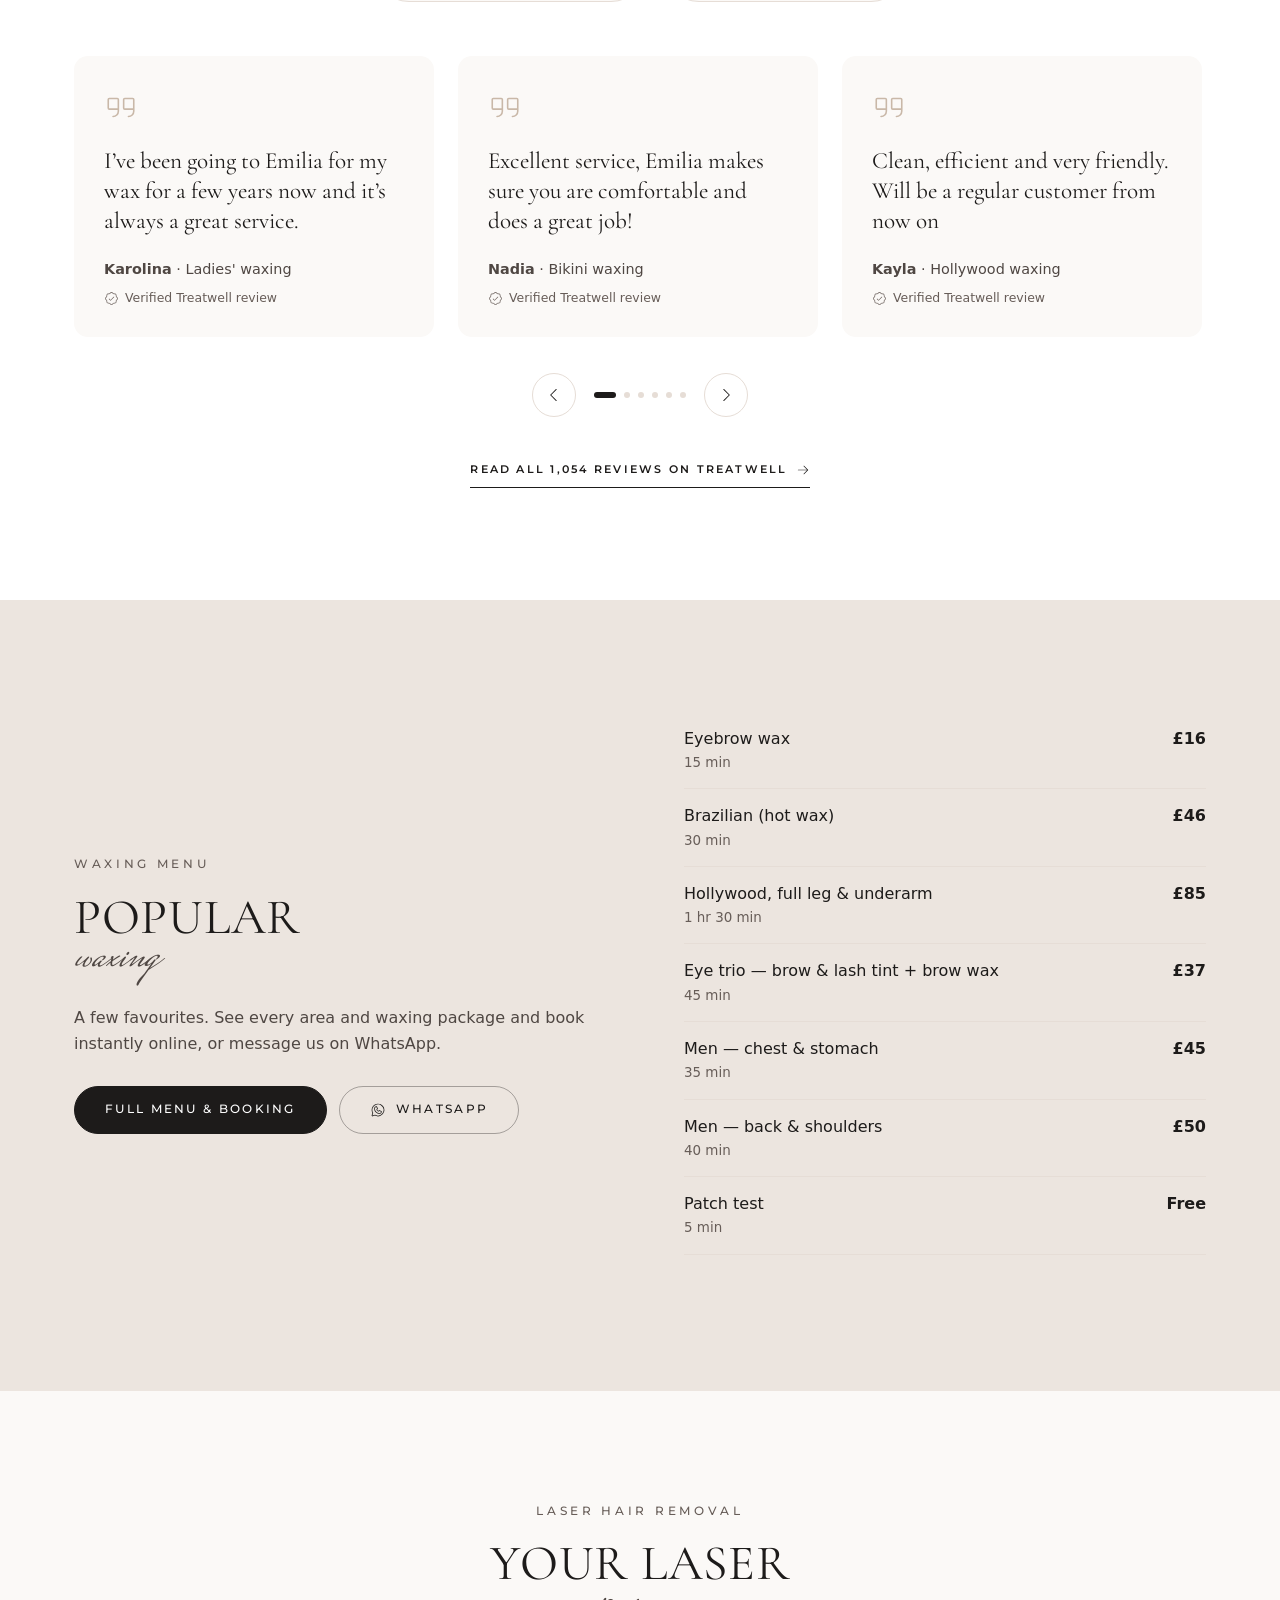
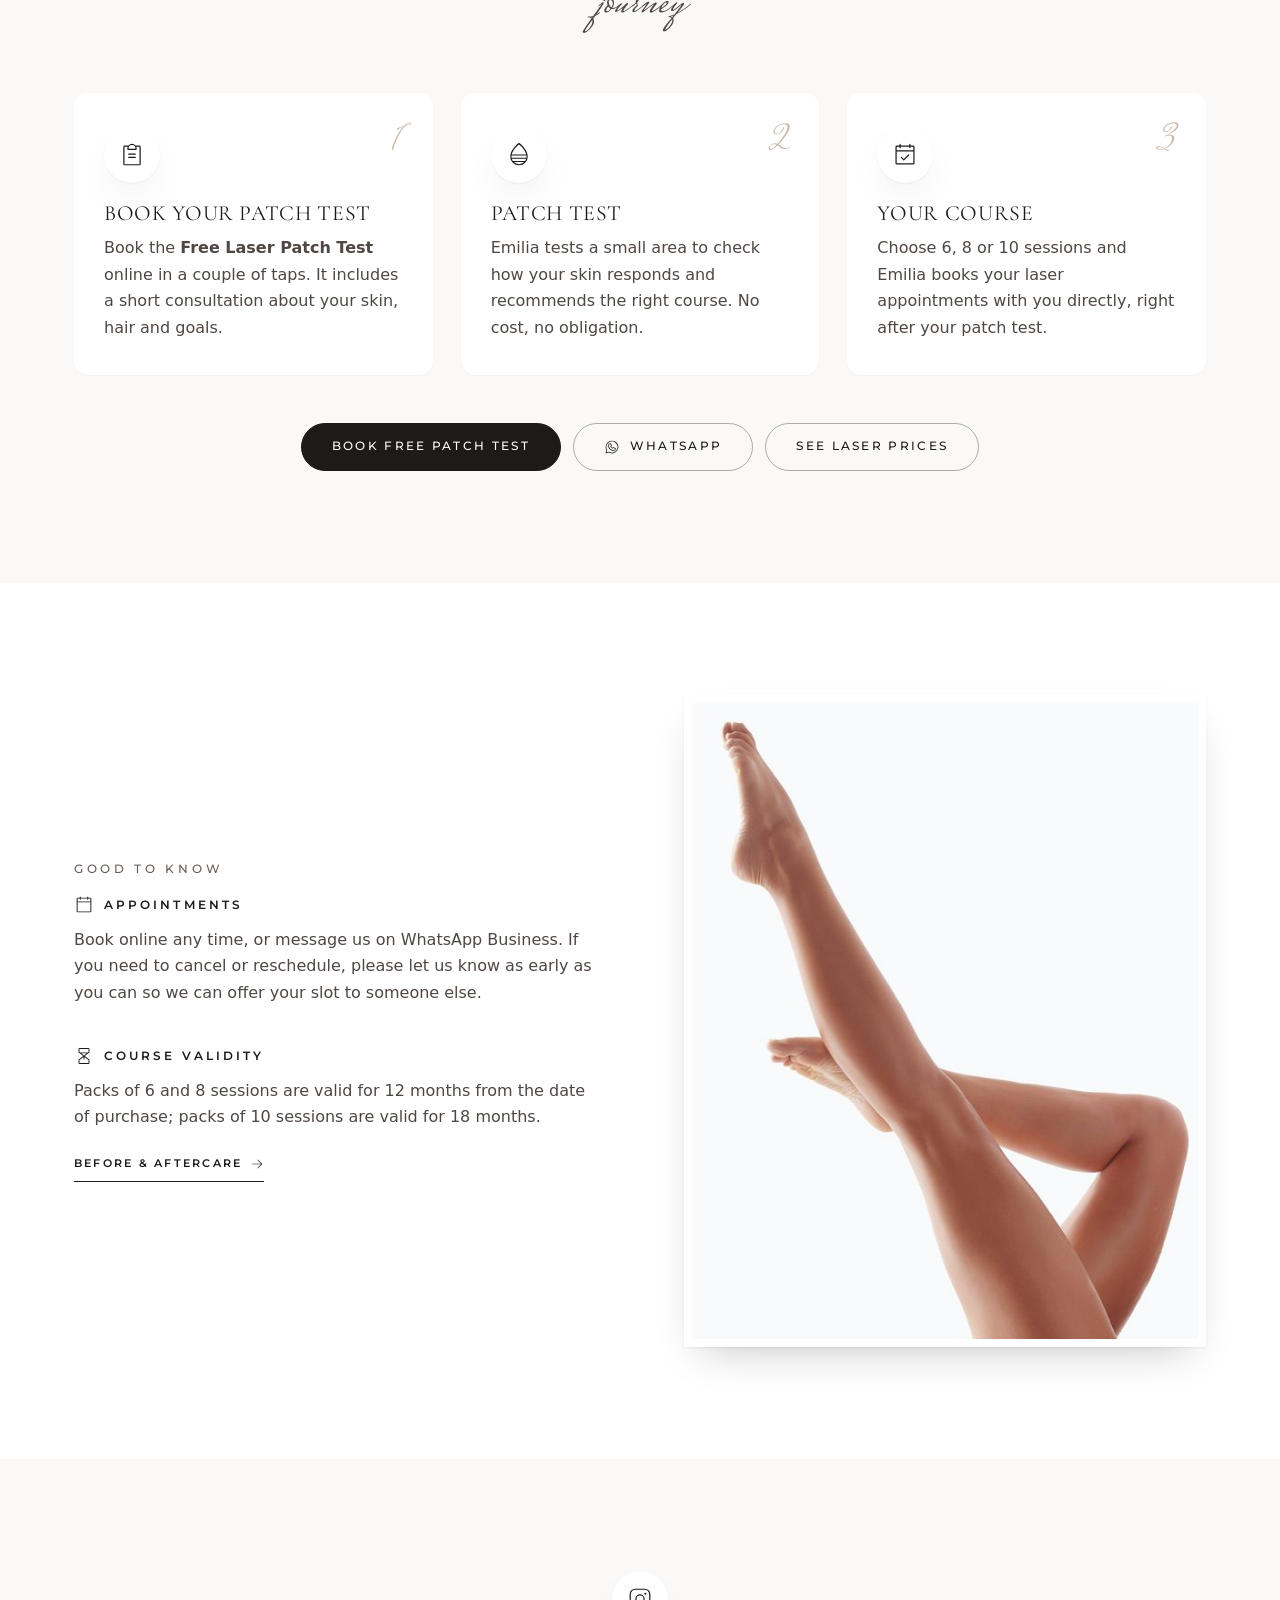
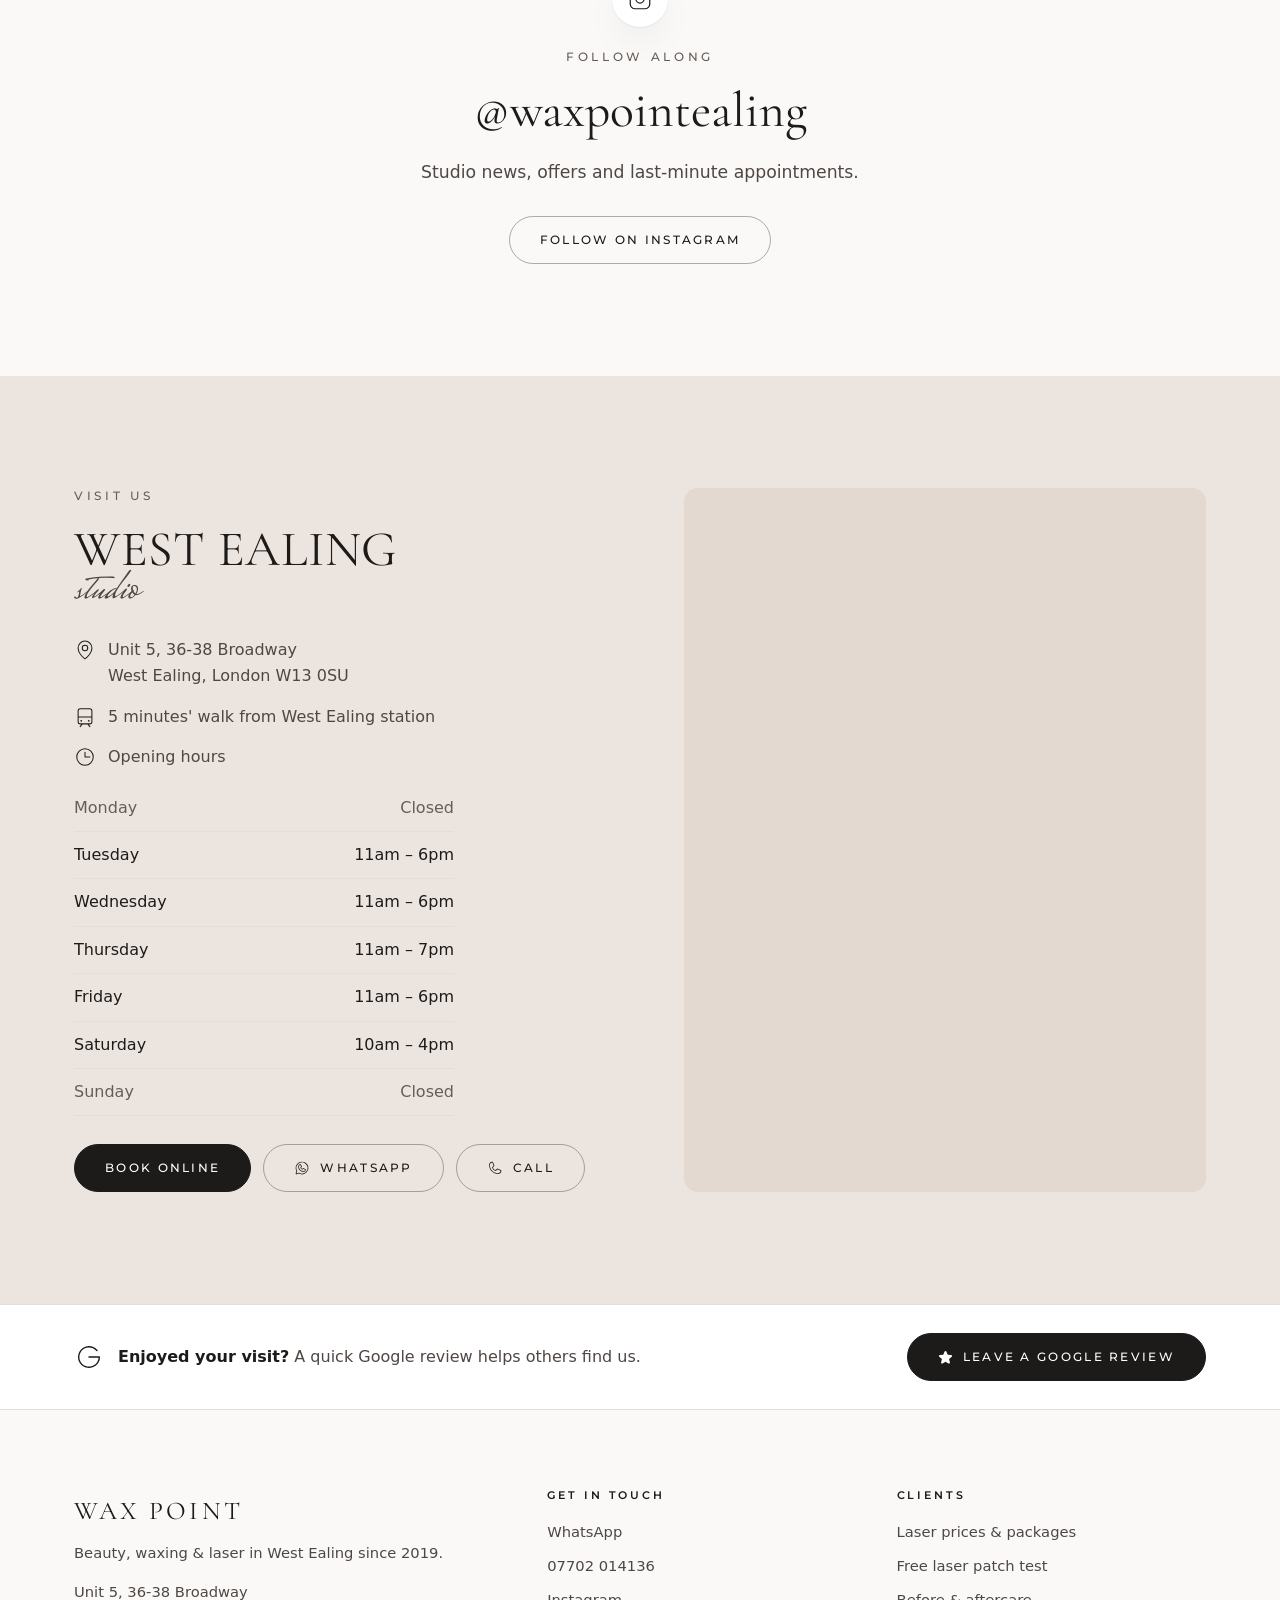
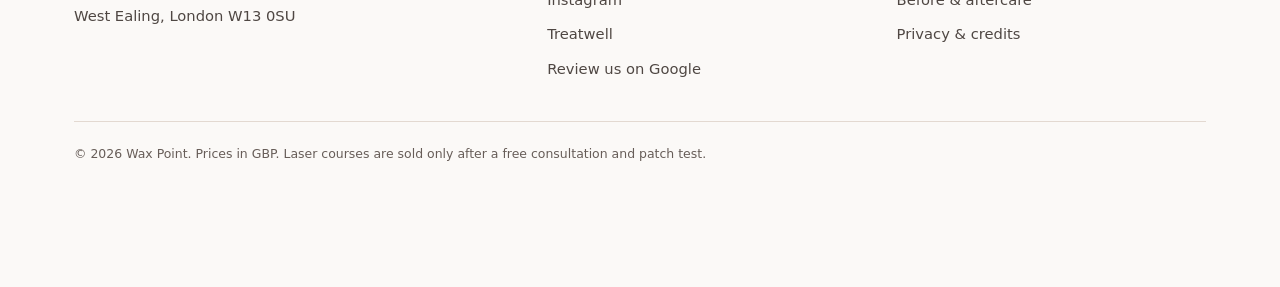
==== commit 1eefecc4: "Update Instagram to @waxpointealing Co-Authored-By: Claude Sonnet 5.5 <noreply@anthropic.com> Claude" ====
--- a/index.html
+++ b/index.html
@@ -5,10 +5,10 @@
 <meta name="viewport" content="width=device-width, initial-scale=1, viewport-fit=cover">
 <title>Waxing &amp; Laser Hair Removal in Ealing W13 | Wax Point</title>
 <meta name="description" content="Hot wax, Brazilian &amp; Hollywood waxing and laser hair removal in West Ealing, W13. Ladies &amp; gents, free laser patch test, 5.0 from 1,000+ reviews. Book online.">
-<link rel="canonical" href="https://home.milka666-1987.workers.dev/">
+<link rel="canonical" href="https://waxpoint.co.uk/">
 <meta property="og:title" content="Waxing &amp; Laser Hair Removal in Ealing W13 | Wax Point">
 <meta property="og:description" content="Hot wax, Brazilian &amp; Hollywood waxing and laser hair removal in West Ealing, W13. Ladies &amp; gents, free laser patch test, 5.0 from 1,000+ reviews. Book online.">
-<meta property="og:image" content="https://home.milka666-1987.workers.dev/assets/og-image.jpg">
+<meta property="og:image" content="https://waxpoint.co.uk/assets/og-image.jpg">
 <meta property="og:type" content="website">
 <meta name="theme-color" content="#fbf9f7">
 <link rel="icon" href="assets/favicon.png" type="image/png">
@@ -17,7 +17,7 @@
 <link rel="preload" href="assets/fonts/cormorant-400.woff2" as="font" type="font/woff2" crossorigin>
 <link rel="stylesheet" href="assets/styles.css">
 <script>document.documentElement.classList.add("js")</script>
-<script type="application/ld+json">{"@context": "https://schema.org", "@type": "BeautySalon", "name": "Wax Point", "description": "Waxing and laser hair removal salon in West Ealing, London W13, for ladies and gents.", "foundingDate": "2019", "sameAs": ["https://www.instagram.com/waxpoint.london/", "https://www.facebook.com/waxpointlondon/", "https://www.treatwell.co.uk/place/wax-point-1/"], "areaServed": [{"@type": "Place", "name": "West Ealing"}, {"@type": "Place", "name": "Ealing"}, {"@type": "Place", "name": "Ealing Broadway"}, {"@type": "Place", "name": "Hanwell"}, {"@type": "Place", "name": "Northfields"}, {"@type": "Place", "name": "Acton"}, {"@type": "Place", "name": "Greenford"}, {"@type": "Place", "name": "Southall"}], "knowsAbout": ["Waxing", "Hot wax", "Brazilian wax", "Hollywood wax", "Men's waxing", "Eyebrow wax", "Laser hair removal"], "hasOfferCatalog": {"@type": "OfferCatalog", "name": "Treatments", "itemListElement": [{"@type": "Offer", "itemOffered": {"@type": "Service", "name": "Waxing for ladies and gents"}}, {"@type": "Offer", "itemOffered": {"@type": "Service", "name": "Laser hair removal"}, "priceSpecification": {"@type": "PriceSpecification", "minPrice": 24, "priceCurrency": "GBP"}}, {"@type": "Offer", "itemOffered": {"@type": "Service", "name": "Free laser patch test"}, "price": 0, "priceCurrency": "GBP"}, {"@type": "Offer", "itemOffered": {"@type": "Service", "name": "Eyebrow wax and tint"}}]}, "image": "https://home.milka666-1987.workers.dev/assets/og-image.jpg", "logo": "https://home.milka666-1987.workers.dev/assets/icon-512.png", "url": "https://home.milka666-1987.workers.dev", "telephone": "+447702014136", "address": {"@type": "PostalAddress", "streetAddress": "Unit 5, 36-38 Broadway", "addressLocality": "London", "postalCode": "W13 0SU", "addressCountry": "GB"}, "geo": {"@type": "GeoCoordinates", "latitude": 51.5106891, "longitude": -0.321669}, "openingHoursSpecification": [{"@type": "OpeningHoursSpecification", "dayOfWeek": "Tuesday", "opens": "11:00", "closes": "18:00"}, {"@type": "OpeningHoursSpecification", "dayOfWeek": "Wednesday", "opens": "11:00", "closes": "18:00"}, {"@type": "OpeningHoursSpecification", "dayOfWeek": "Thursday", "opens": "11:00", "closes": "19:00"}, {"@type": "OpeningHoursSpecification", "dayOfWeek": "Friday", "opens": "11:00", "closes": "18:00"}, {"@type": "OpeningHoursSpecification", "dayOfWeek": "Saturday", "opens": "10:00", "closes": "16:00"}], "priceRange": "\u00a3\u00a3"}</script>
+<script type="application/ld+json">{"@context": "https://schema.org", "@type": "BeautySalon", "name": "Wax Point", "description": "Waxing and laser hair removal salon in West Ealing, London W13, for ladies and gents.", "foundingDate": "2019", "sameAs": ["https://www.instagram.com/waxpointealing/", "https://www.facebook.com/waxpointlondon/", "https://www.treatwell.co.uk/place/wax-point-1/"], "areaServed": [{"@type": "Place", "name": "West Ealing"}, {"@type": "Place", "name": "Ealing"}, {"@type": "Place", "name": "Ealing Broadway"}, {"@type": "Place", "name": "Hanwell"}, {"@type": "Place", "name": "Northfields"}, {"@type": "Place", "name": "Acton"}, {"@type": "Place", "name": "Greenford"}, {"@type": "Place", "name": "Southall"}], "knowsAbout": ["Waxing", "Hot wax", "Brazilian wax", "Hollywood wax", "Men's waxing", "Eyebrow wax", "Laser hair removal"], "hasOfferCatalog": {"@type": "OfferCatalog", "name": "Treatments", "itemListElement": [{"@type": "Offer", "itemOffered": {"@type": "Service", "name": "Waxing for ladies and gents"}}, {"@type": "Offer", "itemOffered": {"@type": "Service", "name": "Laser hair removal"}, "priceSpecification": {"@type": "PriceSpecification", "minPrice": 24, "priceCurrency": "GBP"}}, {"@type": "Offer", "itemOffered": {"@type": "Service", "name": "Free laser patch test"}, "price": 0, "priceCurrency": "GBP"}, {"@type": "Offer", "itemOffered": {"@type": "Service", "name": "Eyebrow wax and tint"}}]}, "image": "https://waxpoint.co.uk/assets/og-image.jpg", "logo": "https://waxpoint.co.uk/assets/icon-512.png", "url": "https://waxpoint.co.uk", "telephone": "+447702014136", "address": {"@type": "PostalAddress", "streetAddress": "Unit 5, 36-38 Broadway", "addressLocality": "London", "postalCode": "W13 0SU", "addressCountry": "GB"}, "geo": {"@type": "GeoCoordinates", "latitude": 51.5106891, "longitude": -0.321669}, "openingHoursSpecification": [{"@type": "OpeningHoursSpecification", "dayOfWeek": "Tuesday", "opens": "11:00", "closes": "18:00"}, {"@type": "OpeningHoursSpecification", "dayOfWeek": "Wednesday", "opens": "11:00", "closes": "18:00"}, {"@type": "OpeningHoursSpecification", "dayOfWeek": "Thursday", "opens": "11:00", "closes": "19:00"}, {"@type": "OpeningHoursSpecification", "dayOfWeek": "Friday", "opens": "11:00", "closes": "18:00"}, {"@type": "OpeningHoursSpecification", "dayOfWeek": "Saturday", "opens": "10:00", "closes": "16:00"}], "priceRange": "\u00a3\u00a3"}</script>
 </head>
 <body>
 <a class="skip" href="#main">Skip to content</a>
@@ -174,7 +174,7 @@
   <div class="wrap reveal">
     <div class="ico-badge"><svg aria-hidden="true" focusable="false" class="ico" xmlns="http://www.w3.org/2000/svg" viewBox="0 0 256 256" fill="currentColor"><path d="M128,82a46,46,0,1,0,46,46A46.06,46.06,0,0,0,128,82Zm0,80a34,34,0,1,1,34-34A34,34,0,0,1,128,162ZM176,26H80A54.06,54.06,0,0,0,26,80v96a54.06,54.06,0,0,0,54,54h96a54.06,54.06,0,0,0,54-54V80A54.06,54.06,0,0,0,176,26Zm42,150a42,42,0,0,1-42,42H80a42,42,0,0,1-42-42V80A42,42,0,0,1,80,38h96a42,42,0,0,1,42,42ZM190,76a10,10,0,1,1-10-10A10,10,0,0,1,190,76Z"/></svg></div>
     <span class="eyebrow">Follow along</span>
-    <h2>@waxpoint.london</h2>
+    <h2>@waxpointealing</h2>
     <p class="lead center" style="margin:0 auto 30px">Studio news, offers and last-minute appointments.</p>
     <a class="btn ghost" data-link="instagram" href="#">Follow on Instagram</a>
   </div>
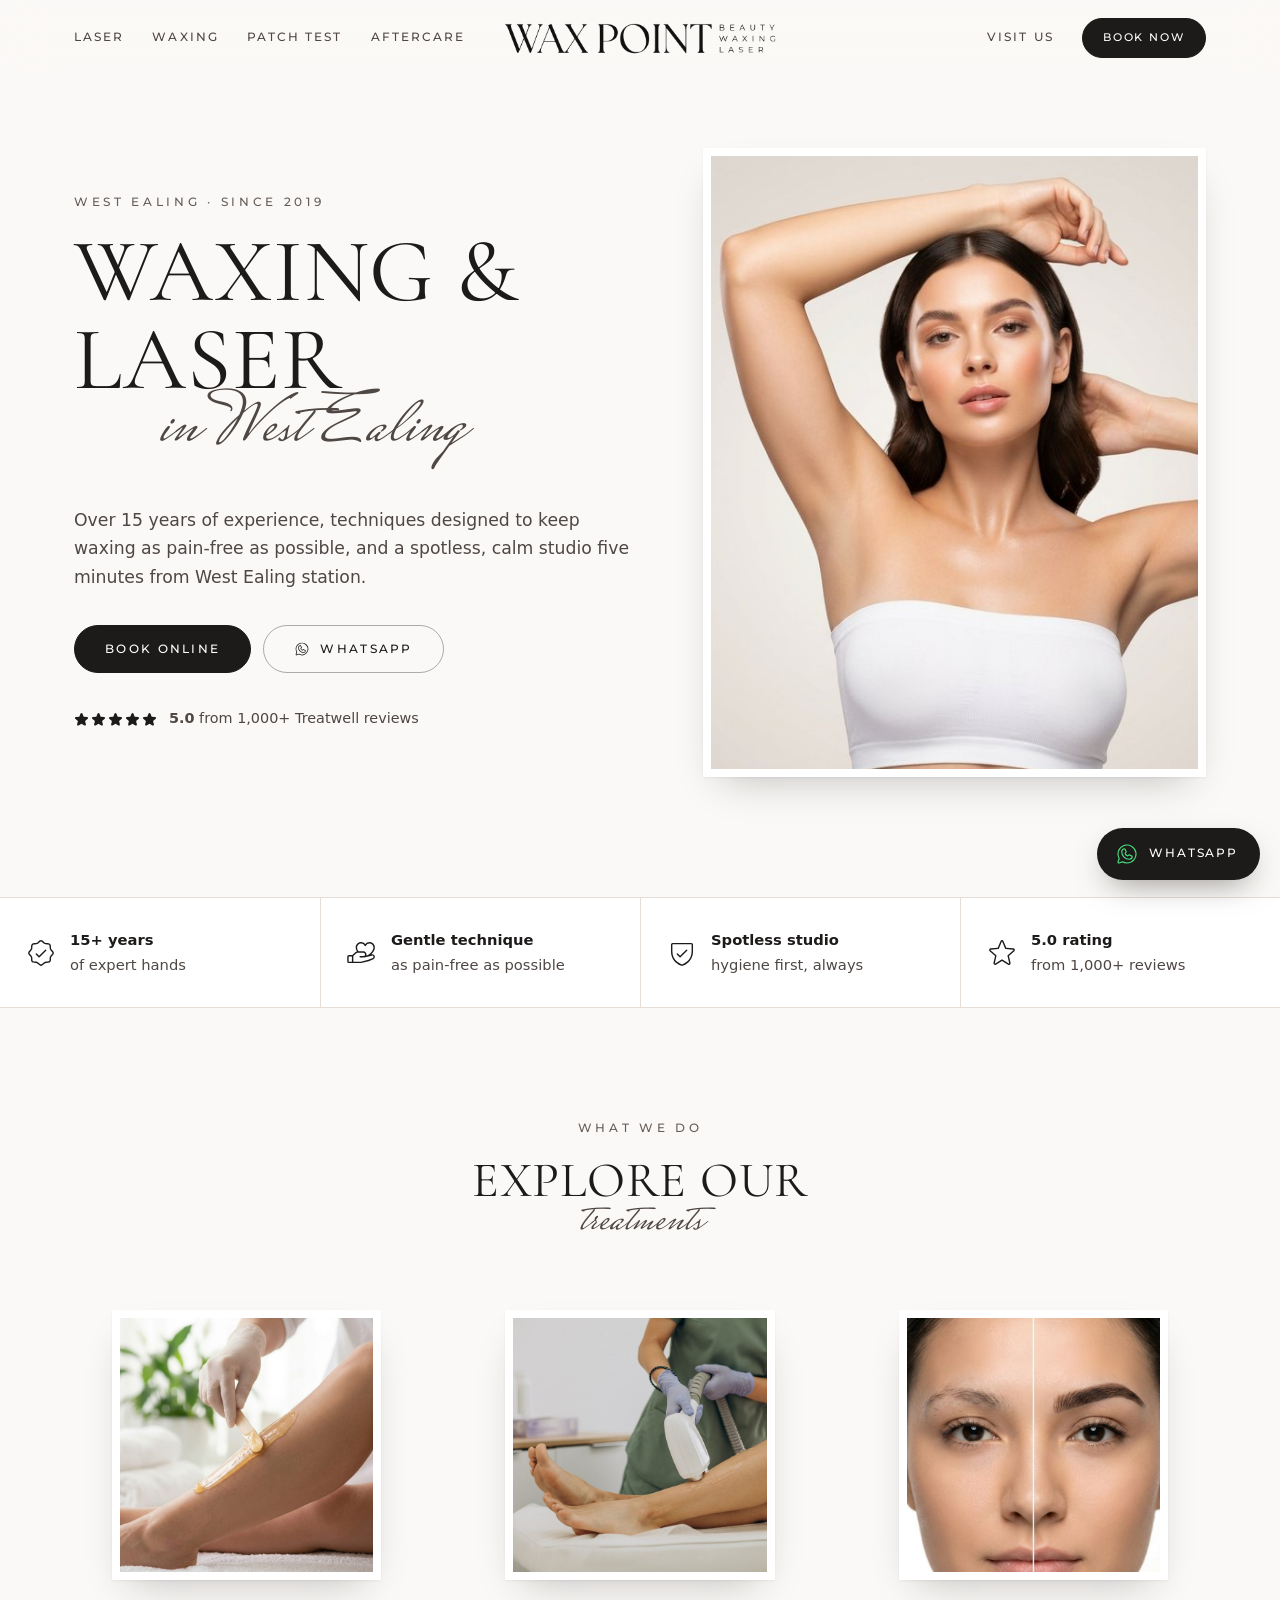
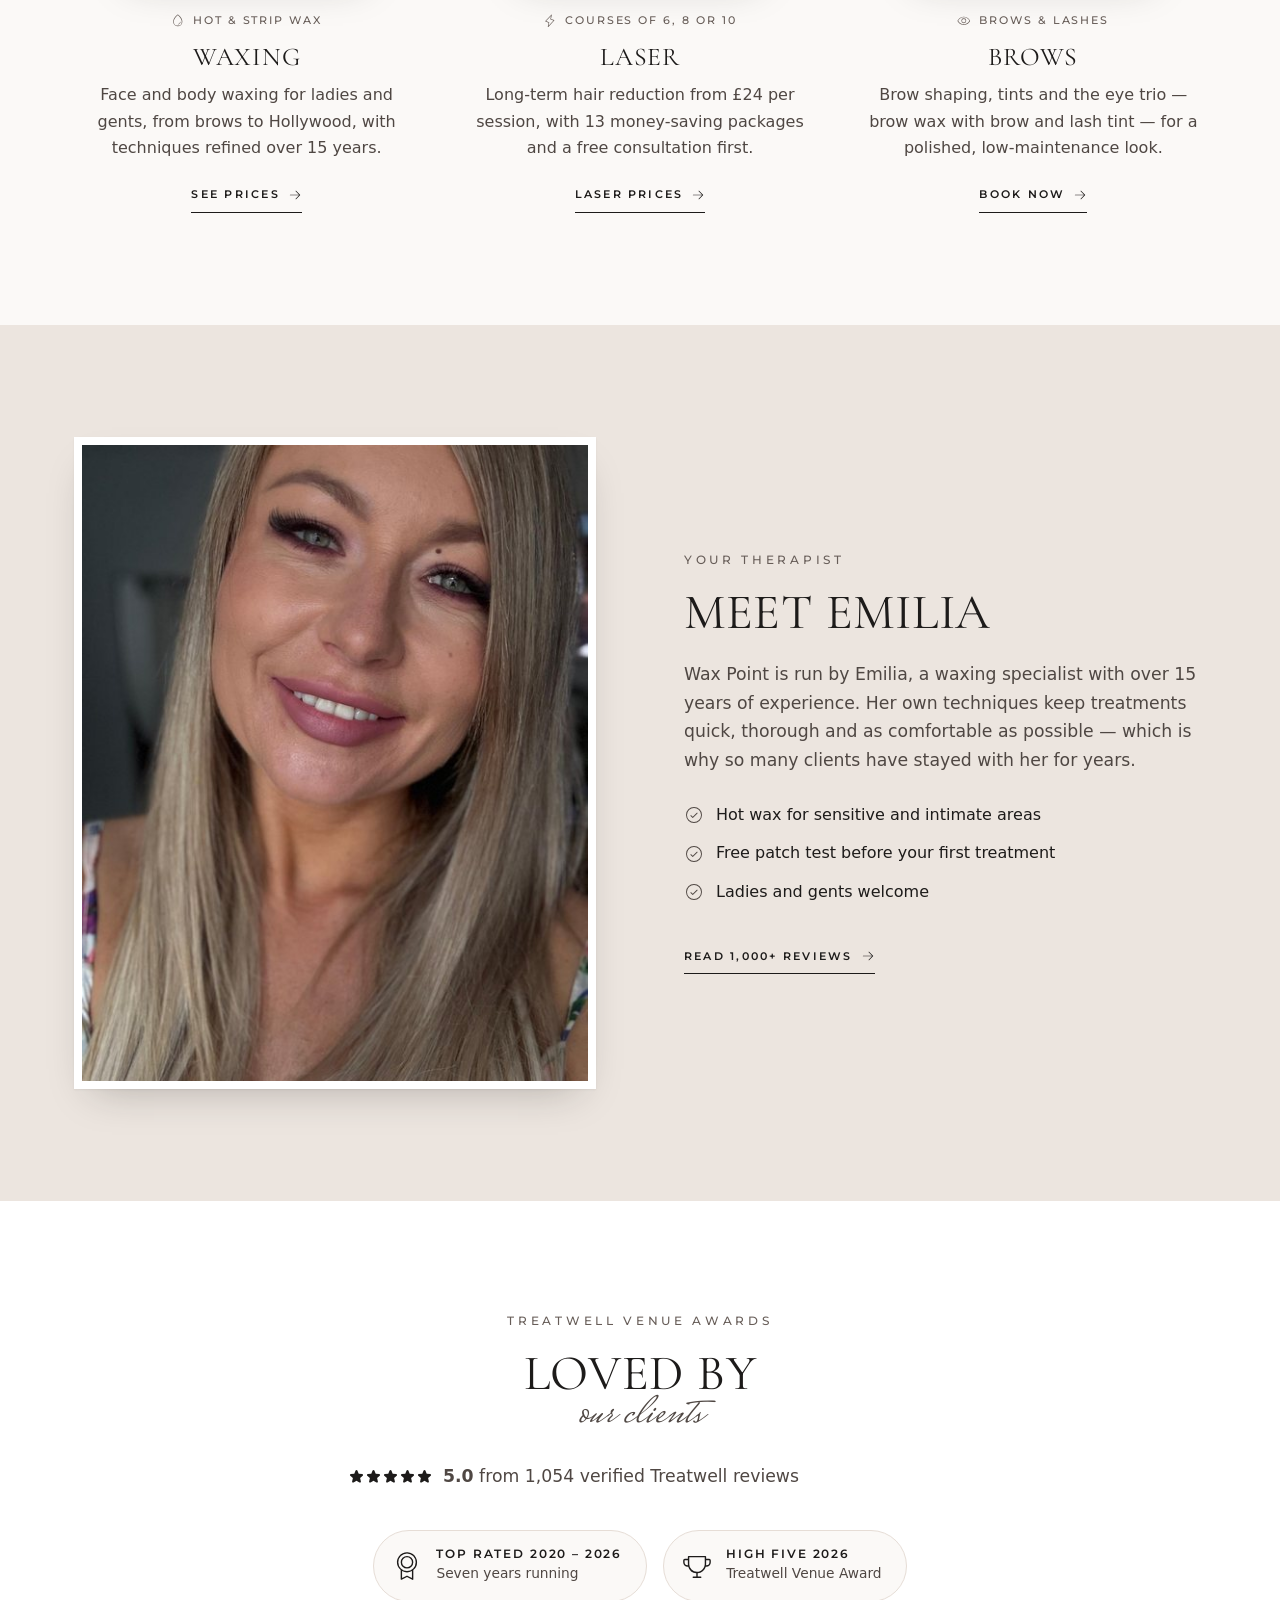
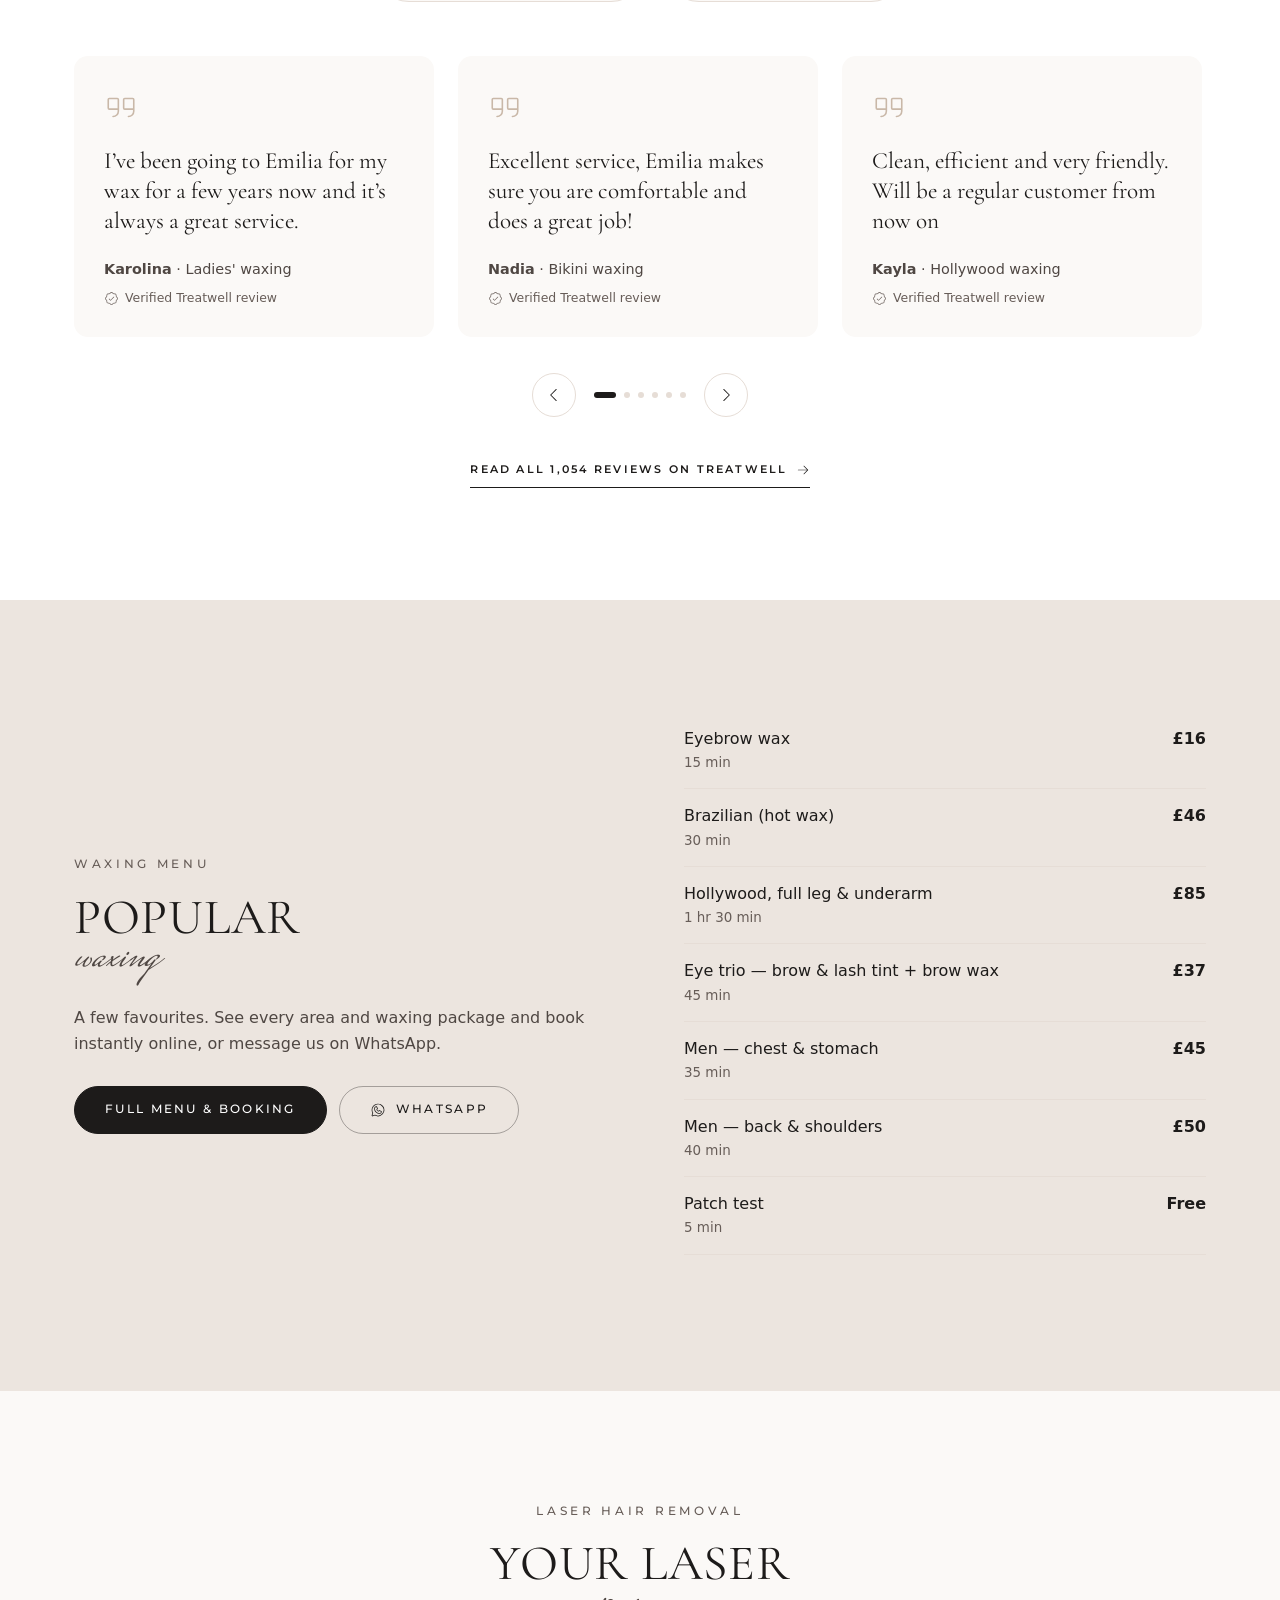
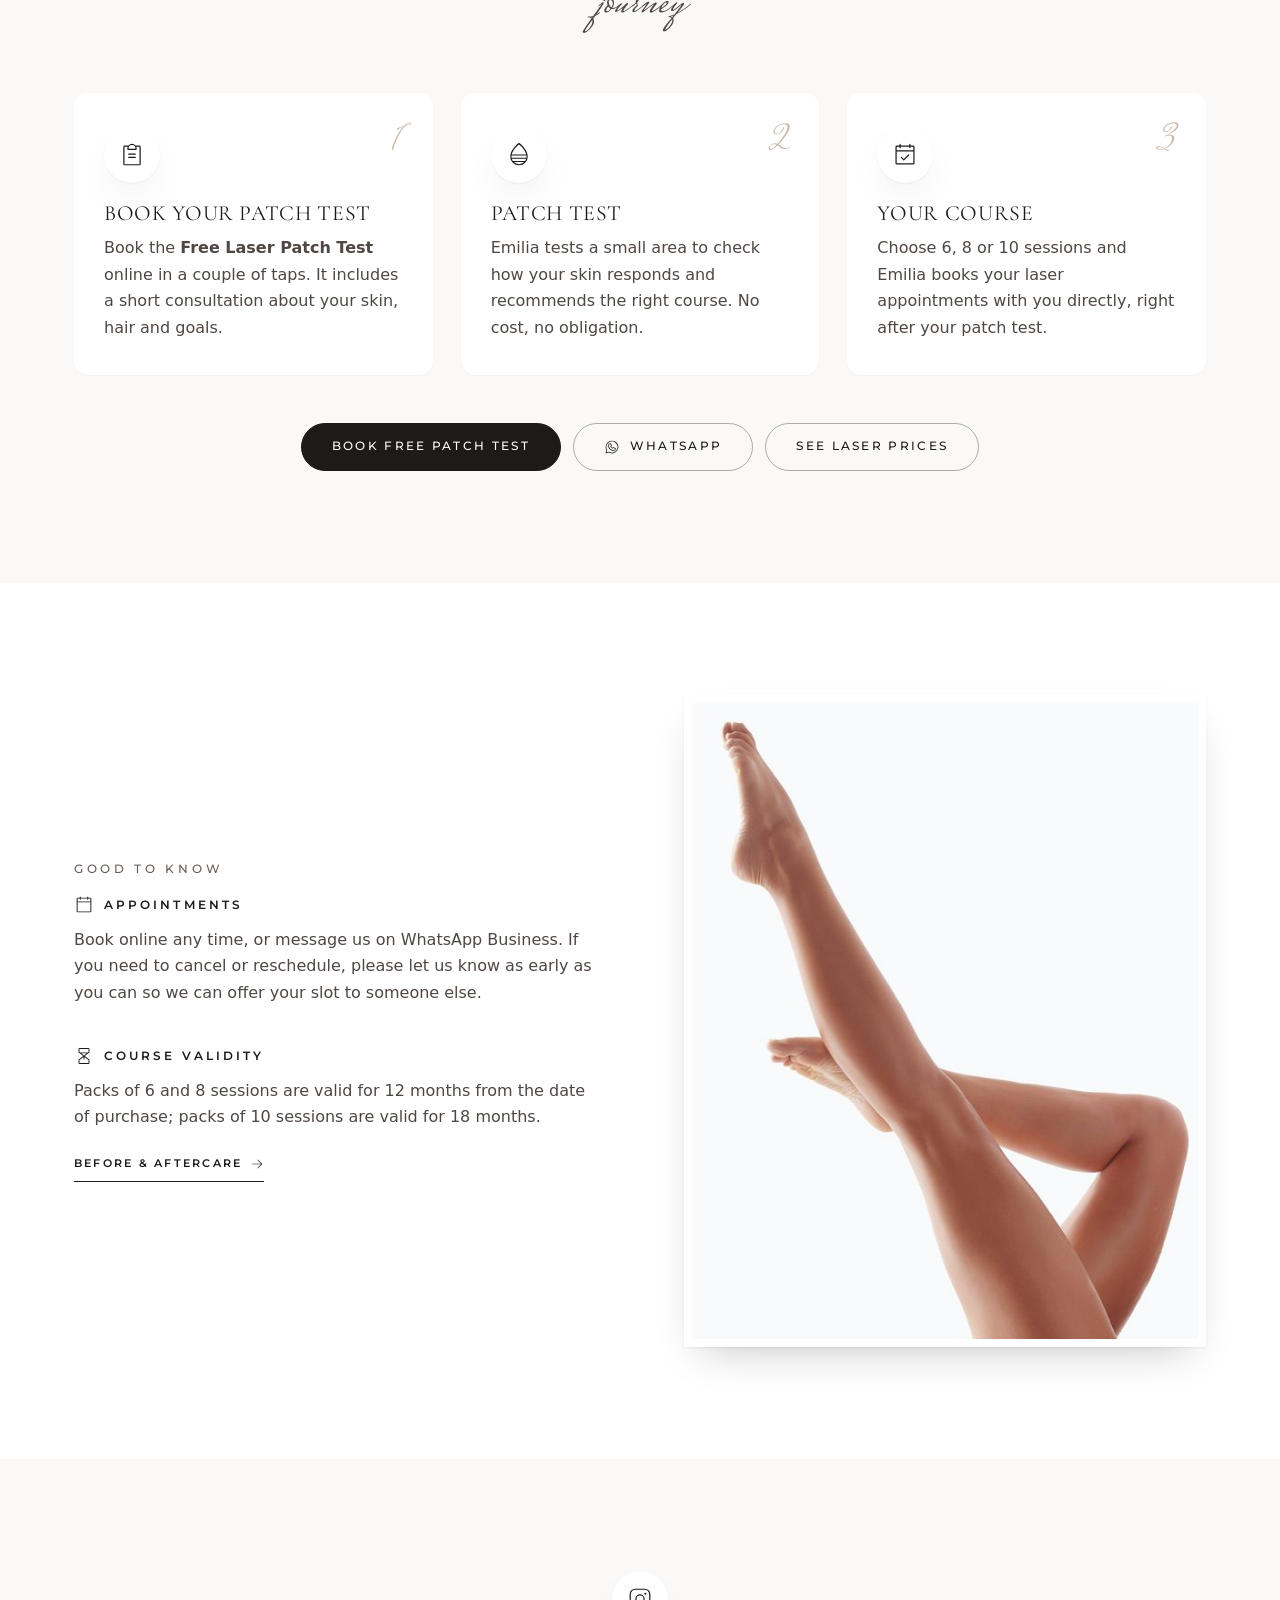
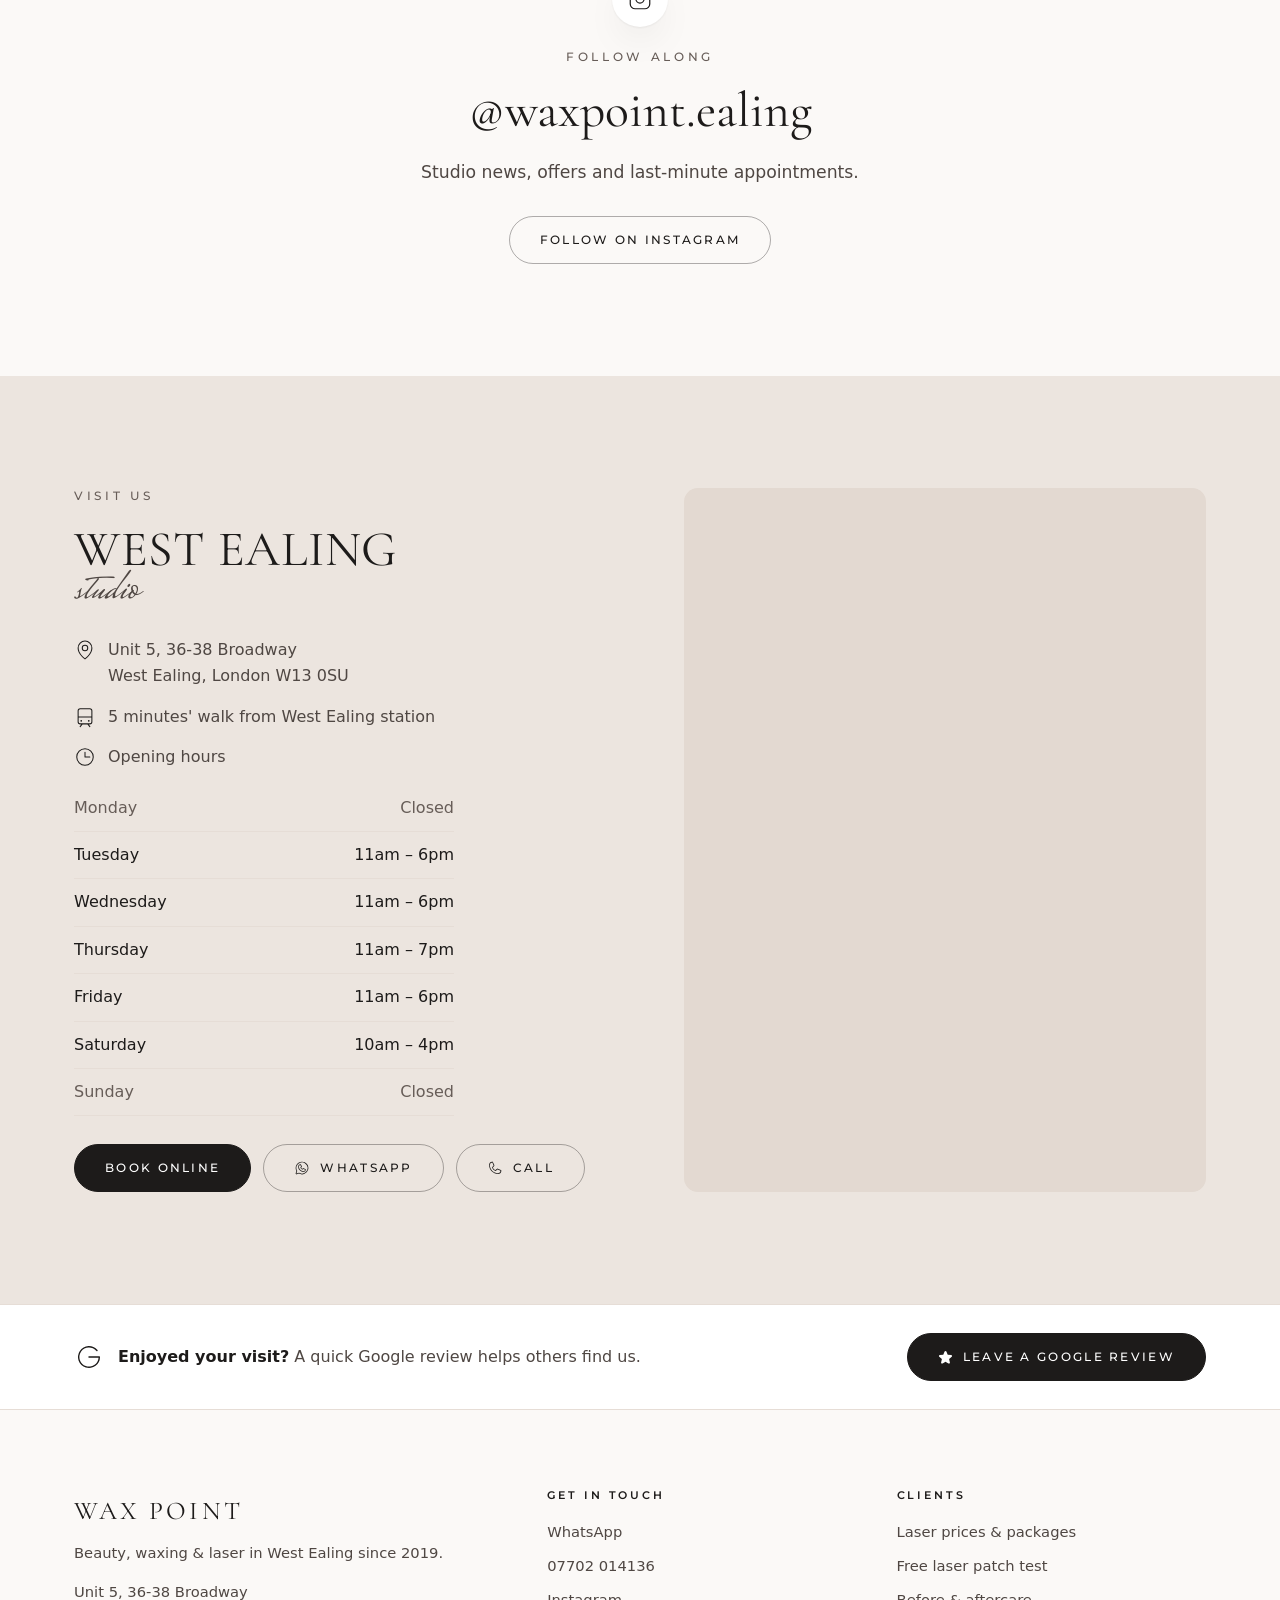
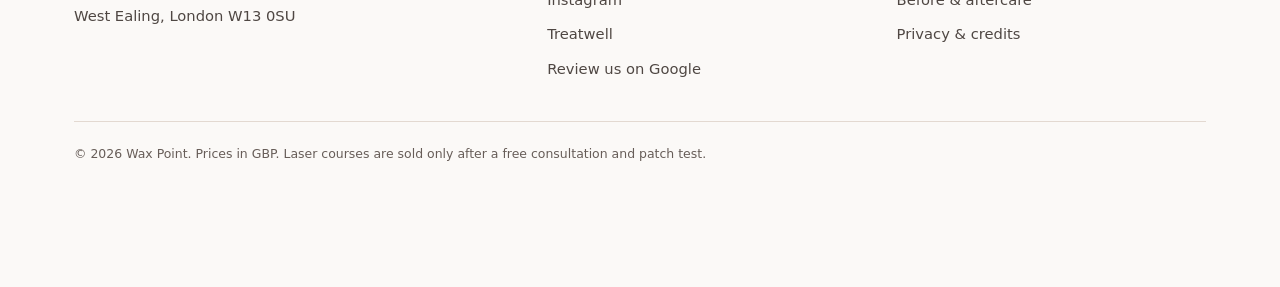
==== commit da2d3f2c: "Instagram: waxpoint.ealing Co-Authored-By: Claude Sonnet 5.5 <noreply@anthropic.com> Claude-Session:" ====
--- a/index.html
+++ b/index.html
@@ -17,7 +17,7 @@
 <link rel="preload" href="assets/fonts/cormorant-400.woff2" as="font" type="font/woff2" crossorigin>
 <link rel="stylesheet" href="assets/styles.css">
 <script>document.documentElement.classList.add("js")</script>
-<script type="application/ld+json">{"@context": "https://schema.org", "@type": "BeautySalon", "name": "Wax Point", "description": "Waxing and laser hair removal salon in West Ealing, London W13, for ladies and gents.", "foundingDate": "2019", "sameAs": ["https://www.instagram.com/waxpointealing/", "https://www.facebook.com/waxpointlondon/", "https://www.treatwell.co.uk/place/wax-point-1/"], "areaServed": [{"@type": "Place", "name": "West Ealing"}, {"@type": "Place", "name": "Ealing"}, {"@type": "Place", "name": "Ealing Broadway"}, {"@type": "Place", "name": "Hanwell"}, {"@type": "Place", "name": "Northfields"}, {"@type": "Place", "name": "Acton"}, {"@type": "Place", "name": "Greenford"}, {"@type": "Place", "name": "Southall"}], "knowsAbout": ["Waxing", "Hot wax", "Brazilian wax", "Hollywood wax", "Men's waxing", "Eyebrow wax", "Laser hair removal"], "hasOfferCatalog": {"@type": "OfferCatalog", "name": "Treatments", "itemListElement": [{"@type": "Offer", "itemOffered": {"@type": "Service", "name": "Waxing for ladies and gents"}}, {"@type": "Offer", "itemOffered": {"@type": "Service", "name": "Laser hair removal"}, "priceSpecification": {"@type": "PriceSpecification", "minPrice": 24, "priceCurrency": "GBP"}}, {"@type": "Offer", "itemOffered": {"@type": "Service", "name": "Free laser patch test"}, "price": 0, "priceCurrency": "GBP"}, {"@type": "Offer", "itemOffered": {"@type": "Service", "name": "Eyebrow wax and tint"}}]}, "image": "https://waxpoint.co.uk/assets/og-image.jpg", "logo": "https://waxpoint.co.uk/assets/icon-512.png", "url": "https://waxpoint.co.uk", "telephone": "+447702014136", "address": {"@type": "PostalAddress", "streetAddress": "Unit 5, 36-38 Broadway", "addressLocality": "London", "postalCode": "W13 0SU", "addressCountry": "GB"}, "geo": {"@type": "GeoCoordinates", "latitude": 51.5106891, "longitude": -0.321669}, "openingHoursSpecification": [{"@type": "OpeningHoursSpecification", "dayOfWeek": "Tuesday", "opens": "11:00", "closes": "18:00"}, {"@type": "OpeningHoursSpecification", "dayOfWeek": "Wednesday", "opens": "11:00", "closes": "18:00"}, {"@type": "OpeningHoursSpecification", "dayOfWeek": "Thursday", "opens": "11:00", "closes": "19:00"}, {"@type": "OpeningHoursSpecification", "dayOfWeek": "Friday", "opens": "11:00", "closes": "18:00"}, {"@type": "OpeningHoursSpecification", "dayOfWeek": "Saturday", "opens": "10:00", "closes": "16:00"}], "priceRange": "\u00a3\u00a3"}</script>
+<script type="application/ld+json">{"@context": "https://schema.org", "@type": "BeautySalon", "name": "Wax Point", "description": "Waxing and laser hair removal salon in West Ealing, London W13, for ladies and gents.", "foundingDate": "2019", "sameAs": ["https://www.instagram.com/waxpoint.ealing/", "https://www.facebook.com/waxpointlondon/", "https://www.treatwell.co.uk/place/wax-point-1/"], "areaServed": [{"@type": "Place", "name": "West Ealing"}, {"@type": "Place", "name": "Ealing"}, {"@type": "Place", "name": "Ealing Broadway"}, {"@type": "Place", "name": "Hanwell"}, {"@type": "Place", "name": "Northfields"}, {"@type": "Place", "name": "Acton"}, {"@type": "Place", "name": "Greenford"}, {"@type": "Place", "name": "Southall"}], "knowsAbout": ["Waxing", "Hot wax", "Brazilian wax", "Hollywood wax", "Men's waxing", "Eyebrow wax", "Laser hair removal"], "hasOfferCatalog": {"@type": "OfferCatalog", "name": "Treatments", "itemListElement": [{"@type": "Offer", "itemOffered": {"@type": "Service", "name": "Waxing for ladies and gents"}}, {"@type": "Offer", "itemOffered": {"@type": "Service", "name": "Laser hair removal"}, "priceSpecification": {"@type": "PriceSpecification", "minPrice": 24, "priceCurrency": "GBP"}}, {"@type": "Offer", "itemOffered": {"@type": "Service", "name": "Free laser patch test"}, "price": 0, "priceCurrency": "GBP"}, {"@type": "Offer", "itemOffered": {"@type": "Service", "name": "Eyebrow wax and tint"}}]}, "image": "https://waxpoint.co.uk/assets/og-image.jpg", "logo": "https://waxpoint.co.uk/assets/icon-512.png", "url": "https://waxpoint.co.uk", "telephone": "+447702014136", "address": {"@type": "PostalAddress", "streetAddress": "Unit 5, 36-38 Broadway", "addressLocality": "London", "postalCode": "W13 0SU", "addressCountry": "GB"}, "geo": {"@type": "GeoCoordinates", "latitude": 51.5106891, "longitude": -0.321669}, "openingHoursSpecification": [{"@type": "OpeningHoursSpecification", "dayOfWeek": "Tuesday", "opens": "11:00", "closes": "18:00"}, {"@type": "OpeningHoursSpecification", "dayOfWeek": "Wednesday", "opens": "11:00", "closes": "18:00"}, {"@type": "OpeningHoursSpecification", "dayOfWeek": "Thursday", "opens": "11:00", "closes": "19:00"}, {"@type": "OpeningHoursSpecification", "dayOfWeek": "Friday", "opens": "11:00", "closes": "18:00"}, {"@type": "OpeningHoursSpecification", "dayOfWeek": "Saturday", "opens": "10:00", "closes": "16:00"}], "priceRange": "\u00a3\u00a3"}</script>
 </head>
 <body>
 <a class="skip" href="#main">Skip to content</a>
@@ -174,7 +174,7 @@
   <div class="wrap reveal">
     <div class="ico-badge"><svg aria-hidden="true" focusable="false" class="ico" xmlns="http://www.w3.org/2000/svg" viewBox="0 0 256 256" fill="currentColor"><path d="M128,82a46,46,0,1,0,46,46A46.06,46.06,0,0,0,128,82Zm0,80a34,34,0,1,1,34-34A34,34,0,0,1,128,162ZM176,26H80A54.06,54.06,0,0,0,26,80v96a54.06,54.06,0,0,0,54,54h96a54.06,54.06,0,0,0,54-54V80A54.06,54.06,0,0,0,176,26Zm42,150a42,42,0,0,1-42,42H80a42,42,0,0,1-42-42V80A42,42,0,0,1,80,38h96a42,42,0,0,1,42,42ZM190,76a10,10,0,1,1-10-10A10,10,0,0,1,190,76Z"/></svg></div>
     <span class="eyebrow">Follow along</span>
-    <h2>@waxpointealing</h2>
+    <h2>@waxpoint.ealing</h2>
     <p class="lead center" style="margin:0 auto 30px">Studio news, offers and last-minute appointments.</p>
     <a class="btn ghost" data-link="instagram" href="#">Follow on Instagram</a>
   </div>
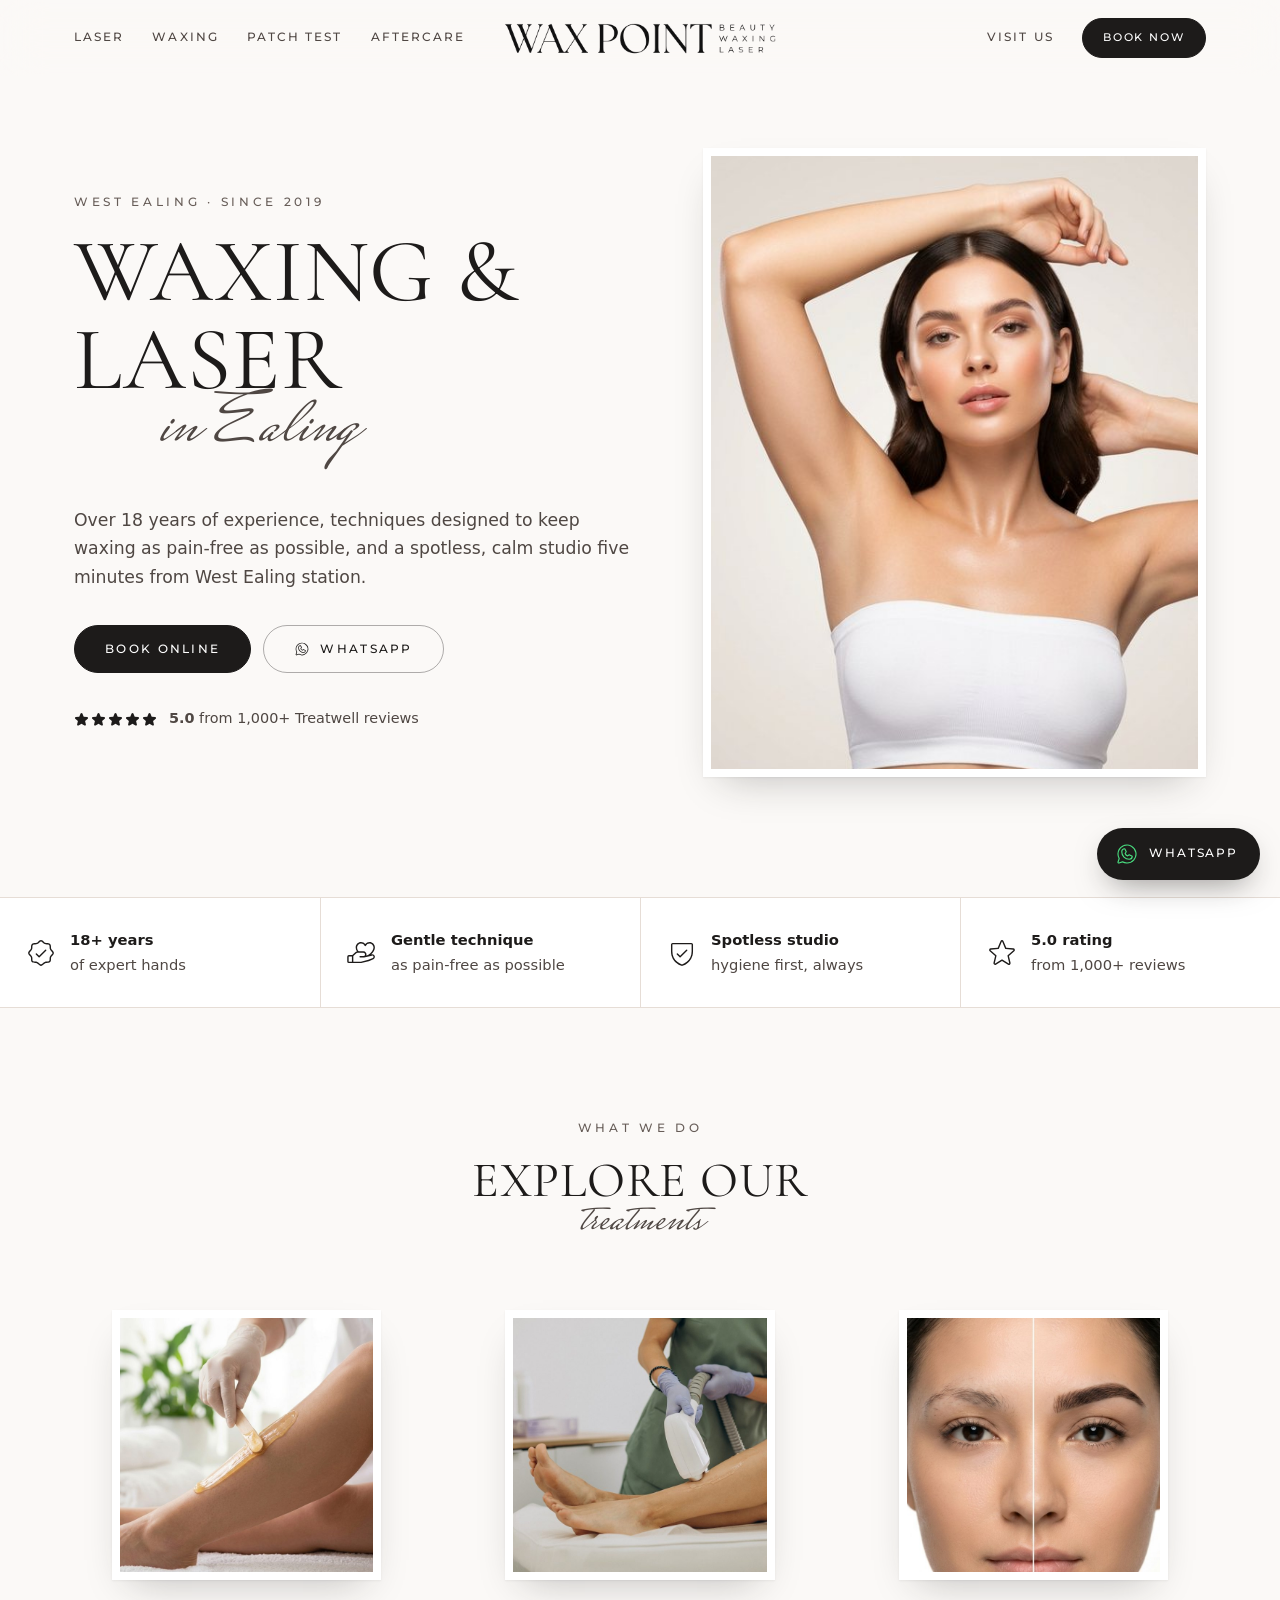
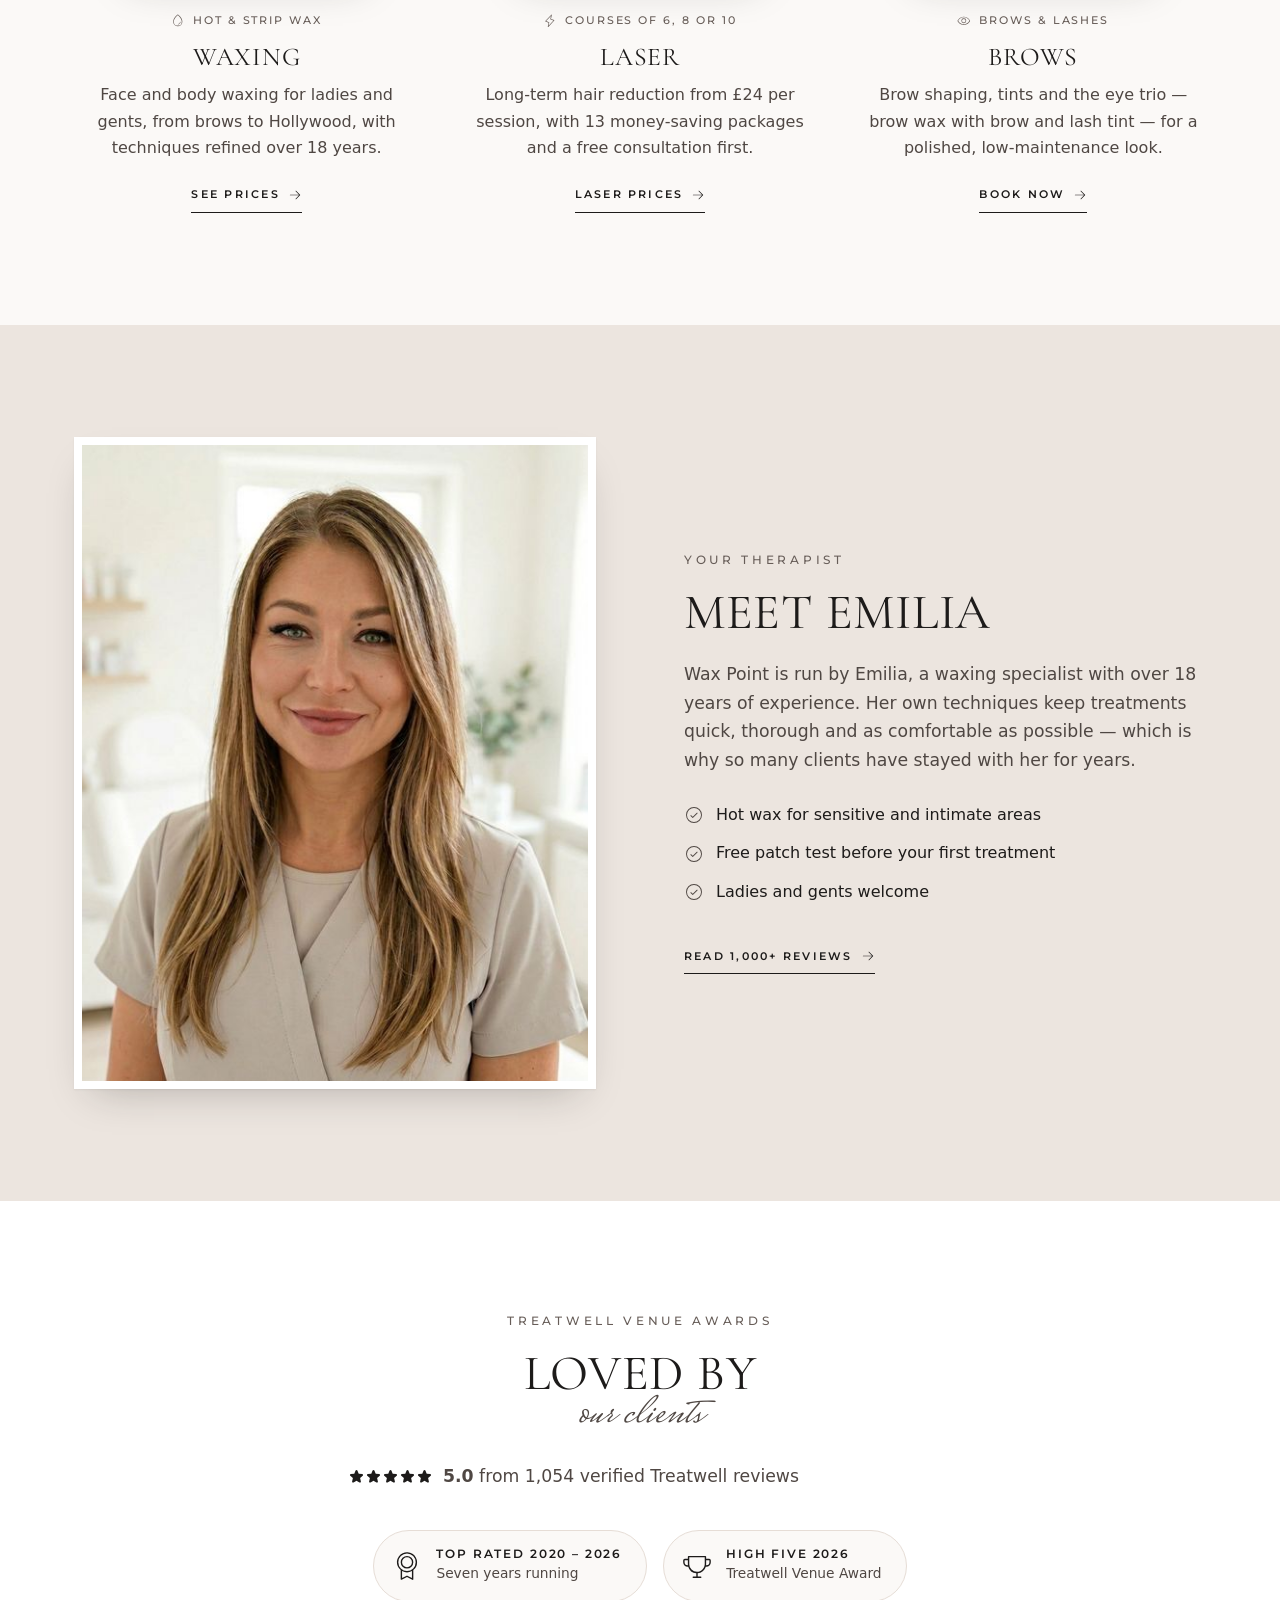
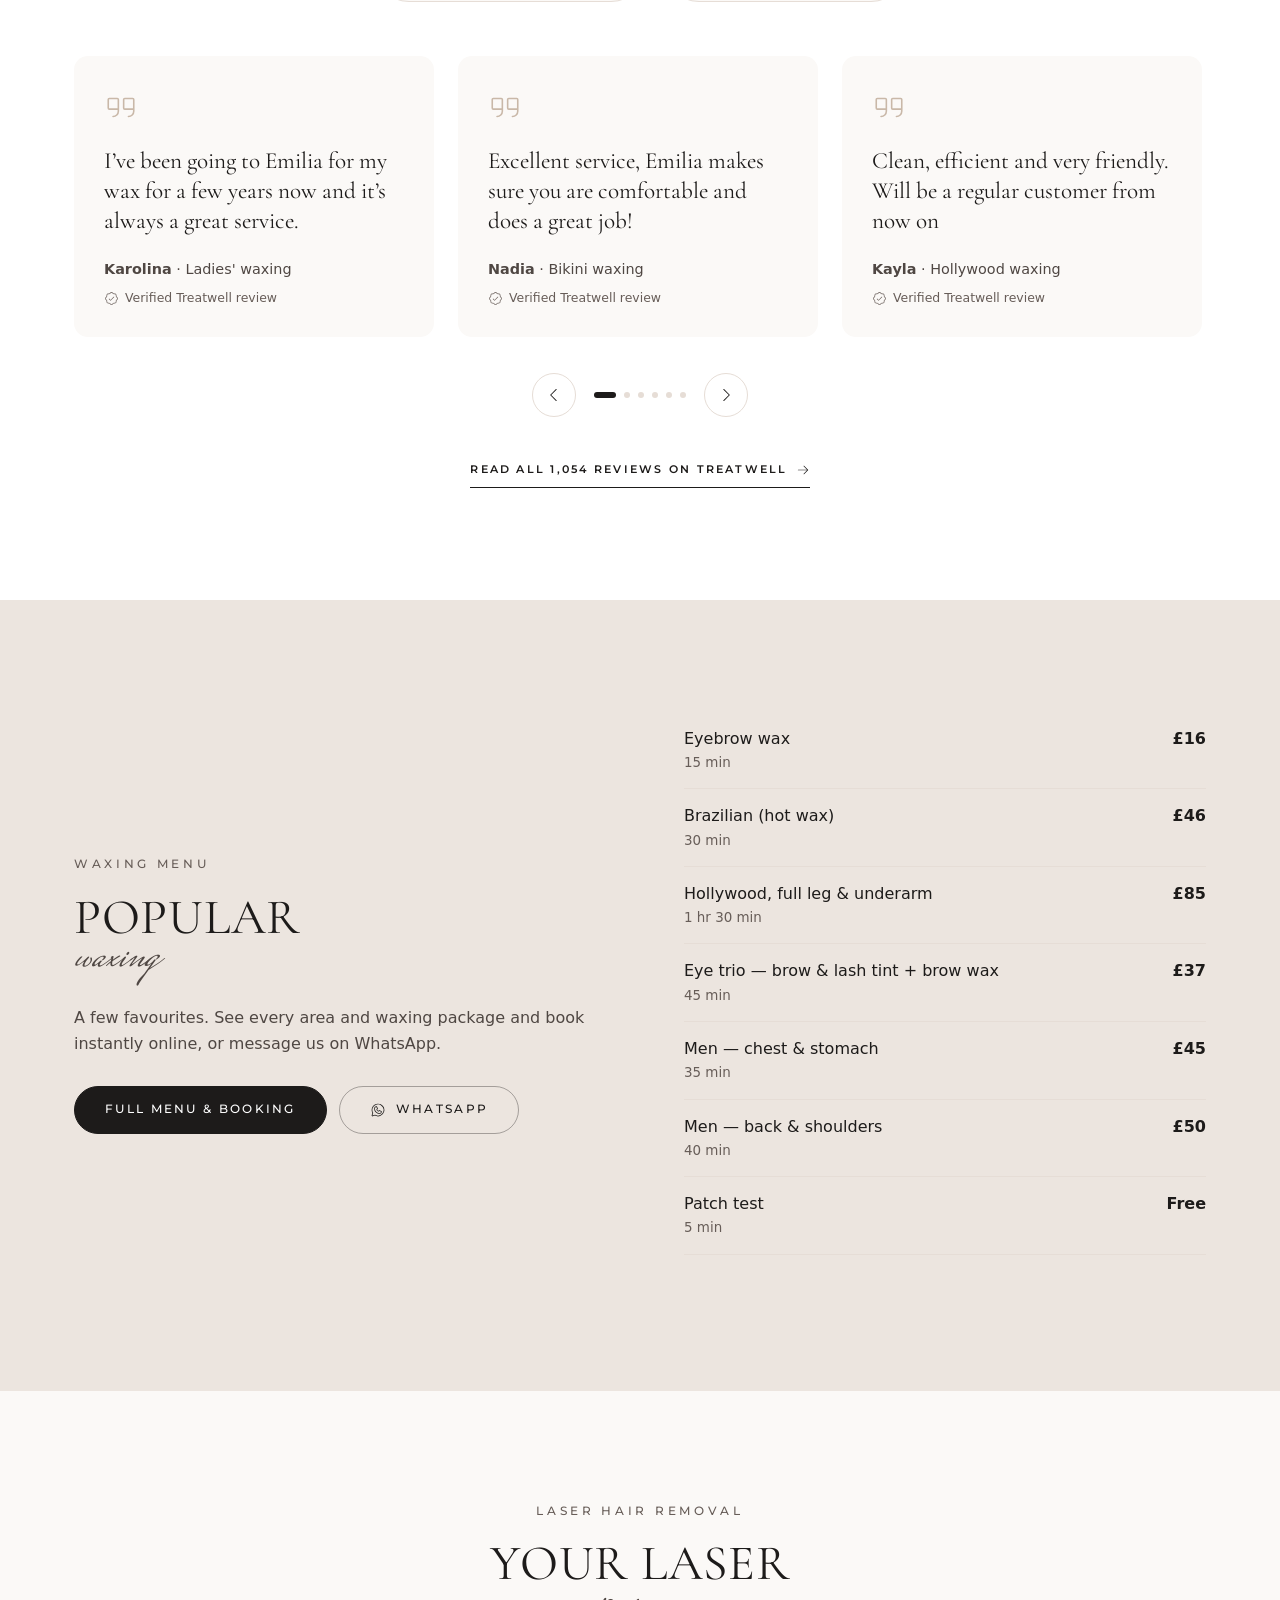
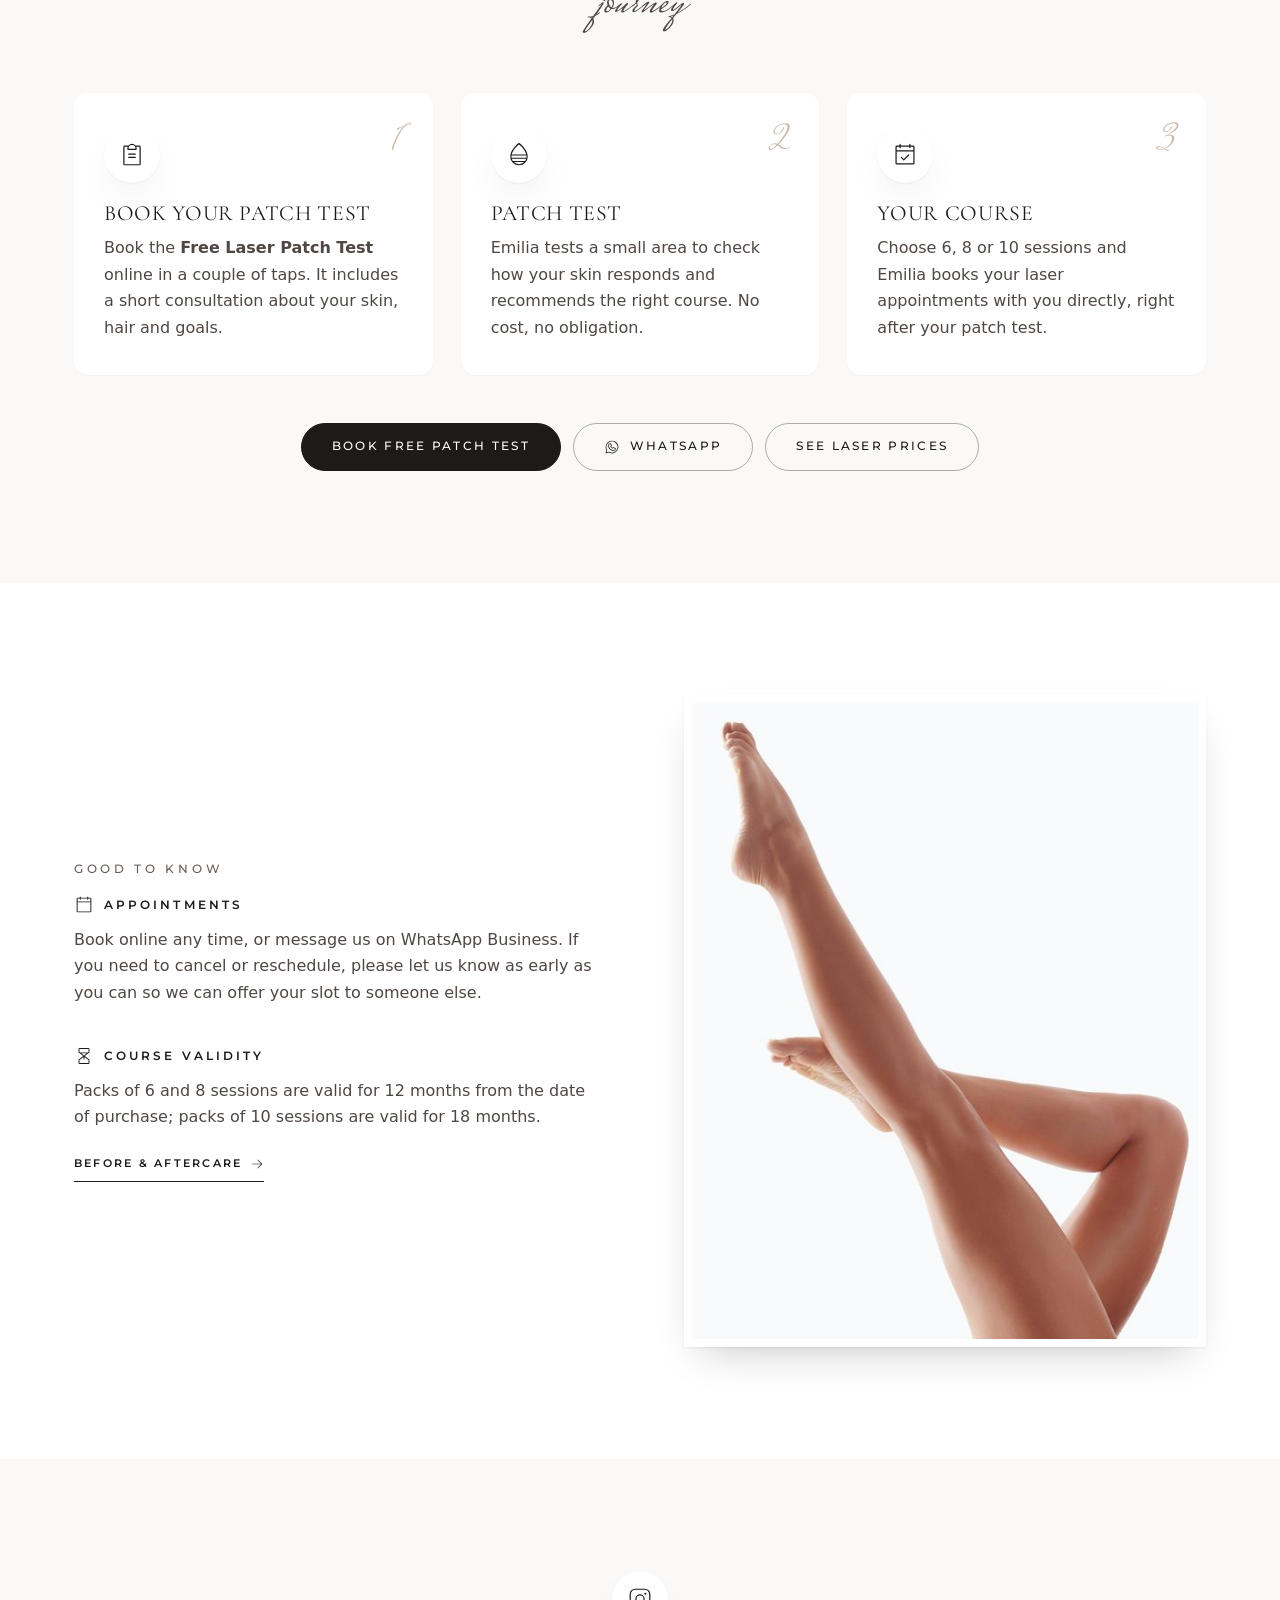
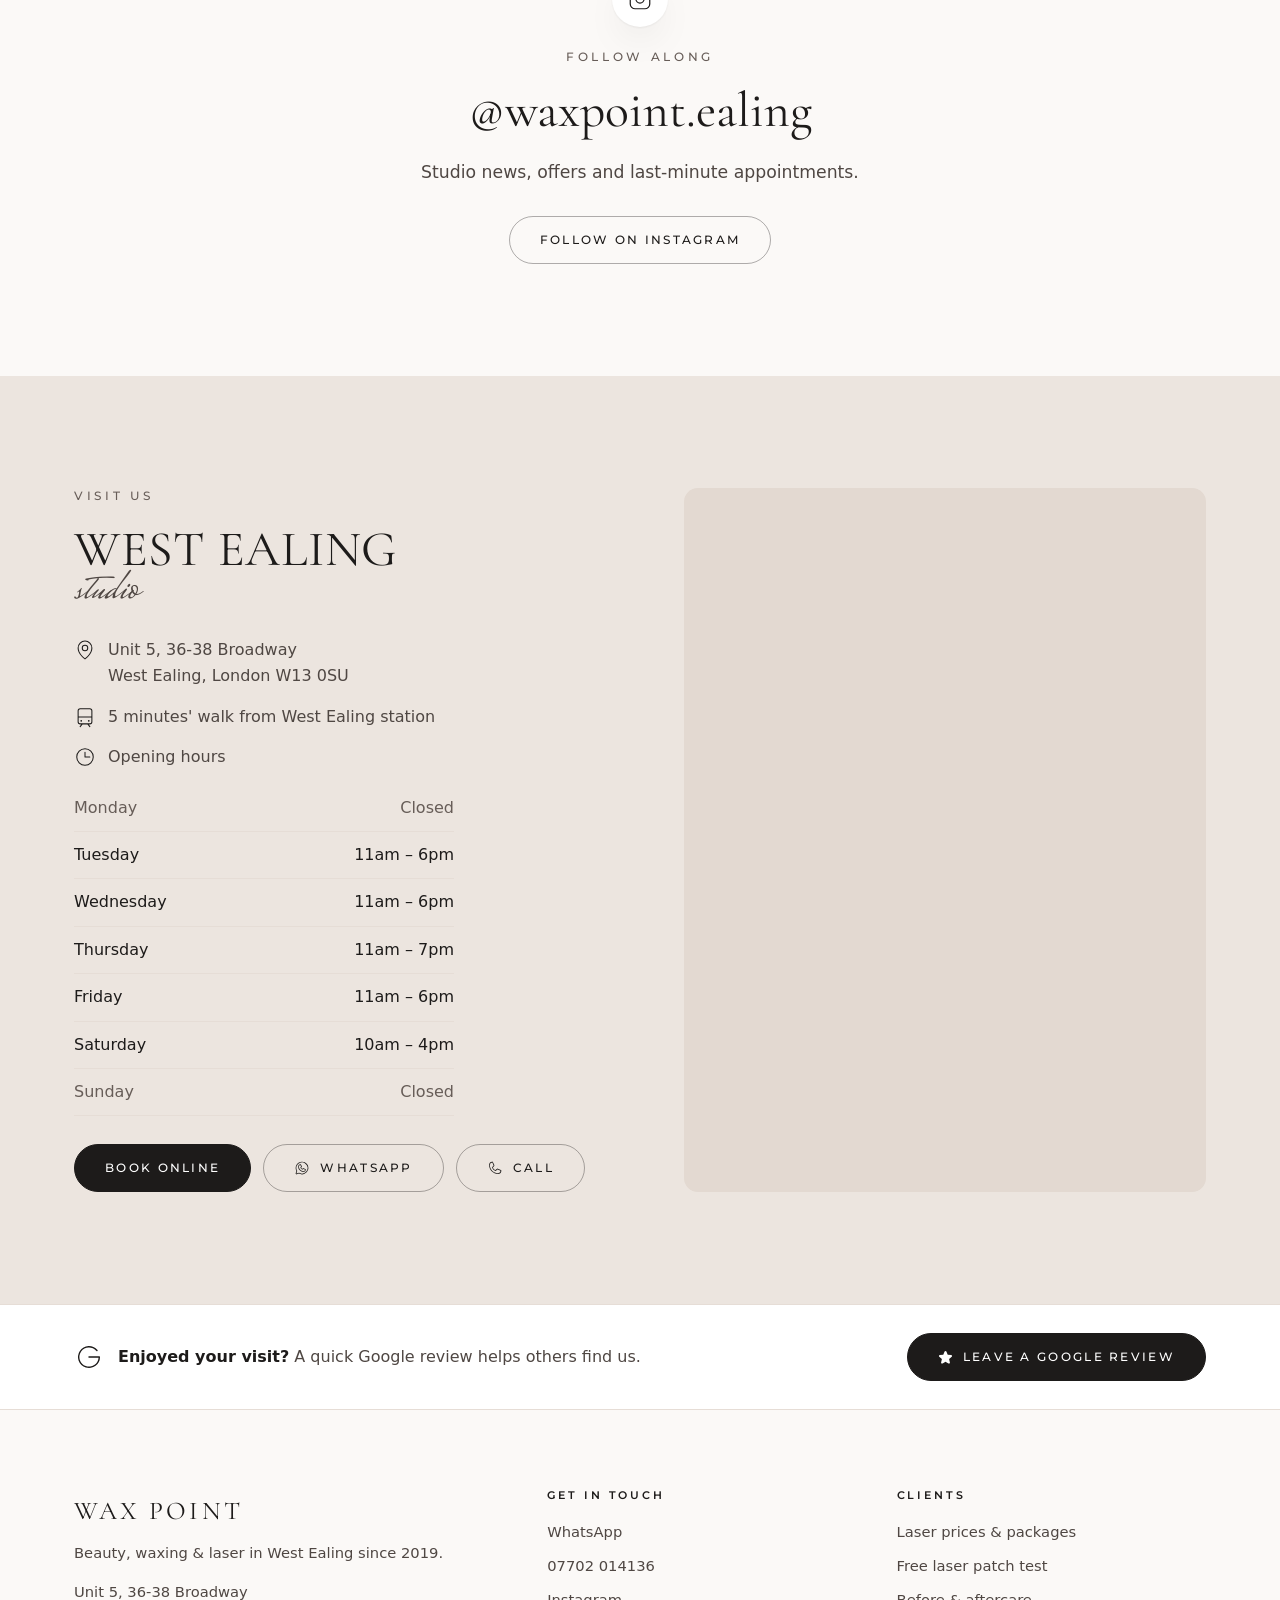
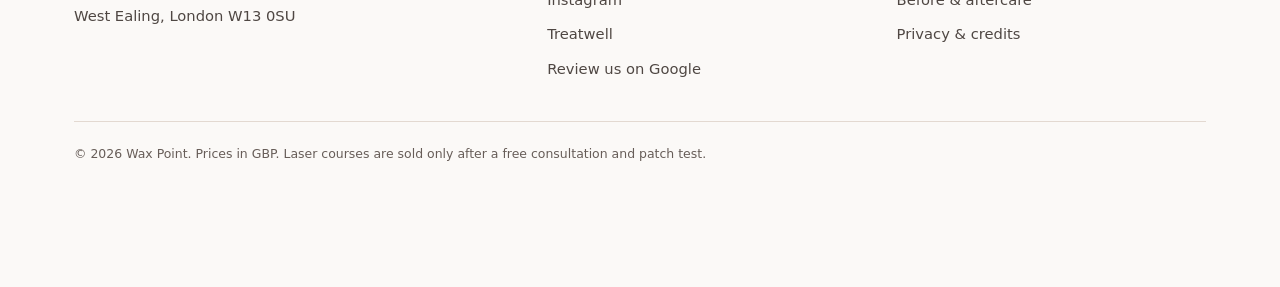
==== commit ee046702: "Meet Emilia: professional portrait; H1 'in Ealing'; 18+ years of experience Co-Authored-By: Claude S" ====
--- a/index.html
+++ b/index.html
@@ -38,8 +38,8 @@
   <div class="wrap split">
     <div class="reveal">
       <span class="eyebrow">West Ealing · Since 2019</span>
-      <h1 class="display">Waxing &amp; laser<span class="script">in West Ealing</span></h1>
-      <p class="lead">Over 15 years of experience, techniques designed to keep waxing as pain-free as possible, and a spotless, calm studio five minutes from West Ealing station.</p>
+      <h1 class="display">Waxing &amp; laser<span class="script">in Ealing</span></h1>
+      <p class="lead">Over 18 years of experience, techniques designed to keep waxing as pain-free as possible, and a spotless, calm studio five minutes from West Ealing station.</p>
       <div class="btn-row">
         <a class="btn" data-link="book" href="#">Book online</a>
         <a class="btn ghost" data-link="whatsapp" href="#"><svg aria-hidden="true" focusable="false" class="ico" xmlns="http://www.w3.org/2000/svg" viewBox="0 0 256 256" fill="currentColor"><path d="M186.68,146.63l-32-16a6,6,0,0,0-6,.38L133,141.46A42.49,42.49,0,0,1,114.54,123L125,107.33a6,6,0,0,0,.38-6l-16-32A6,6,0,0,0,104,66a38,38,0,0,0-38,38,86.1,86.1,0,0,0,86,86,38,38,0,0,0,38-38A6,6,0,0,0,186.68,146.63ZM152,178a74.09,74.09,0,0,1-74-74,26,26,0,0,1,22.42-25.75l12.66,25.32-10.39,15.58a6,6,0,0,0-.54,5.63,54.43,54.43,0,0,0,29.07,29.07,6,6,0,0,0,5.63-.54l15.58-10.39,25.32,12.66A26,26,0,0,1,152,178ZM128,26A102,102,0,0,0,38.35,176.69L26.73,211.56a14,14,0,0,0,17.71,17.71l34.87-11.62A102,102,0,1,0,128,26Zm0,192a90,90,0,0,1-45.06-12.08,6.09,6.09,0,0,0-3-.81,6.2,6.2,0,0,0-1.9.31L40.65,217.88a2,2,0,0,1-2.53-2.53L50.58,178a6,6,0,0,0-.5-4.91A90,90,0,1,1,128,218Z"/></svg> WhatsApp</a>
@@ -53,7 +53,7 @@
 </section>
 
 <div class="values">
-  <div><svg aria-hidden="true" focusable="false" class="ico" xmlns="http://www.w3.org/2000/svg" viewBox="0 0 256 256" fill="currentColor"><path d="M224.42,104.2c-3.9-4.07-7.93-8.27-9.55-12.18-1.5-3.63-1.58-9-1.67-14.68-.14-9.38-.3-20-7.42-27.12S188,42.94,178.66,42.8c-5.68-.09-11-.17-14.68-1.67-3.91-1.62-8.11-5.65-12.18-9.55C145.16,25.22,137.64,18,128,18s-17.16,7.22-23.8,13.58c-4.07,3.9-8.27,7.93-12.18,9.55-3.63,1.5-9,1.58-14.68,1.67-9.38.14-20,.3-27.12,7.42S42.94,68,42.8,77.34c-.09,5.68-.17,11-1.67,14.68-1.62,3.91-5.65,8.11-9.55,12.18C25.22,110.84,18,118.36,18,128s7.22,17.16,13.58,23.8c3.9,4.07,7.93,8.27,9.55,12.18,1.5,3.63,1.58,9,1.67,14.68.14,9.38.3,20,7.42,27.12S68,213.06,77.34,213.2c5.68.09,11,.17,14.68,1.67,3.91,1.62,8.11,5.65,12.18,9.55C110.84,230.78,118.36,238,128,238s17.16-7.22,23.8-13.58c4.07-3.9,8.27-7.93,12.18-9.55,3.63-1.5,9-1.58,14.68-1.67,9.38-.14,20-.3,27.12-7.42s7.28-17.74,7.42-27.12c.09-5.68.17-11,1.67-14.68,1.62-3.91,5.65-8.11,9.55-12.18C230.78,145.16,238,137.64,238,128S230.78,110.84,224.42,104.2Zm-8.66,39.3c-4.67,4.86-9.5,9.9-12,15.9-2.38,5.74-2.48,12.52-2.58,19.08-.11,7.44-.23,15.14-3.9,18.82s-11.38,3.79-18.82,3.9c-6.56.1-13.34.2-19.08,2.58-6,2.48-11,7.31-15.91,12-5.25,5-10.68,10.24-15.49,10.24s-10.24-5.21-15.5-10.24c-4.86-4.67-9.9-9.5-15.9-12-5.74-2.38-12.52-2.48-19.08-2.58-7.44-.11-15.14-.23-18.82-3.9s-3.79-11.38-3.9-18.82c-.1-6.56-.2-13.34-2.58-19.08-2.48-6-7.31-11-12-15.91C35.21,138.24,30,132.81,30,128s5.21-10.24,10.24-15.5c4.67-4.86,9.5-9.9,12-15.9,2.38-5.74,2.48-12.52,2.58-19.08.11-7.44.23-15.14,3.9-18.82s11.38-3.79,18.82-3.9c6.56-.1,13.34-.2,19.08-2.58,6-2.48,11-7.31,15.91-12C117.76,35.21,123.19,30,128,30s10.24,5.21,15.5,10.24c4.86,4.67,9.9,9.5,15.9,12,5.74,2.38,12.52,2.48,19.08,2.58,7.44.11,15.14.23,18.82,3.9s3.79,11.38,3.9,18.82c.1,6.56.2,13.34,2.58,19.08,2.48,6,7.31,11,12,15.91,5,5.25,10.24,10.68,10.24,15.49S220.79,138.24,215.76,143.5ZM172.24,99.76a6,6,0,0,1,0,8.48l-56,56a6,6,0,0,1-8.48,0l-24-24a6,6,0,0,1,8.48-8.48L112,151.51l51.76-51.75A6,6,0,0,1,172.24,99.76Z"/></svg><span><strong>15+ years</strong>of expert hands</span></div>
+  <div><svg aria-hidden="true" focusable="false" class="ico" xmlns="http://www.w3.org/2000/svg" viewBox="0 0 256 256" fill="currentColor"><path d="M224.42,104.2c-3.9-4.07-7.93-8.27-9.55-12.18-1.5-3.63-1.58-9-1.67-14.68-.14-9.38-.3-20-7.42-27.12S188,42.94,178.66,42.8c-5.68-.09-11-.17-14.68-1.67-3.91-1.62-8.11-5.65-12.18-9.55C145.16,25.22,137.64,18,128,18s-17.16,7.22-23.8,13.58c-4.07,3.9-8.27,7.93-12.18,9.55-3.63,1.5-9,1.58-14.68,1.67-9.38.14-20,.3-27.12,7.42S42.94,68,42.8,77.34c-.09,5.68-.17,11-1.67,14.68-1.62,3.91-5.65,8.11-9.55,12.18C25.22,110.84,18,118.36,18,128s7.22,17.16,13.58,23.8c3.9,4.07,7.93,8.27,9.55,12.18,1.5,3.63,1.58,9,1.67,14.68.14,9.38.3,20,7.42,27.12S68,213.06,77.34,213.2c5.68.09,11,.17,14.68,1.67,3.91,1.62,8.11,5.65,12.18,9.55C110.84,230.78,118.36,238,128,238s17.16-7.22,23.8-13.58c4.07-3.9,8.27-7.93,12.18-9.55,3.63-1.5,9-1.58,14.68-1.67,9.38-.14,20-.3,27.12-7.42s7.28-17.74,7.42-27.12c.09-5.68.17-11,1.67-14.68,1.62-3.91,5.65-8.11,9.55-12.18C230.78,145.16,238,137.64,238,128S230.78,110.84,224.42,104.2Zm-8.66,39.3c-4.67,4.86-9.5,9.9-12,15.9-2.38,5.74-2.48,12.52-2.58,19.08-.11,7.44-.23,15.14-3.9,18.82s-11.38,3.79-18.82,3.9c-6.56.1-13.34.2-19.08,2.58-6,2.48-11,7.31-15.91,12-5.25,5-10.68,10.24-15.49,10.24s-10.24-5.21-15.5-10.24c-4.86-4.67-9.9-9.5-15.9-12-5.74-2.38-12.52-2.48-19.08-2.58-7.44-.11-15.14-.23-18.82-3.9s-3.79-11.38-3.9-18.82c-.1-6.56-.2-13.34-2.58-19.08-2.48-6-7.31-11-12-15.91C35.21,138.24,30,132.81,30,128s5.21-10.24,10.24-15.5c4.67-4.86,9.5-9.9,12-15.9,2.38-5.74,2.48-12.52,2.58-19.08.11-7.44.23-15.14,3.9-18.82s11.38-3.79,18.82-3.9c6.56-.1,13.34-.2,19.08-2.58,6-2.48,11-7.31,15.91-12C117.76,35.21,123.19,30,128,30s10.24,5.21,15.5,10.24c4.86,4.67,9.9,9.5,15.9,12,5.74,2.38,12.52,2.48,19.08,2.58,7.44.11,15.14.23,18.82,3.9s3.79,11.38,3.9,18.82c.1,6.56.2,13.34,2.58,19.08,2.48,6,7.31,11,12,15.91,5,5.25,10.24,10.68,10.24,15.49S220.79,138.24,215.76,143.5ZM172.24,99.76a6,6,0,0,1,0,8.48l-56,56a6,6,0,0,1-8.48,0l-24-24a6,6,0,0,1,8.48-8.48L112,151.51l51.76-51.75A6,6,0,0,1,172.24,99.76Z"/></svg><span><strong>18+ years</strong>of expert hands</span></div>
   <div><svg aria-hidden="true" focusable="false" class="ico" xmlns="http://www.w3.org/2000/svg" viewBox="0 0 256 256" fill="currentColor"><path d="M229.12,142.65a22.43,22.43,0,0,0-19.55-3.88l-4.32,1C227,119.55,238,99.51,238,80c0-25.36-20.39-46-45.46-46A45.51,45.51,0,0,0,156,52a45.51,45.51,0,0,0-36.54-18C94.39,34,74,54.64,74,80c0,11.38,3.63,22.49,11.29,34.36a29.73,29.73,0,0,0-16.56,8.43L45.52,146H16A14,14,0,0,0,2,160v40a14,14,0,0,0,14,14H120a6,6,0,0,0,1.46-.18l64-16a7.16,7.16,0,0,0,.89-.3L225.17,181l.33-.15a22.6,22.6,0,0,0,3.62-38.18ZM119.46,46a33.16,33.16,0,0,1,31,20.28,6,6,0,0,0,11.1,0,33.16,33.16,0,0,1,31-20.28C210.68,46,226,61.57,226,80c0,20.24-16.18,43-46.8,65.75l-14.87,3.42A26,26,0,0,0,140,114H99.67C90.36,101.67,86,90.81,86,80,86,61.57,101.32,46,119.46,46ZM14,200V160a2,2,0,0,1,2-2H42v44H16A2,2,0,0,1,14,200Zm206.28-30-38.2,16.27L119.26,202H54V154.49l23.21-23.22A17.88,17.88,0,0,1,89.94,126H140a14,14,0,0,1,0,28H112a6,6,0,0,0,0,12h32a6,6,0,0,0,1.34-.15l67-15.41.24-.06A10.6,10.6,0,0,1,220.28,170Z"/></svg><span><strong>Gentle technique</strong>as pain-free as possible</span></div>
   <div><svg aria-hidden="true" focusable="false" class="ico" xmlns="http://www.w3.org/2000/svg" viewBox="0 0 256 256" fill="currentColor"><path d="M208,42H48A14,14,0,0,0,34,56v56c0,51.94,25.12,83.4,46.2,100.64,22.73,18.6,45.27,24.89,46.22,25.15a6,6,0,0,0,3.16,0c.95-.26,23.49-6.55,46.22-25.15C196.88,195.4,222,163.94,222,112V56A14,14,0,0,0,208,42Zm2,70c0,37.76-13.94,68.39-41.44,91.06A131.17,131.17,0,0,1,128,225.72a130.94,130.94,0,0,1-40.56-22.66C59.94,180.39,46,149.76,46,112V56a2,2,0,0,1,2-2H208a2,2,0,0,1,2,2ZM172.24,99.76a6,6,0,0,1,0,8.48l-56,56a6,6,0,0,1-8.48,0l-24-24a6,6,0,0,1,8.48-8.48L112,151.51l51.76-51.75A6,6,0,0,1,172.24,99.76Z"/></svg><span><strong>Spotless studio</strong>hygiene first, always</span></div>
   <div><svg aria-hidden="true" focusable="false" class="ico" xmlns="http://www.w3.org/2000/svg" viewBox="0 0 256 256" fill="currentColor"><path d="M237.28,97.87A14.18,14.18,0,0,0,224.76,88l-60.25-4.87-23.22-56.2a14.37,14.37,0,0,0-26.58,0L91.49,83.11,31.24,88a14.18,14.18,0,0,0-12.52,9.89A14.43,14.43,0,0,0,23,113.32L69,152.93l-14,59.25a14.4,14.4,0,0,0,5.59,15,14.1,14.1,0,0,0,15.91.6L128,196.12l51.58,31.71a14.1,14.1,0,0,0,15.91-.6,14.4,14.4,0,0,0,5.59-15l-14-59.25L233,113.32A14.43,14.43,0,0,0,237.28,97.87Zm-12.14,6.37-48.69,42a6,6,0,0,0-1.92,5.92l14.88,62.79a2.35,2.35,0,0,1-.95,2.57,2.24,2.24,0,0,1-2.6.1L131.14,184a6,6,0,0,0-6.28,0L70.14,217.61a2.24,2.24,0,0,1-2.6-.1,2.35,2.35,0,0,1-1-2.57l14.88-62.79a6,6,0,0,0-1.92-5.92l-48.69-42a2.37,2.37,0,0,1-.73-2.65,2.28,2.28,0,0,1,2.07-1.65l63.92-5.16a6,6,0,0,0,5.06-3.69l24.63-59.6a2.35,2.35,0,0,1,4.38,0l24.63,59.6a6,6,0,0,0,5.06,3.69l63.92,5.16a2.28,2.28,0,0,1,2.07,1.65A2.37,2.37,0,0,1,225.14,104.24Z"/></svg><span><strong>5.0 rating</strong>from 1,000+ reviews</span></div>
@@ -70,7 +70,7 @@
         <div class="frame square"><img src="assets/photos/waxing-legs-sm.jpg" srcset="assets/photos/waxing-legs-sm.jpg 700w, assets/photos/waxing-legs.jpg 1400w" sizes="(max-width: 980px) 90vw, 420px" alt="Therapist applying warm wax to a client&#x27;s leg with a spatula" width="420" height="420" loading="lazy" decoding="async" style="object-position:50% 50%"></div>
         <span class="meta"><svg aria-hidden="true" focusable="false" class="ico" xmlns="http://www.w3.org/2000/svg" viewBox="0 0 256 256" fill="currentColor"><path d="M172.53,49.06a252.86,252.86,0,0,0-41.09-38,6,6,0,0,0-6.88,0,252.86,252.86,0,0,0-41.09,38C56.34,80.26,42,113.09,42,144a86,86,0,0,0,172,0C214,113.09,199.66,80.26,172.53,49.06ZM128,218a74.09,74.09,0,0,1-74-74c0-59.62,59-108.93,74-120.51C143,35.07,202,84.38,202,144A74.09,74.09,0,0,1,128,218Zm53.92-65A55.58,55.58,0,0,1,137,197.92a7,7,0,0,1-1,.08,6,6,0,0,1-1-11.92c17.38-2.92,32.13-17.68,35.08-35.08a6,6,0,1,1,11.84,2Z"/></svg> Hot &amp; strip wax</span>
         <h3>Waxing</h3>
-        <p>Face and body waxing for ladies and gents, from brows to Hollywood, with techniques refined over 15 years.</p>
+        <p>Face and body waxing for ladies and gents, from brows to Hollywood, with techniques refined over 18 years.</p>
         <a class="link" href="#waxing-menu">See prices <svg aria-hidden="true" focusable="false" class="ico" xmlns="http://www.w3.org/2000/svg" viewBox="0 0 256 256" fill="currentColor"><path d="M220.24,132.24l-72,72a6,6,0,0,1-8.48-8.48L201.51,134H40a6,6,0,0,1,0-12H201.51L139.76,60.24a6,6,0,0,1,8.48-8.48l72,72A6,6,0,0,1,220.24,132.24Z"/></svg></a>
       </article>
       <article class="card-t reveal">
@@ -99,7 +99,7 @@
     <div class="reveal">
       <span class="eyebrow">Your therapist</span>
       <h2>Meet Emilia</h2>
-      <p class="lead">Wax Point is run by Emilia, a waxing specialist with over 15 years of experience. Her own techniques keep treatments quick, thorough and as comfortable as possible — which is why so many clients have stayed with her for years.</p>
+      <p class="lead">Wax Point is run by Emilia, a waxing specialist with over 18 years of experience. Her own techniques keep treatments quick, thorough and as comfortable as possible — which is why so many clients have stayed with her for years.</p>
       <ul class="ico-list" style="margin:28px 0 34px">
         <li><svg aria-hidden="true" focusable="false" class="ico" xmlns="http://www.w3.org/2000/svg" viewBox="0 0 256 256" fill="currentColor"><path d="M172.24,99.76a6,6,0,0,1,0,8.48l-56,56a6,6,0,0,1-8.48,0l-24-24a6,6,0,0,1,8.48-8.48L112,151.51l51.76-51.75A6,6,0,0,1,172.24,99.76ZM230,128A102,102,0,1,1,128,26,102.12,102.12,0,0,1,230,128Zm-12,0a90,90,0,1,0-90,90A90.1,90.1,0,0,0,218,128Z"/></svg><span>Hot wax for sensitive and intimate areas</span></li>
         <li><svg aria-hidden="true" focusable="false" class="ico" xmlns="http://www.w3.org/2000/svg" viewBox="0 0 256 256" fill="currentColor"><path d="M172.24,99.76a6,6,0,0,1,0,8.48l-56,56a6,6,0,0,1-8.48,0l-24-24a6,6,0,0,1,8.48-8.48L112,151.51l51.76-51.75A6,6,0,0,1,172.24,99.76ZM230,128A102,102,0,1,1,128,26,102.12,102.12,0,0,1,230,128Zm-12,0a90,90,0,1,0-90,90A90.1,90.1,0,0,0,218,128Z"/></svg><span>Free patch test before your first treatment</span></li>
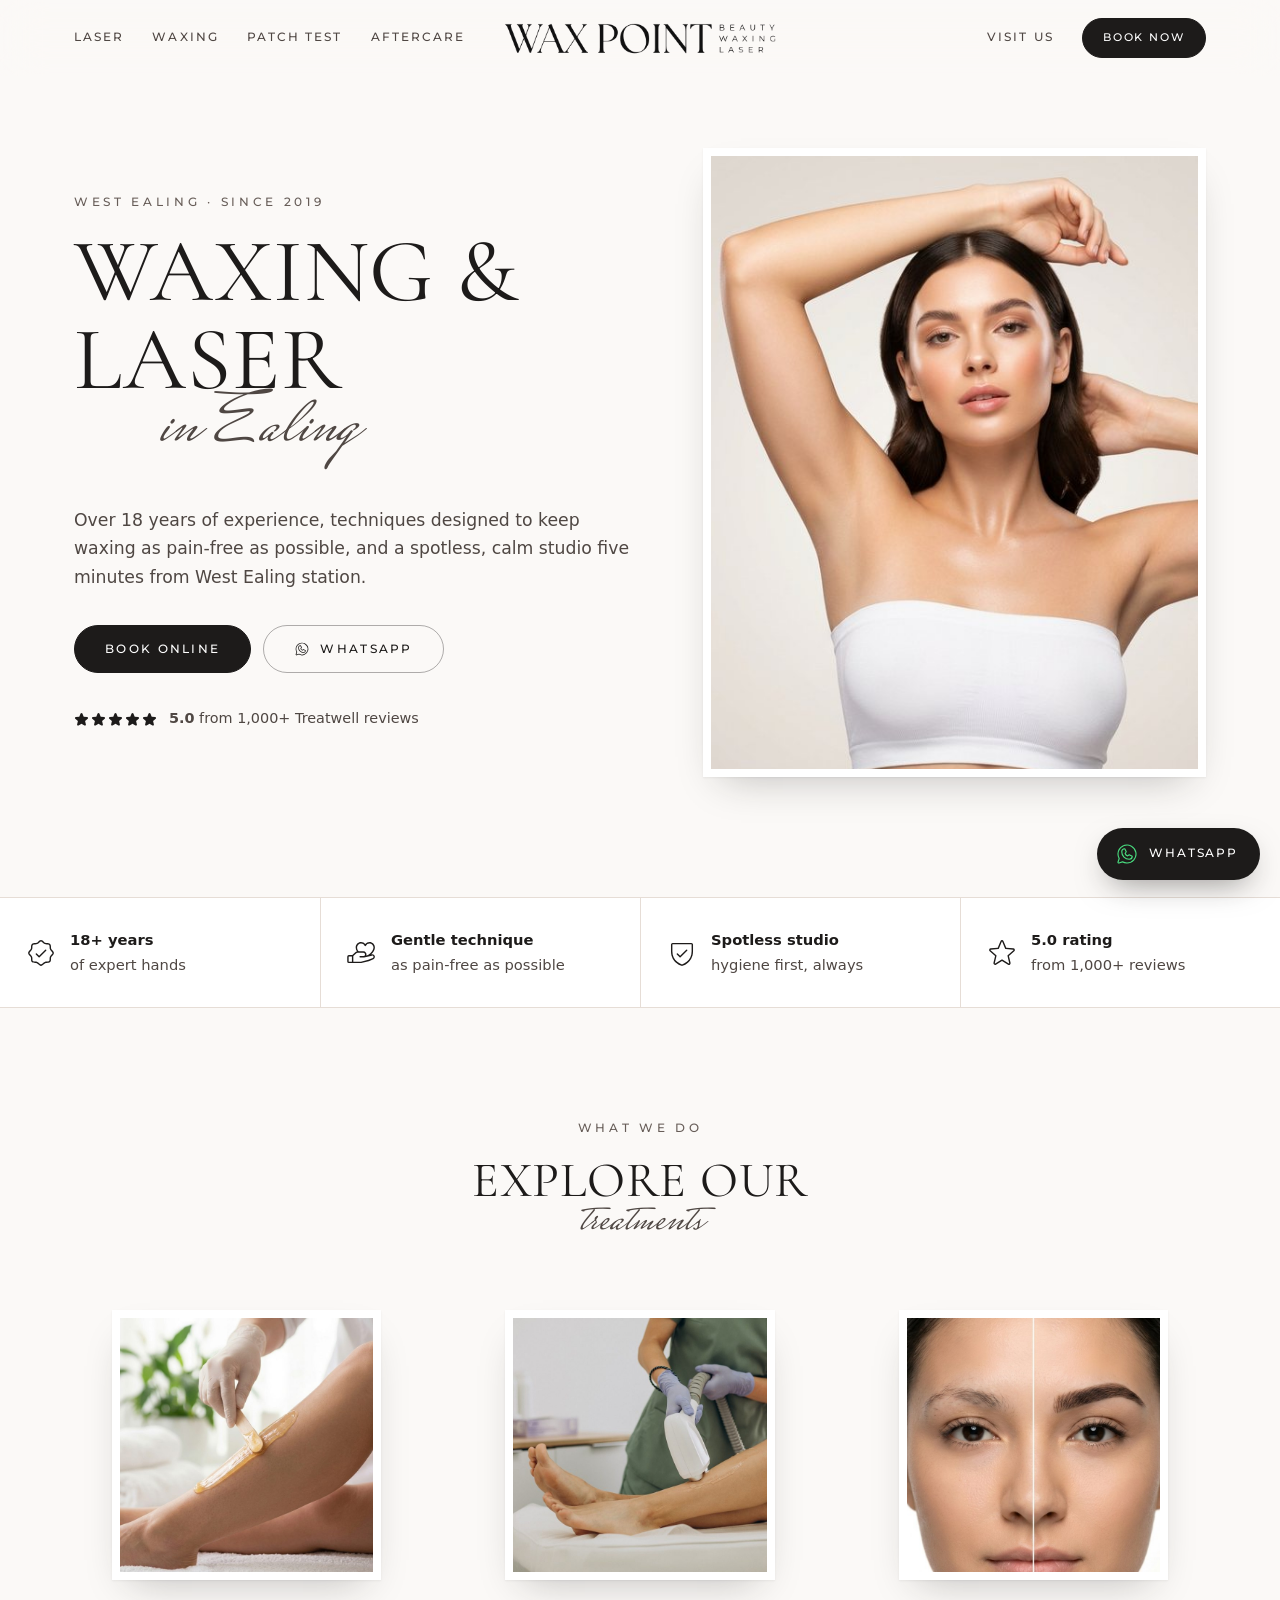
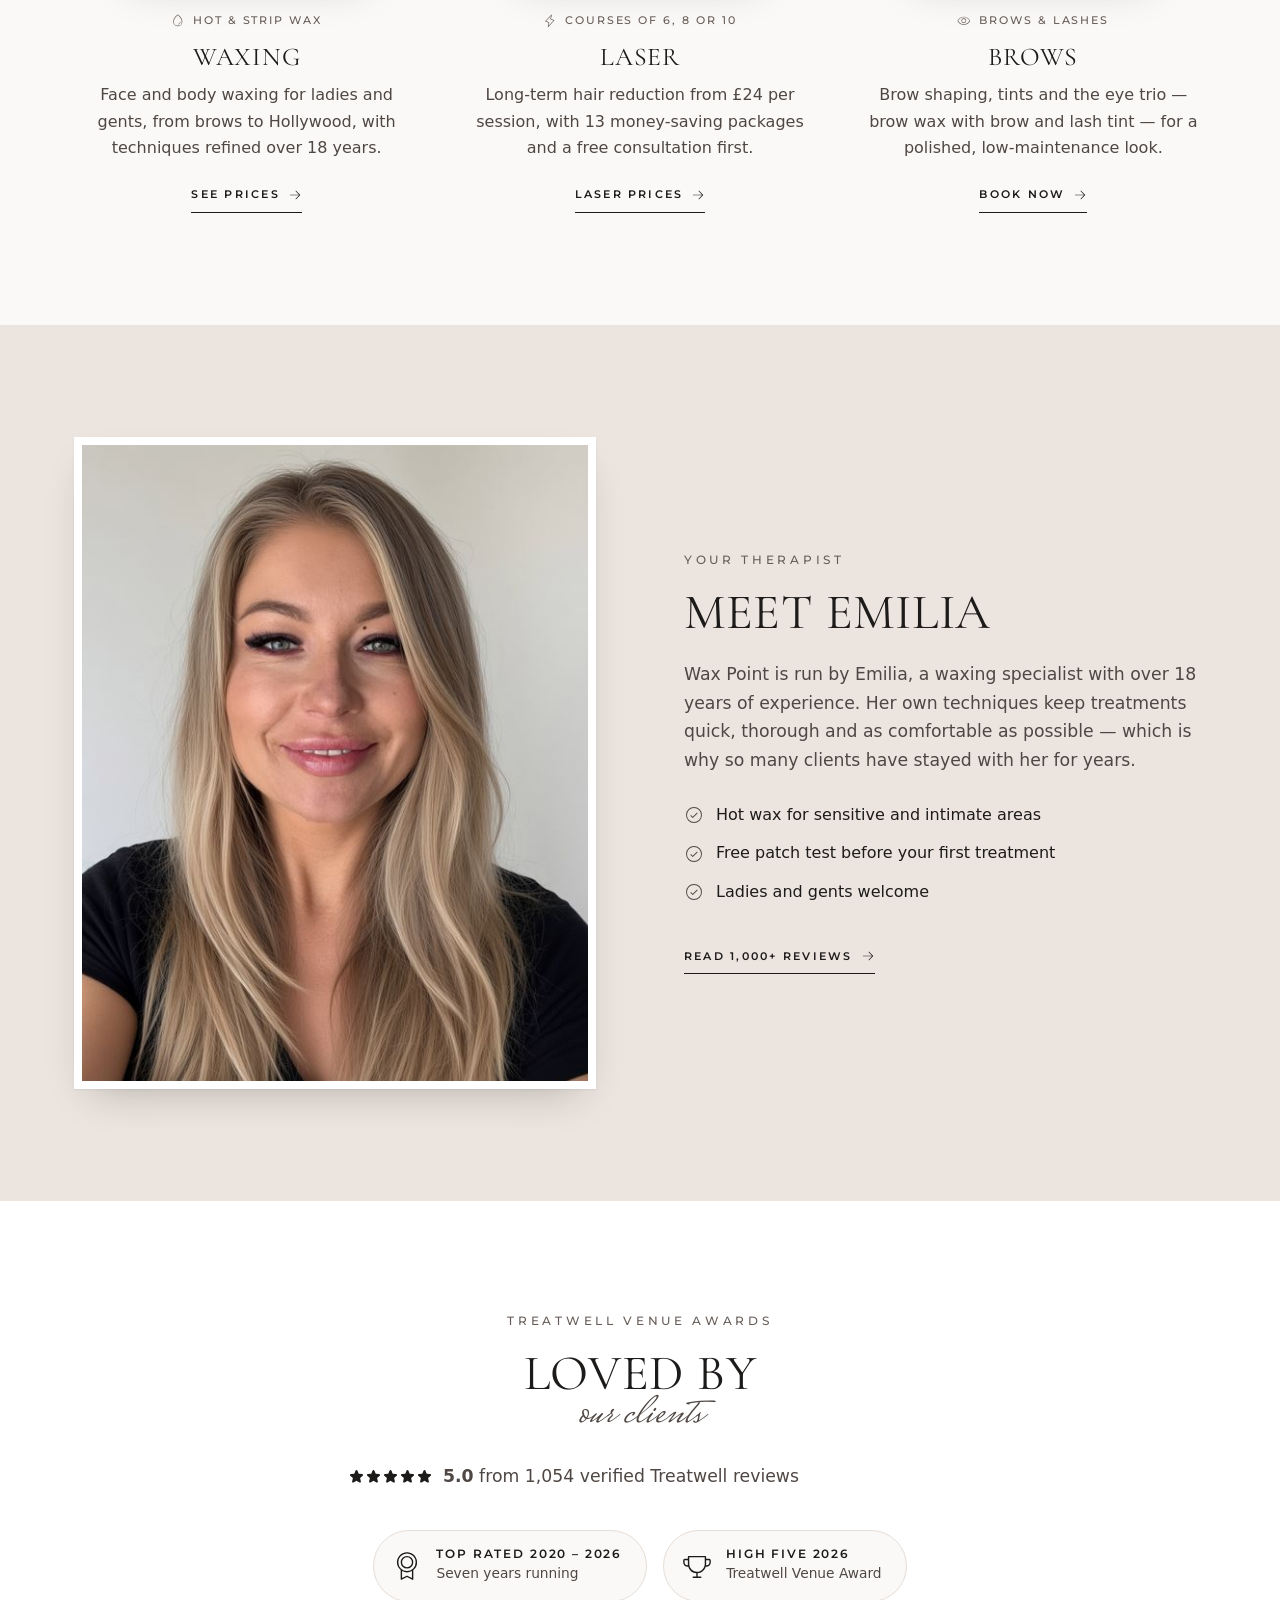
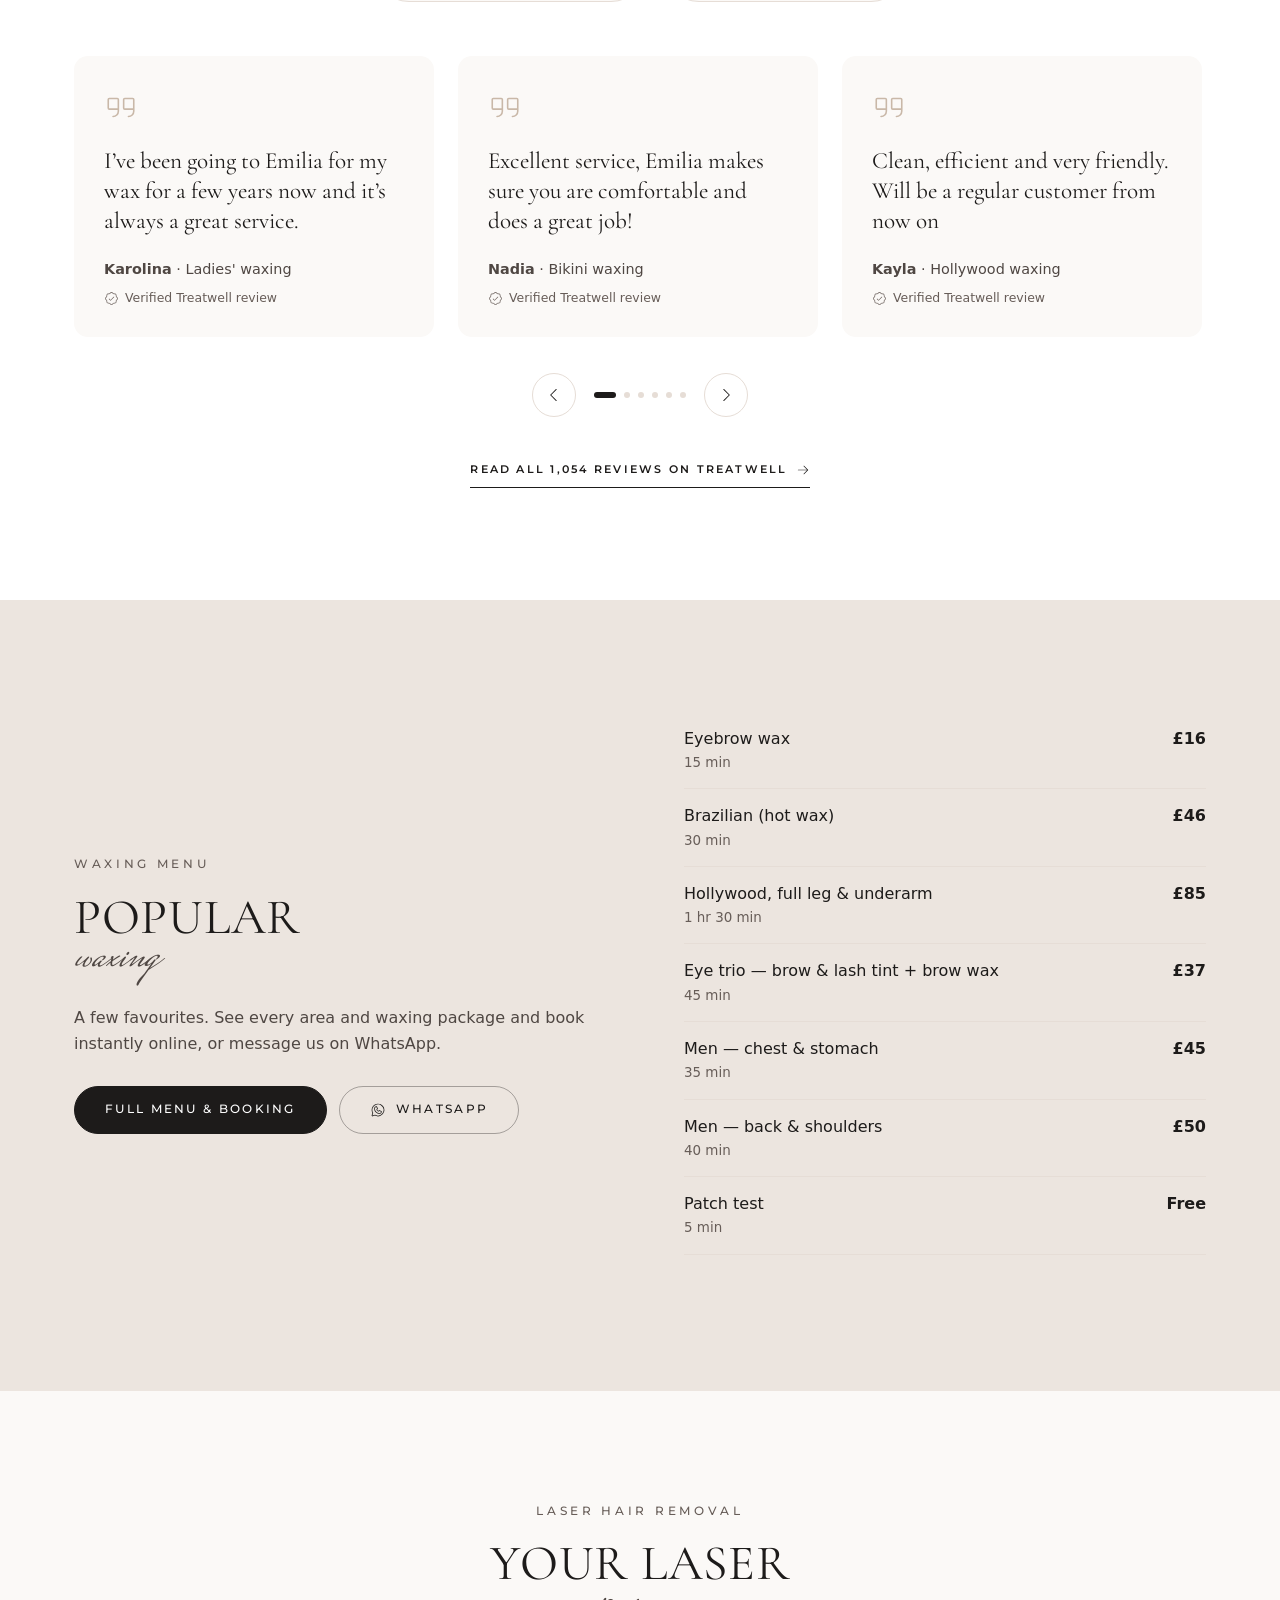
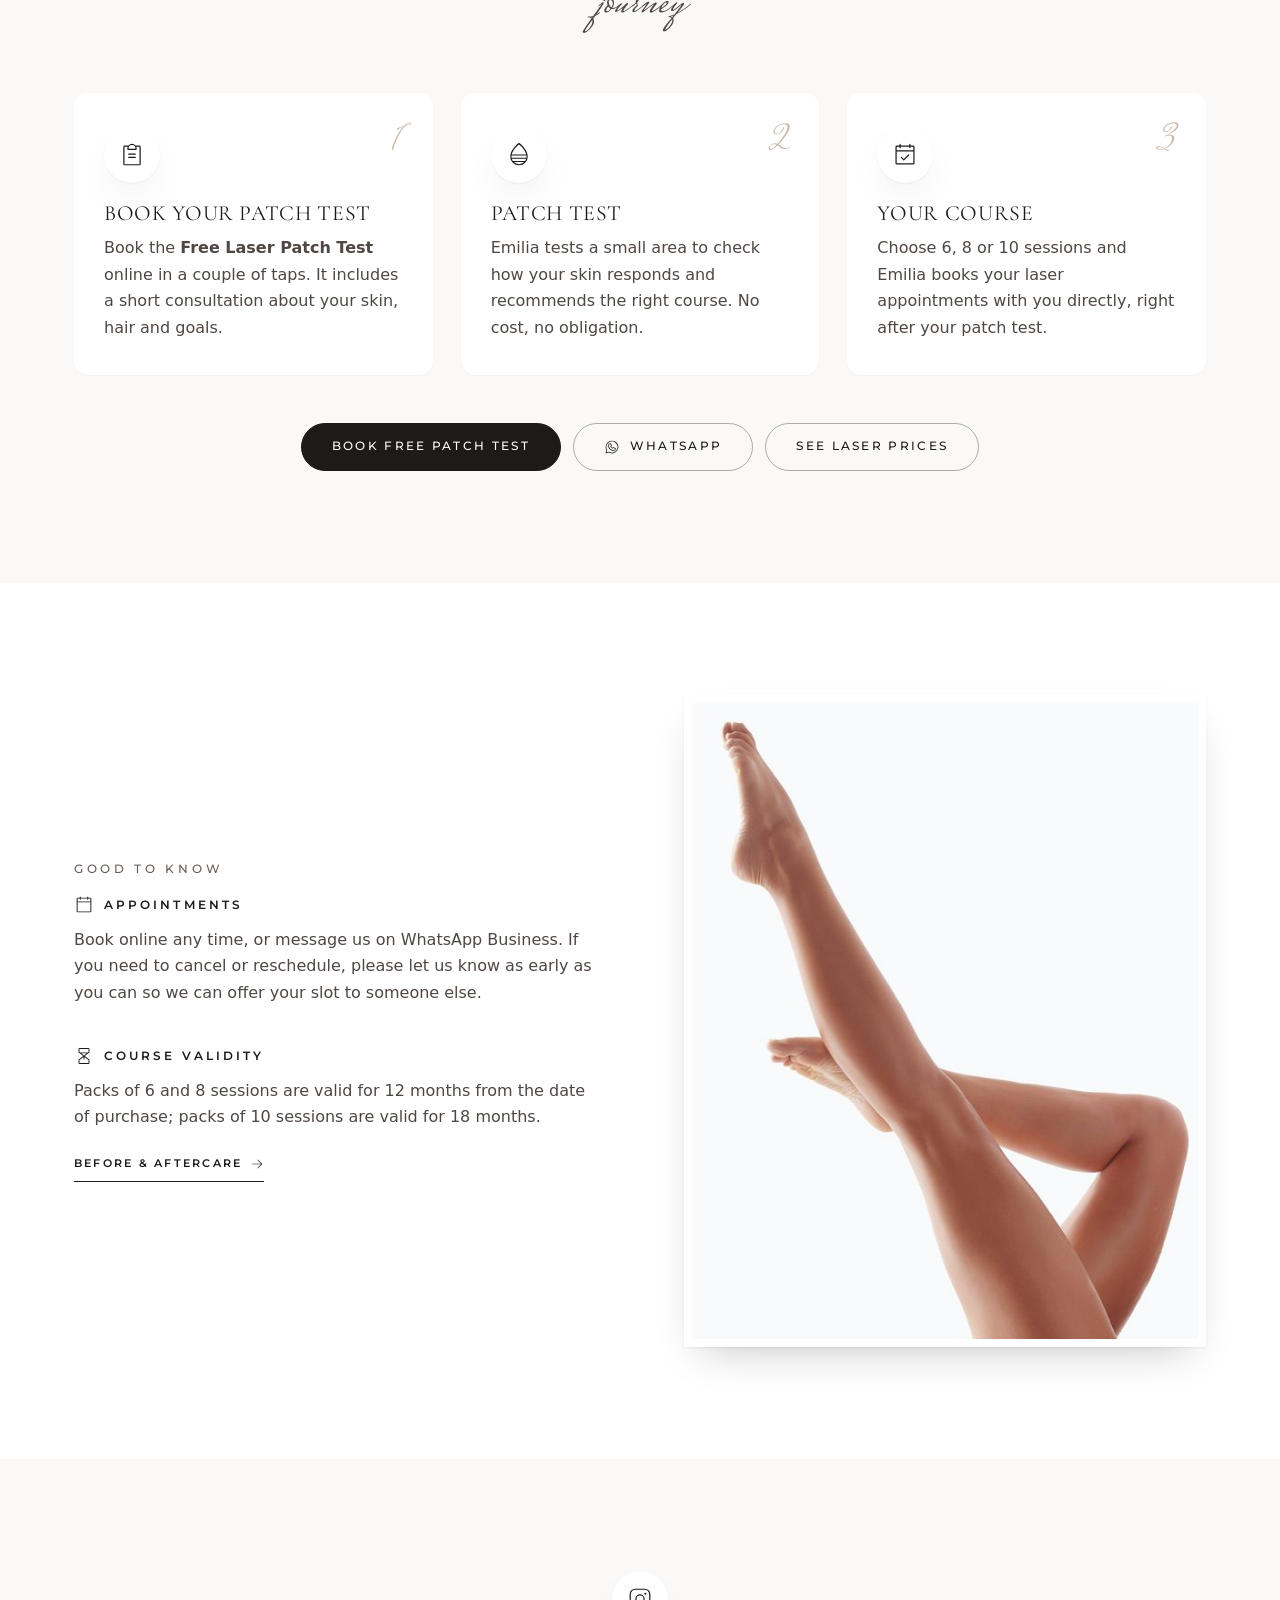
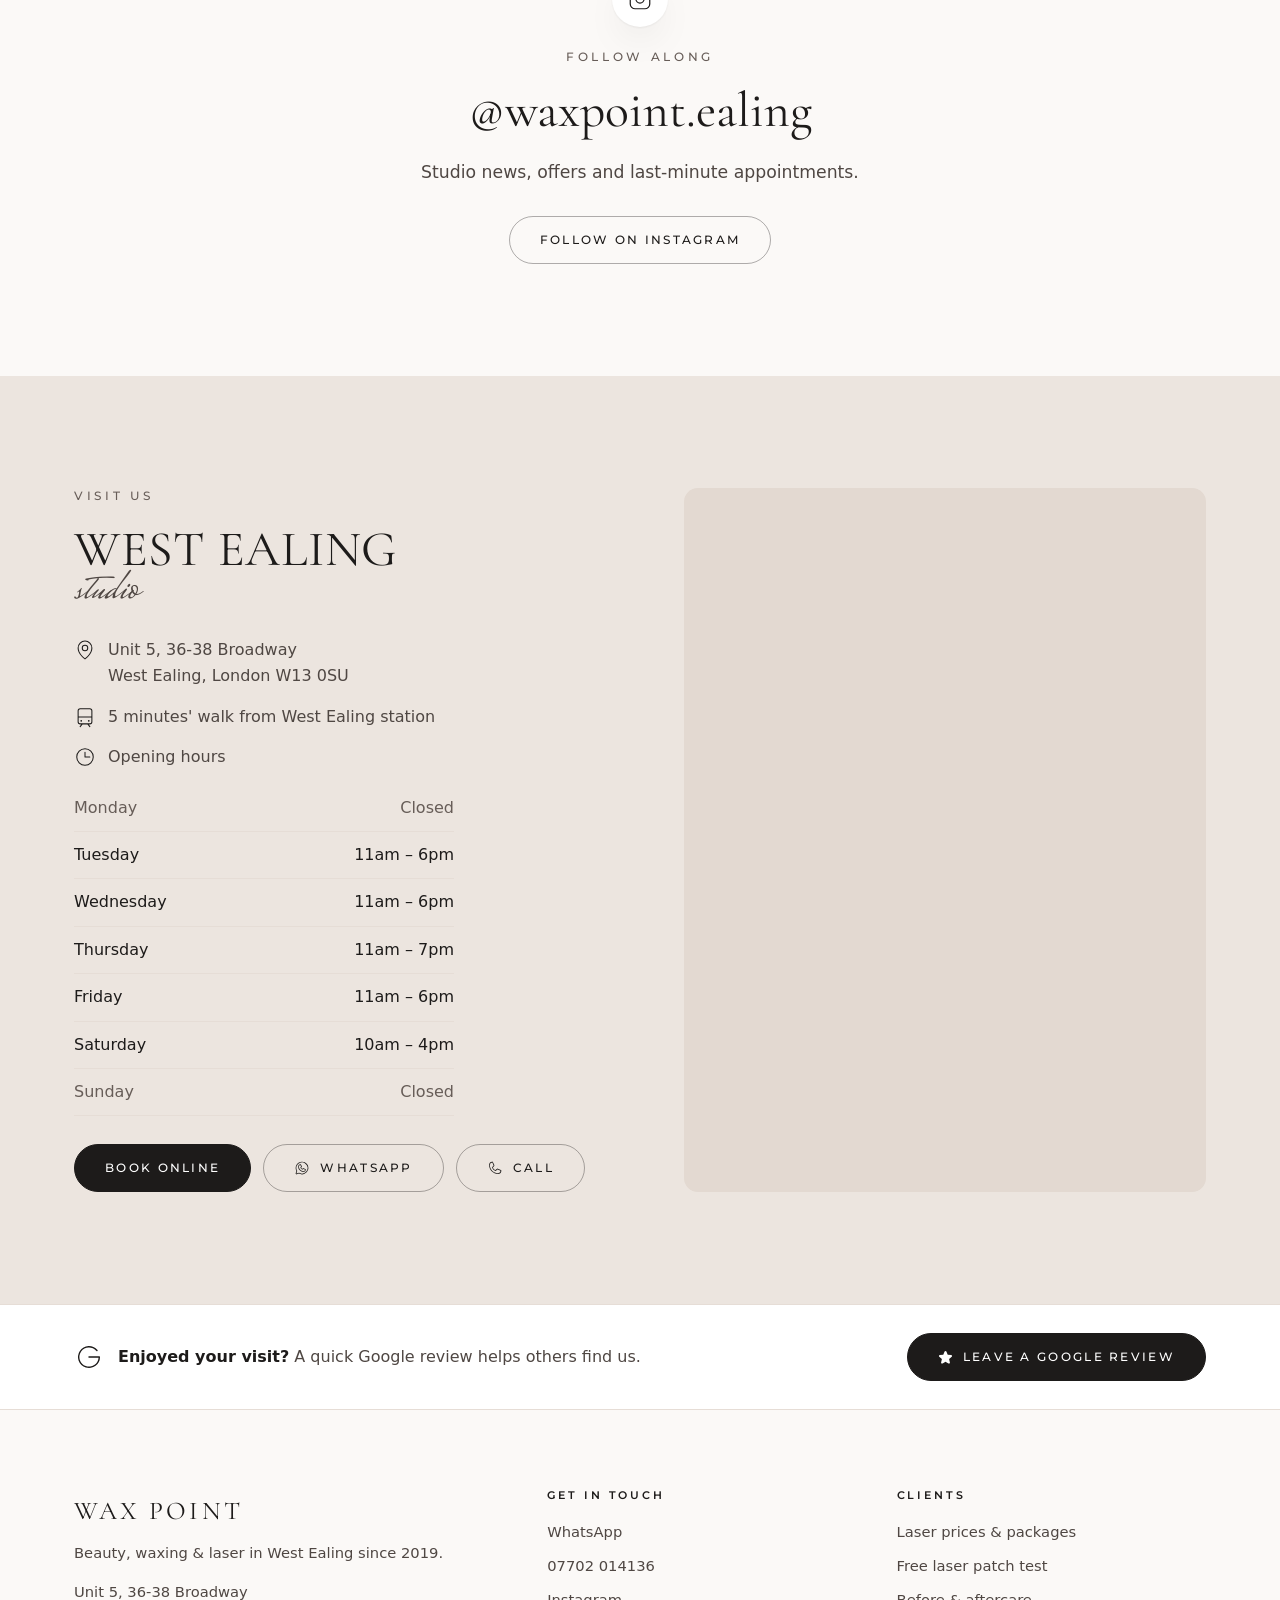
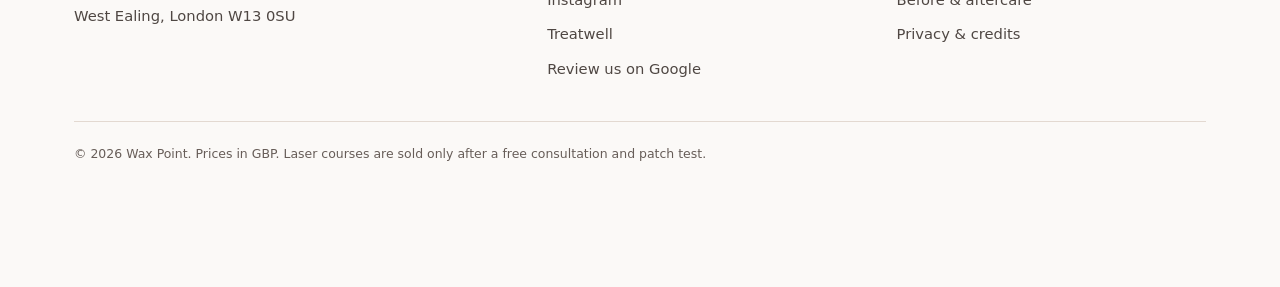
==== commit b23233e1: "SEO: clean URLs in canonicals, sitemap and internal links (fixes 'Page with redirect' in Search Cons" ====
--- a/index.html
+++ b/index.html
@@ -24,14 +24,14 @@
 <header class="site-header">
   <div class="wrap">
     <button class="menu-btn" aria-label="Menu" aria-expanded="false" aria-controls="sheet"><span class="i-open"><svg aria-hidden="true" focusable="false" class="ico" xmlns="http://www.w3.org/2000/svg" viewBox="0 0 256 256" fill="currentColor"><path d="M222,128a6,6,0,0,1-6,6H40a6,6,0,0,1,0-12H216A6,6,0,0,1,222,128ZM40,70H216a6,6,0,0,0,0-12H40a6,6,0,0,0,0,12ZM216,186H40a6,6,0,0,0,0,12H216a6,6,0,0,0,0-12Z"/></svg></span><span class="i-close" style="display:none"><svg aria-hidden="true" focusable="false" class="ico" xmlns="http://www.w3.org/2000/svg" viewBox="0 0 256 256" fill="currentColor"><path d="M204.24,195.76a6,6,0,1,1-8.48,8.48L128,136.49,60.24,204.24a6,6,0,0,1-8.48-8.48L119.51,128,51.76,60.24a6,6,0,0,1,8.48-8.48L128,119.51l67.76-67.75a6,6,0,0,1,8.48,8.48L136.49,128Z"/></svg></span></button>
-    <nav class="nav" aria-label="Main"><a href="laser.html">Laser</a><a href="index.html#waxing-menu">Waxing</a><a href="consultation.html">Patch test</a><a href="aftercare.html">Aftercare</a></nav>
-    <a class="brand" href="index.html" aria-label="Wax Point — home"><img src="assets/logo-header.png" alt="Wax Point — beauty, waxing, laser" width="188" height="34"></a>
-    <nav class="nav nav-right" aria-label="Secondary"><a href="index.html#visit">Visit us</a><a class="btn sm" data-link="book" href="#">Book now</a></nav>
+    <nav class="nav" aria-label="Main"><a href="/laser">Laser</a><a href="/#waxing-menu">Waxing</a><a href="/consultation">Patch test</a><a href="/aftercare">Aftercare</a></nav>
+    <a class="brand" href="/" aria-label="Wax Point — home"><img src="assets/logo-header.png" alt="Wax Point — beauty, waxing, laser" width="188" height="34"></a>
+    <nav class="nav nav-right" aria-label="Secondary"><a href="/#visit">Visit us</a><a class="btn sm" data-link="book" href="#">Book now</a></nav>
     <a class="btn sm header-book-sm" data-link="book" href="#">Book</a>
   </div>
 </header>
 <div class="scrim"></div>
-<nav class="sheet" id="sheet" aria-label="Menu"><a href="index.html">Home</a><a href="laser.html">Laser</a><a href="index.html#waxing-menu">Waxing</a><a href="consultation.html">Patch test</a><a href="aftercare.html">Aftercare</a><a href="index.html#visit">Visit us</a><a class="btn" data-link="book" href="#">Book online</a><a class="btn ghost" data-link="whatsapp" href="#" style="margin-top:10px"><svg aria-hidden="true" focusable="false" class="ico" xmlns="http://www.w3.org/2000/svg" viewBox="0 0 256 256" fill="currentColor"><path d="M186.68,146.63l-32-16a6,6,0,0,0-6,.38L133,141.46A42.49,42.49,0,0,1,114.54,123L125,107.33a6,6,0,0,0,.38-6l-16-32A6,6,0,0,0,104,66a38,38,0,0,0-38,38,86.1,86.1,0,0,0,86,86,38,38,0,0,0,38-38A6,6,0,0,0,186.68,146.63ZM152,178a74.09,74.09,0,0,1-74-74,26,26,0,0,1,22.42-25.75l12.66,25.32-10.39,15.58a6,6,0,0,0-.54,5.63,54.43,54.43,0,0,0,29.07,29.07,6,6,0,0,0,5.63-.54l15.58-10.39,25.32,12.66A26,26,0,0,1,152,178ZM128,26A102,102,0,0,0,38.35,176.69L26.73,211.56a14,14,0,0,0,17.71,17.71l34.87-11.62A102,102,0,1,0,128,26Zm0,192a90,90,0,0,1-45.06-12.08,6.09,6.09,0,0,0-3-.81,6.2,6.2,0,0,0-1.9.31L40.65,217.88a2,2,0,0,1-2.53-2.53L50.58,178a6,6,0,0,0-.5-4.91A90,90,0,1,1,128,218Z"/></svg> Book via WhatsApp</a></nav>
+<nav class="sheet" id="sheet" aria-label="Menu"><a href="/">Home</a><a href="/laser">Laser</a><a href="/#waxing-menu">Waxing</a><a href="/consultation">Patch test</a><a href="/aftercare">Aftercare</a><a href="/#visit">Visit us</a><a class="btn" data-link="book" href="#">Book online</a><a class="btn ghost" data-link="whatsapp" href="#" style="margin-top:10px"><svg aria-hidden="true" focusable="false" class="ico" xmlns="http://www.w3.org/2000/svg" viewBox="0 0 256 256" fill="currentColor"><path d="M186.68,146.63l-32-16a6,6,0,0,0-6,.38L133,141.46A42.49,42.49,0,0,1,114.54,123L125,107.33a6,6,0,0,0,.38-6l-16-32A6,6,0,0,0,104,66a38,38,0,0,0-38,38,86.1,86.1,0,0,0,86,86,38,38,0,0,0,38-38A6,6,0,0,0,186.68,146.63ZM152,178a74.09,74.09,0,0,1-74-74,26,26,0,0,1,22.42-25.75l12.66,25.32-10.39,15.58a6,6,0,0,0-.54,5.63,54.43,54.43,0,0,0,29.07,29.07,6,6,0,0,0,5.63-.54l15.58-10.39,25.32,12.66A26,26,0,0,1,152,178ZM128,26A102,102,0,0,0,38.35,176.69L26.73,211.56a14,14,0,0,0,17.71,17.71l34.87-11.62A102,102,0,1,0,128,26Zm0,192a90,90,0,0,1-45.06-12.08,6.09,6.09,0,0,0-3-.81,6.2,6.2,0,0,0-1.9.31L40.65,217.88a2,2,0,0,1-2.53-2.53L50.58,178a6,6,0,0,0-.5-4.91A90,90,0,1,1,128,218Z"/></svg> Book via WhatsApp</a></nav>
 <main id="main">
 
 <section class="hero">
@@ -78,7 +78,7 @@
         <span class="meta"><svg aria-hidden="true" focusable="false" class="ico" xmlns="http://www.w3.org/2000/svg" viewBox="0 0 256 256" fill="currentColor"><path d="M213.84,118.63a6,6,0,0,0-3.73-4.25L150.88,92.17l15-75a6,6,0,0,0-10.27-5.27l-112,120a6,6,0,0,0,2.28,9.71l59.23,22.21-15,75a6,6,0,0,0,3.14,6.52A6.07,6.07,0,0,0,96,246a6,6,0,0,0,4.39-1.91l112-120A6,6,0,0,0,213.84,118.63ZM106,220.46l11.85-59.28a6,6,0,0,0-3.77-6.8l-55.6-20.85,91.46-98L138.12,94.82a6,6,0,0,0,3.77,6.8l55.6,20.85Z"/></svg> Courses of 6, 8 or 10</span>
         <h3>Laser</h3>
         <p>Long-term hair reduction from £24 per session, with 13 money-saving packages and a free consultation first.</p>
-        <a class="link" href="laser.html">Laser prices <svg aria-hidden="true" focusable="false" class="ico" xmlns="http://www.w3.org/2000/svg" viewBox="0 0 256 256" fill="currentColor"><path d="M220.24,132.24l-72,72a6,6,0,0,1-8.48-8.48L201.51,134H40a6,6,0,0,1,0-12H201.51L139.76,60.24a6,6,0,0,1,8.48-8.48l72,72A6,6,0,0,1,220.24,132.24Z"/></svg></a>
+        <a class="link" href="/laser">Laser prices <svg aria-hidden="true" focusable="false" class="ico" xmlns="http://www.w3.org/2000/svg" viewBox="0 0 256 256" fill="currentColor"><path d="M220.24,132.24l-72,72a6,6,0,0,1-8.48-8.48L201.51,134H40a6,6,0,0,1,0-12H201.51L139.76,60.24a6,6,0,0,1,8.48-8.48l72,72A6,6,0,0,1,220.24,132.24Z"/></svg></a>
       </article>
       <article class="card-t reveal">
         <div class="frame square"><img src="assets/photos/brows-split-sm.jpg" srcset="assets/photos/brows-split-sm.jpg 700w, assets/photos/brows-split.jpg 1400w" sizes="(max-width: 980px) 90vw, 420px" alt="Face split in half showing natural brows on one side and shaped, tinted brows on the other" width="420" height="420" loading="lazy" decoding="async" style="object-position:50% 50%"></div>
@@ -154,7 +154,7 @@
       <div class="step reveal"><span class="num">2</span><div class="ico-badge"><svg aria-hidden="true" focusable="false" class="ico" xmlns="http://www.w3.org/2000/svg" viewBox="0 0 256 256" fill="currentColor"><path d="M172.53,49.06a251.42,251.42,0,0,0-41.09-38,6,6,0,0,0-6.88,0,251.42,251.42,0,0,0-41.09,38C56.34,80.26,42,113.09,42,144a86,86,0,0,0,172,0C214,113.09,199.66,80.26,172.53,49.06ZM188.88,186H67.12a74.05,74.05,0,0,1-9.78-20H198.66A74.05,74.05,0,0,1,188.88,186ZM54.69,154A75,75,0,0,1,54,144a92.09,92.09,0,0,1,.56-10H201.44a92.09,92.09,0,0,1,.56,10,75,75,0,0,1-.69,10ZM128,23.49c13.13,10.12,59.83,49.06,71.39,98.51H56.61C68.17,72.55,114.87,33.61,128,23.49ZM77.48,198h101a73.81,73.81,0,0,1-101,0Z"/></svg></div><h3>Patch test</h3><p>Emilia tests a small area to check how your skin responds and recommends the right course. No cost, no obligation.</p></div>
       <div class="step reveal"><span class="num">3</span><div class="ico-badge"><svg aria-hidden="true" focusable="false" class="ico" xmlns="http://www.w3.org/2000/svg" viewBox="0 0 256 256" fill="currentColor"><path d="M208,34H182V24a6,6,0,0,0-12,0V34H86V24a6,6,0,0,0-12,0V34H48A14,14,0,0,0,34,48V208a14,14,0,0,0,14,14H208a14,14,0,0,0,14-14V48A14,14,0,0,0,208,34ZM48,46H74V56a6,6,0,0,0,12,0V46h84V56a6,6,0,0,0,12,0V46h26a2,2,0,0,1,2,2V82H46V48A2,2,0,0,1,48,46ZM208,210H48a2,2,0,0,1-2-2V94H210V208A2,2,0,0,1,208,210Zm-39.76-86.24a6,6,0,0,1,0,8.48l-48,48a6,6,0,0,1-8.48,0l-24-24a6,6,0,0,1,8.48-8.48L116,167.51l43.76-43.75A6,6,0,0,1,168.24,123.76Z"/></svg></div><h3>Your course</h3><p>Choose 6, 8 or 10 sessions and Emilia books your laser appointments with you directly, right after your patch test.</p></div>
     </div>
-    <div class="btn-row center" style="margin-top:48px;justify-content:center"><a class="btn" data-link="book" href="#">Book free patch test</a><a class="btn ghost" data-link="whatsapp" data-wa-text="Hi Wax Point, I'd like to ask about the free laser patch test." href="#"><svg aria-hidden="true" focusable="false" class="ico" xmlns="http://www.w3.org/2000/svg" viewBox="0 0 256 256" fill="currentColor"><path d="M186.68,146.63l-32-16a6,6,0,0,0-6,.38L133,141.46A42.49,42.49,0,0,1,114.54,123L125,107.33a6,6,0,0,0,.38-6l-16-32A6,6,0,0,0,104,66a38,38,0,0,0-38,38,86.1,86.1,0,0,0,86,86,38,38,0,0,0,38-38A6,6,0,0,0,186.68,146.63ZM152,178a74.09,74.09,0,0,1-74-74,26,26,0,0,1,22.42-25.75l12.66,25.32-10.39,15.58a6,6,0,0,0-.54,5.63,54.43,54.43,0,0,0,29.07,29.07,6,6,0,0,0,5.63-.54l15.58-10.39,25.32,12.66A26,26,0,0,1,152,178ZM128,26A102,102,0,0,0,38.35,176.69L26.73,211.56a14,14,0,0,0,17.71,17.71l34.87-11.62A102,102,0,1,0,128,26Zm0,192a90,90,0,0,1-45.06-12.08,6.09,6.09,0,0,0-3-.81,6.2,6.2,0,0,0-1.9.31L40.65,217.88a2,2,0,0,1-2.53-2.53L50.58,178a6,6,0,0,0-.5-4.91A90,90,0,1,1,128,218Z"/></svg> WhatsApp</a><a class="btn ghost" href="laser.html">See laser prices</a></div>
+    <div class="btn-row center" style="margin-top:48px;justify-content:center"><a class="btn" data-link="book" href="#">Book free patch test</a><a class="btn ghost" data-link="whatsapp" data-wa-text="Hi Wax Point, I'd like to ask about the free laser patch test." href="#"><svg aria-hidden="true" focusable="false" class="ico" xmlns="http://www.w3.org/2000/svg" viewBox="0 0 256 256" fill="currentColor"><path d="M186.68,146.63l-32-16a6,6,0,0,0-6,.38L133,141.46A42.49,42.49,0,0,1,114.54,123L125,107.33a6,6,0,0,0,.38-6l-16-32A6,6,0,0,0,104,66a38,38,0,0,0-38,38,86.1,86.1,0,0,0,86,86,38,38,0,0,0,38-38A6,6,0,0,0,186.68,146.63ZM152,178a74.09,74.09,0,0,1-74-74,26,26,0,0,1,22.42-25.75l12.66,25.32-10.39,15.58a6,6,0,0,0-.54,5.63,54.43,54.43,0,0,0,29.07,29.07,6,6,0,0,0,5.63-.54l15.58-10.39,25.32,12.66A26,26,0,0,1,152,178ZM128,26A102,102,0,0,0,38.35,176.69L26.73,211.56a14,14,0,0,0,17.71,17.71l34.87-11.62A102,102,0,1,0,128,26Zm0,192a90,90,0,0,1-45.06-12.08,6.09,6.09,0,0,0-3-.81,6.2,6.2,0,0,0-1.9.31L40.65,217.88a2,2,0,0,1-2.53-2.53L50.58,178a6,6,0,0,0-.5-4.91A90,90,0,1,1,128,218Z"/></svg> WhatsApp</a><a class="btn ghost" href="/laser">See laser prices</a></div>
   </div>
 </section>
 
@@ -165,7 +165,7 @@
       <span class="eyebrow">Good to know</span>
       <div class="info"><h4><svg aria-hidden="true" focusable="false" class="ico" xmlns="http://www.w3.org/2000/svg" viewBox="0 0 256 256" fill="currentColor"><path d="M208,34H182V24a6,6,0,0,0-12,0V34H86V24a6,6,0,0,0-12,0V34H48A14,14,0,0,0,34,48V208a14,14,0,0,0,14,14H208a14,14,0,0,0,14-14V48A14,14,0,0,0,208,34ZM48,46H74V56a6,6,0,0,0,12,0V46h84V56a6,6,0,0,0,12,0V46h26a2,2,0,0,1,2,2V82H46V48A2,2,0,0,1,48,46ZM208,210H48a2,2,0,0,1-2-2V94H210V208A2,2,0,0,1,208,210Z"/></svg> Appointments</h4><p>Book online any time, or message us on WhatsApp Business. If you need to cancel or reschedule, please let us know as early as you can so we can offer your slot to someone else.</p></div>
       <div class="info"><h4><svg aria-hidden="true" focusable="false" class="ico" xmlns="http://www.w3.org/2000/svg" viewBox="0 0 256 256" fill="currentColor"><path d="M198,75.64V40a14,14,0,0,0-14-14H72A14,14,0,0,0,58,40V76a14.06,14.06,0,0,0,5.6,11.2L118,128,63.6,168.8A14.06,14.06,0,0,0,58,180v36a14,14,0,0,0,14,14H184a14,14,0,0,0,14-14V180.36a14.08,14.08,0,0,0-5.56-11.17L138,128l54.49-41.19A14.08,14.08,0,0,0,198,75.64ZM70,40a2,2,0,0,1,2-2H184a2,2,0,0,1,2,2V75.64a2,2,0,0,1-.79,1.6L178.9,82H76.67L70.8,77.6A2,2,0,0,1,70,76Zm58,80.49L92.67,94H163Zm58,59.87V216a2,2,0,0,1-2,2H72a2,2,0,0,1-2-2V180a2,2,0,0,1,.8-1.6L122,140v28a6,6,0,0,0,12,0V140.06l51.21,38.7A2,2,0,0,1,186,180.36Z"/></svg> Course validity</h4><p>Packs of 6 and 8 sessions are valid for 12 months from the date of purchase; packs of 10 sessions are valid for 18 months.</p></div>
-      <a class="link" href="aftercare.html">Before &amp; aftercare <svg aria-hidden="true" focusable="false" class="ico" xmlns="http://www.w3.org/2000/svg" viewBox="0 0 256 256" fill="currentColor"><path d="M220.24,132.24l-72,72a6,6,0,0,1-8.48-8.48L201.51,134H40a6,6,0,0,1,0-12H201.51L139.76,60.24a6,6,0,0,1,8.48-8.48l72,72A6,6,0,0,1,220.24,132.24Z"/></svg></a>
+      <a class="link" href="/aftercare">Before &amp; aftercare <svg aria-hidden="true" focusable="false" class="ico" xmlns="http://www.w3.org/2000/svg" viewBox="0 0 256 256" fill="currentColor"><path d="M220.24,132.24l-72,72a6,6,0,0,1-8.48-8.48L201.51,134H40a6,6,0,0,1,0-12H201.51L139.76,60.24a6,6,0,0,1,8.48-8.48l72,72A6,6,0,0,1,220.24,132.24Z"/></svg></a>
     </div>
   </div>
 </section>
@@ -227,10 +227,10 @@
     <div>
       <h4>Clients</h4>
       <ul>
-        <li><a href="laser.html">Laser prices &amp; packages</a></li>
-        <li><a href="consultation.html">Free laser patch test</a></li>
-        <li><a href="aftercare.html">Before &amp; aftercare</a></li>
-        <li><a href="privacy.html">Privacy &amp; credits</a></li>
+        <li><a href="/laser">Laser prices &amp; packages</a></li>
+        <li><a href="/consultation">Free laser patch test</a></li>
+        <li><a href="/aftercare">Before &amp; aftercare</a></li>
+        <li><a href="/privacy">Privacy &amp; credits</a></li>
       </ul>
     </div>
     <p class="legal">&copy; <span id="year">2026</span> Wax Point. Prices in GBP. Laser courses are sold only after a free consultation and patch test.</p>
